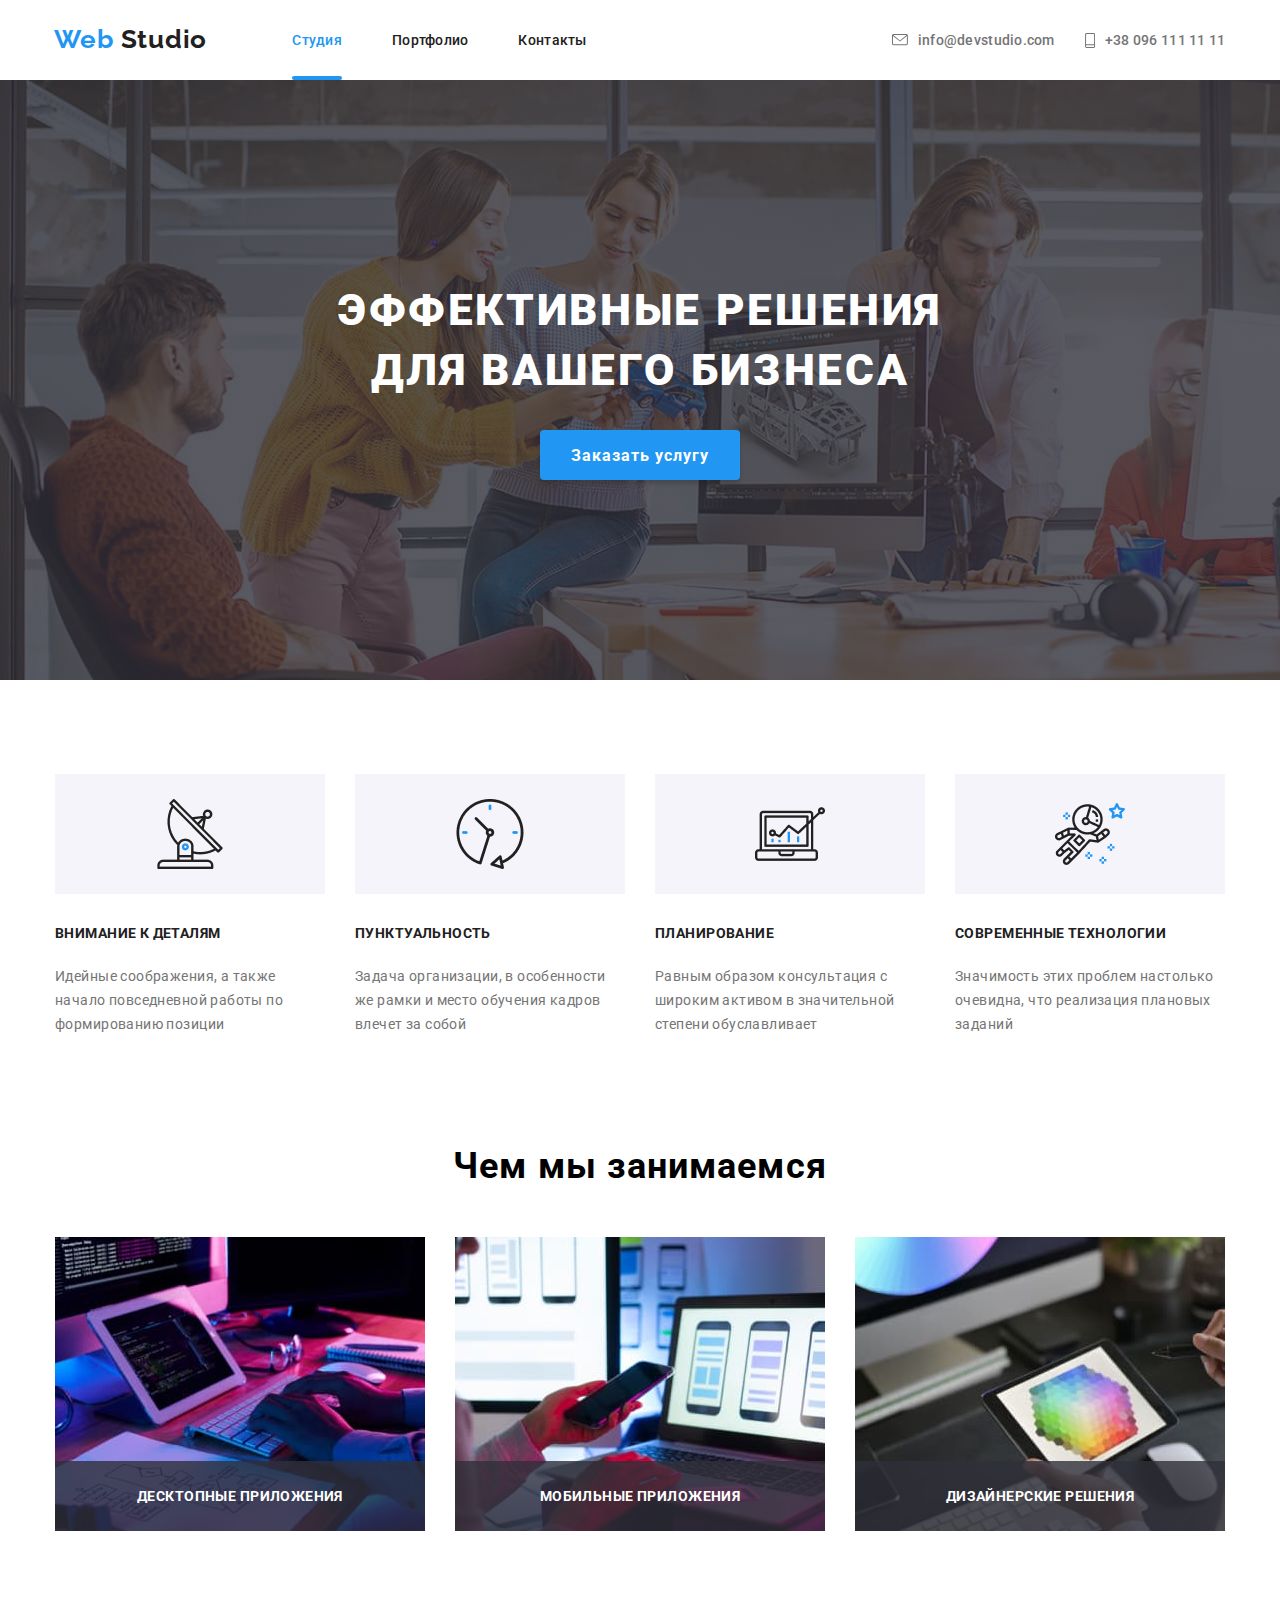
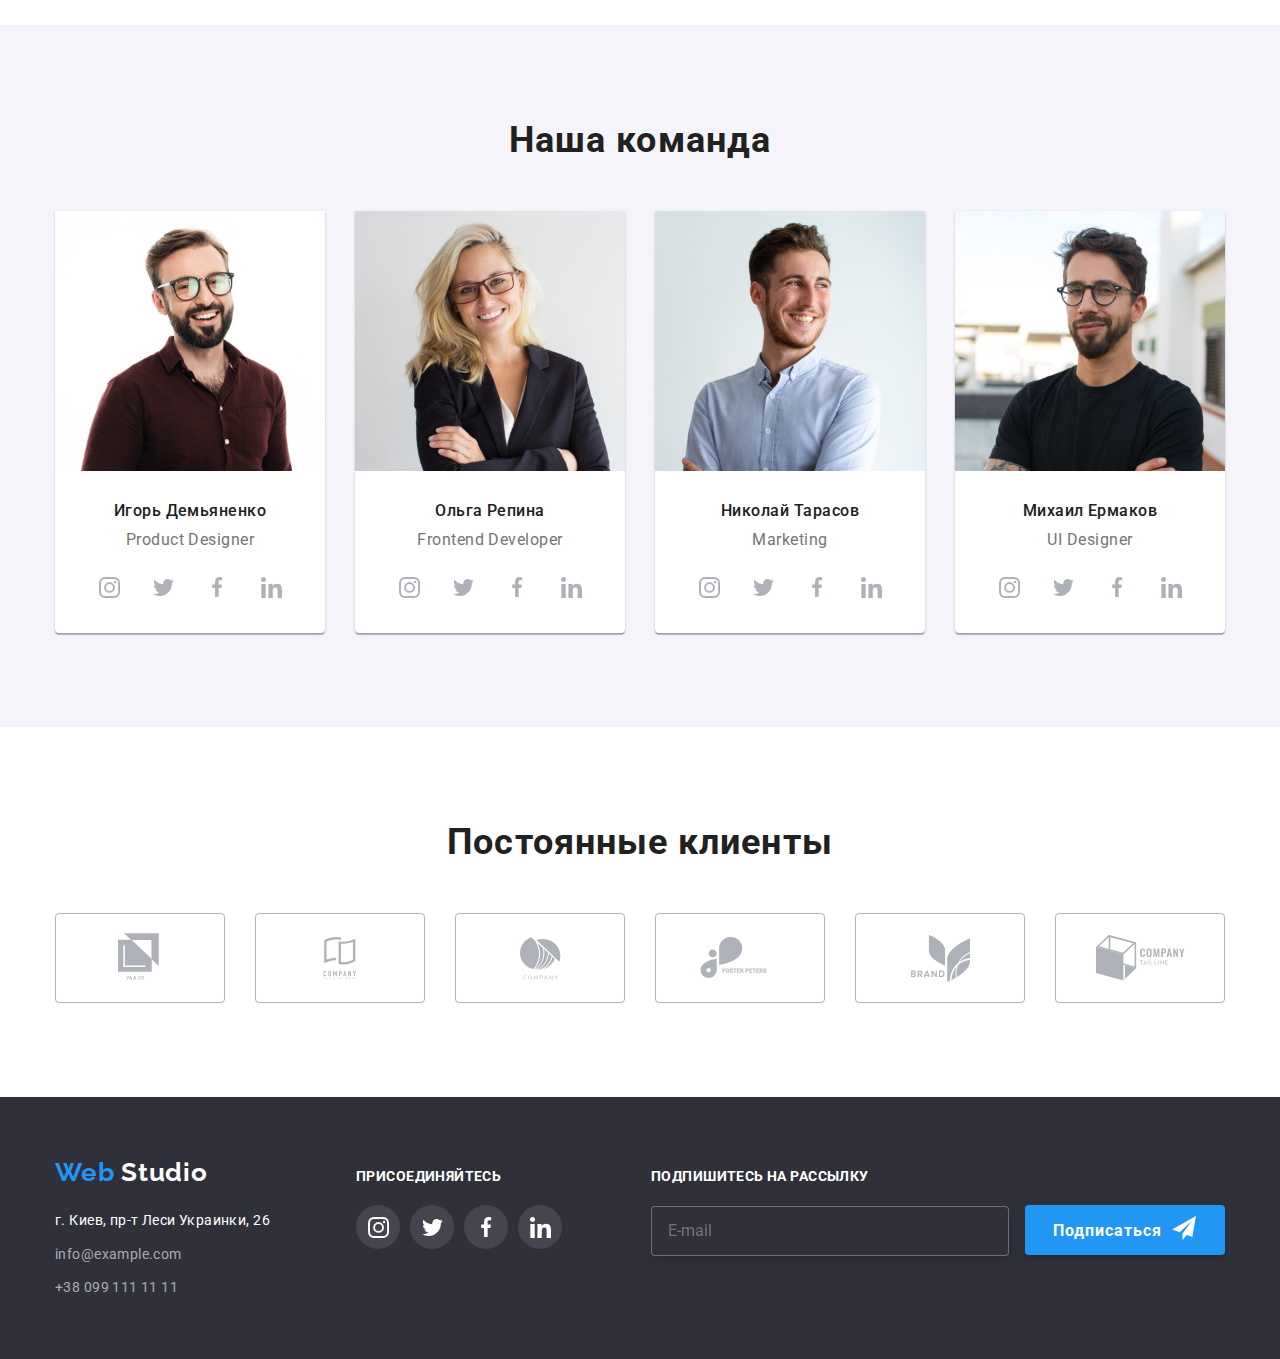
==== index.html @ 546db65d "cloned repository hw-07" ====
<!DOCTYPE html>
<html lang="en">
<head>
    <meta charset="UTF-8">
    <meta name="viewport" content="width=device-width, initial-scale=1.0">
    <title>Web Studio</title>
    <link href="https://fonts.googleapis.com/css2?family=Raleway&family=Roboto:wght@400;500;700;900&display=swap" rel="stylesheet">
    <link rel="stylesheet" href="./css/main.min.css">
</head>
<body class="page">
    <div class="container">
        <header class="header-container container">    
            <!--Navbar-->
            <div class="container">
                <nav class="nav-container">
                    <a class="logo header link" href="./">
                    <span class="site-logo main">
                        <span class="logo-part1">Web </span><span class="logo-part2">Studio</span>
                    </span> 
                    </a>
                    <!--main navigation-->
                    <ul class="site-nav list">
                        <li class="item">
                            <a class="link current" href="./index.html">Студия</a>
                        </li>
                        <li class="item">
                            <a class="link" href="./portfolio.html">Портфолио</a>
                        </li>
                        <li class="item">
                            <a class="link" href="#">Контакты</a>
                        </li>
                    </ul>
                    <!--contacts links-->
                    <ul class="site-contacts list">
                        <li class="item">
                            <svg class="button-icon mail" width="16" height="12">
                                <use href="./images/sprite.svg#icon-mail"></use>
                            </svg>
                            <a class="link" href="mailto:info@devstudio.com">info@devstudio.com</a>
                        </li>
                        <li class="item">
                            <svg class="button-icon tel" width="10" height="15">
                                <use href="./images/sprite.svg#icon-tel"></use>
                            </svg>
                            <a class="link" href="tel:+380961111111">+38 096 111 11 11</a>
                        </li>
                    </ul>
                </nav>
            </div>
        </header>
    </div>
    <main>
         <!--Hero!-->
         <div class="hero">
            <section class="hero-container">
                <div class="hero-section">
                    <H1 class="hero-title">Эффективные решения для вашего бизнеса</H1>
                    <button class="button hero" data-modal-open>Заказать услугу</button>
                </div>             
            </section>
         </div>
        <!--Advantages-->
        <div class="container">
            <section class="advantages-container container">
                <div class="advantages-section">
                    <h2 class="advantages-title" hidden>Наши преимущества</h2>
                    <ul class="advantages-list list">
                        <li class="advantages-item icon-antenna">
                            <h3 class="advantages-subtitle">Внимание к деталям</h3>
                            <p class="advantages-text">Идейные соображения, а также начало повседневной работы по формированию позиции</p>                
                        </li>
                        <li class="advantages-item icon-clock">
                            <h3 class="advantages-subtitle">Пунктуальность</h3>
                            <p class="advantages-text">Задача организации, в особенности же рамки и место обучения кадров влечет за собой</p>
                        </li>
                        <li class="advantages-item icon-diagram">
                            <h3 class="advantages-subtitle">Планирование</h3>
                            <p class="advantages-text">Равным образом консультация с широким активом в значительной степени обуславливает</p>
                        </li>
                        <li class="advantages-item icon-astro">
                            <h3 class="advantages-subtitle">Современные технологии</h3>
                            <p class="advantages-text">Значимость этих проблем настолько очевидна, что реализация плановых заданий</p>
                        </li>
                    </ul>
                </div>
            </section>
        </div>
        <!--What we are doing-->
        <div class="container">
            <section class="projects-container container">
                <div class="projects-section">
                    <h2 class="section-title">Чем мы занимаемся</h2>
                    <ul class="projects-list list">
                        <li class="project-item">
                            <div class="project-thumb">
                                <img class="project-image" src="./images/apps-on-desktop.jpg" alt="Desktop application running on laptop"
                                width="370"
                                height="294">
                                <div class="overlink">
                                    <a class="project-link link" href="#">Десктопные приложения</a>
                                </div>
                            </div>
                        </li>
                        <li class="project-item">
                            <div class="project-thumb">
                                <img class="project-image" src="./images/apps-on-mobile.jpg" alt="Desktop application running on laptop"
                                width="370"
                                height="294">
                                <div class="overlink">
                                    <a class="project-link link" href="#">Мобильные приложения</a>
                                </div>
                            </div>
                        </li>
                        <li class="project-item">
                            <div class="project-thumb">
                                <img class="project-image" src="./images/apps-design.jpg" alt="Desktop application running on laptop"
                                width="370"
                                height="294">
                                <div class="overlink">
                                    <a class="project-link link" href="#">Дизайнерские решения</a>
                                </div>
                            </div>
                        </li>
                    </ul>
                </div>
            </section>
        </div>
        <!--Our Team-->
        <div class="team">
            <section class="team-container">
                <div class="team-section">
                    <h2 class="section-title">Наша команда</h2>
                    <ul class="team-list list">
                        <li class="team-item">
                            <img class="team-member-photo" src="./images/team-idemyanenko.jpg" alt="Игорь Демьяненко"
                            width="270"
                            height="260">
                            <h3 class="team-member-title">Игорь Демьяненко</h3>
                            <p class="team-department">Product Designer</p>
                            <ul class="social-list join list">
                                <li class="social-list-item">
                                    <a class="social-link-person link" href="#" aria-label="Link to Instagram">
                                        <svg class="social-icon-person" width="21" height="21">
                                            <use href="./images/sprite.svg#icon-instagram"></use>
                                        </svg>
                                    </a>
                                </li>
                                <li class="social-list-item">
                                    <a class="social-link-person link" href="#" aria-label="Link to Twiiter">
                                        <svg class="social-icon-person" width="25" height="21">
                                            <use href="./images/sprite.svg#icon-twitter"></use>
                                        </svg>
                                    </a>
                                </li>
                                <li class="social-list-item">
                                    <a class="social-link-person link" href="#" aria-label="Link to Facebook">
                                        <svg class="social-icon-person" width="22" height="20">
                                            <use href="./images/sprite.svg#icon-facebook"></use>
                                        </svg>
                                    </a>
                                </li>
                                <li class="social-list-item">
                                    <a class="social-link-person link" href="#" aria-label="Link to Linkedin">
                                        <svg class="social-icon-person" width="21" height="21">
                                            <use href="./images/sprite.svg#icon-linkedin"></use>
                                        </svg>
                                    </a>                  
                                </li>
                            </ul>
                        <li class="team-item">
                            <img class="team-member-photo" src="./images/team-orepina.jpg" alt="Ольга Репина"
                            width="270"
                            height="260">
                            <h3 class="team-member-title">Ольга Репина</h3>
                            <p class="team-department">Frontend Developer</p>
                            <ul class="social-list list">
                                <li class="social-list-item">
                                    <a class="social-link-person link " href="#" aria-label="Link to Instagram">
                                        <svg class="social-icon-person" width="21" height="21">
                                            <use href="./images/sprite.svg#icon-instagram"></use>
                                        </svg>
                                    </a>
                                </li>
                                <li class="social-list-item">
                                    <a class="social-link-person link" href="#" aria-label="Link to Twiiter">
                                        <svg class="social-icon-person" width="25" height="21">
                                            <use href="./images/sprite.svg#icon-twitter"></use>
                                        </svg>
                                    </a>
                                </li>
                                <li class="social-list-item">
                                    <a class="social-link-person link" href="#" aria-label="Link to Facebook">
                                        <svg class="social-icon-person" width="22" height="20">
                                            <use href="./images/sprite.svg#icon-facebook"></use>
                                        </svg>
                                    </a>
                                </li>
                                <li class="social-list-item">
                                    <a class="social-link-person link" href="#" aria-label="Link to Linkedin">
                                        <svg class="social-icon-person" width="21" height="21">
                                            <use href="./images/sprite.svg#icon-linkedin"></use>
                                        </svg>
                                    </a>                  
                                </li>
                            </ul>
                        </li>
                        <li class="team-item">
                            <img class="team-member-photo" src="./images/team-ntarasov.jpg" alt="Николай Тарасов"
                            width="270"
                            height="260">
                            <h3 class="team-member-title">Николай Тарасов</h3>
                            <p class="team-department">Marketing</p>
                            <ul class="social-list join list">
                                <li class="social-list-item">
                                    <a class="social-link-person link" href="#" aria-label="Link to Instagram">
                                        <svg class="social-icon-person" width="21" height="21">
                                            <use href="./images/sprite.svg#icon-instagram"></use>
                                        </svg>
                                    </a>
                                </li>
                                <li class="social-list-item">
                                    <a class="social-link-person link" href="#" aria-label="Link to Twiiter">
                                        <svg class="social-icon-person" width="25" height="21">
                                            <use href="./images/sprite.svg#icon-twitter"></use>
                                        </svg>
                                    </a>
                                </li>
                                <li class="social-list-item">
                                    <a class="social-link-person link" href="#" aria-label="Link to Facebook">
                                        <svg class="social-icon-person" width="22" height="20">
                                            <use href="./images/sprite.svg#icon-facebook"></use>
                                        </svg>
                                    </a>
                                </li>
                                <li class="social-list-item">
                                    <a class="social-link-person link" href="#" aria-label="Link to Linkedin">
                                        <svg class="social-icon-person" width="21" height="21">
                                            <use href="./images/sprite.svg#icon-linkedin"></use>
                                        </svg>
                                    </a>                  
                                </li>
                            </ul>
                        </li>
                        <li class="team-item">
                            <img class="team-member-photo" src="./images/team-mermakov.jpg" alt="Михаил Ермаков"
                            width="270"
                            height="260">
                            <h3 class="team-member-title">Михаил Ермаков</h3>
                            <p class="team-department">UI Designer</p>
                            <ul class="social-list join list">
                                <li class="social-list-item">
                                    <a class="social-link-person link" href="#" aria-label="Link to Instagram">
                                        <svg class="social-icon-person" width="21" height="21">
                                            <use href="./images/sprite.svg#icon-instagram"></use>
                                        </svg>
                                    </a>
                                </li>
                                <li class="social-list-item">
                                    <a class="social-link-person link" href="#" aria-label="Link to Twiiter">
                                        <svg class="social-icon-person" width="25" height="21">
                                            <use href="./images/sprite.svg#icon-twitter"></use>
                                        </svg>
                                    </a>
                                </li>
                                <li class="social-list-item">
                                    <a class="social-link-person link" href="#" aria-label="Link to Facebook">
                                        <svg class="social-icon-person" width="22" height="20">
                                            <use href="./images/sprite.svg#icon-facebook"></use>
                                        </svg>
                                    </a>
                                </li>
                                <li class="social-list-item">
                                    <a class="social-link-person link" href="#" aria-label="Link to Linkedin">
                                        <svg class="social-icon-person" width="21" height="21">
                                            <use href="./images/sprite.svg#icon-linkedin"></use>
                                        </svg>
                                    </a>                  
                                </li>
                            </ul>
                        </li>
                    </ul>
                </div>
            </section>
        </div>
        <!--Сonstant clients-->
        <div class="container">
            <section class="clients-container container">
                <div class="clients">
                    <h2 class="section-title">Постоянные клиенты</h2>
                <ul class="company-list list">
                    <li class="company-item">
                        <a class="link link-logo" href="#" aria-label="Link to Company1">
                            <svg class="company-logo logo1" width="45" height="50">
                                <use href="./images/sprite.svg#icon-logo-1"></use>
                            </svg>
                        </a>
                    </li>
                    <li class="company-item">
                        <a class="link link-logo" href="#" aria-label="Link to Company1">
                            <svg class="company-logo logo2" width="40" height="42">
                                <use href="./images/sprite.svg#icon-logo-2"></use>
                            </svg>
                        </a>
                    </li>
                    <li class="company-item">
                        <a class="link link-logo" href="#" aria-label="Link to Company1">
                            <svg class="company-logo logo3" width="41" height="43">
                                <use href="./images/sprite.svg#icon-logo-3"></use>
                            </svg>
                        </a>
                    </li>
                    <li class="company-item">
                        <a class="link link-logo" href="#" aria-label="Link to Company1">
                            <svg class="company-logo logo4" width="80" height="42">
                                <use href="./images/sprite.svg#icon-logo-4"></use>
                            </svg>
                        </a>
                    </li>
                    <li class="company-item">
                        <a class="link link-logo" href="#" aria-label="Link to Company1">
                            <svg class="company-logo logo5" width="59" height="47">
                                <use href="./images/sprite.svg#icon-logo-5"></use>
                            </svg>
                        </a>
                    </li>
                    <li class="company-item">
                        <a class="link link-logo" href="#" aria-label="Link to Company1">
                            <svg class="company-logo logo6" width="89" height="46">
                                <use href="./images/sprite.svg#icon-logo-6"></use>
                            </svg>
                        </a>
                    </li>
                </ul>
                </div>
            </section>
        </div>
    </main>
    <!--Footer-->
    <div class="footer">
        <footer class="footer-container">
            <!--Address-->
            <div class="section-footer">
                <section class="section-address">
                    <a class="logo footer link" href="./">
                        <span class="site-logo secondary">
                            <span class="logo-part1">Web </span><span class="logo-part2">Studio</span>
                        </span> 
                    </a>
                    <address class="contacts">
                        <p class="address-text">г. Киев, пр-т Леси Украинки, 26</p>
                        <a class="link mail" href="mailto:info@example.com">info@example.com</a><br>
                        <a class="link call" href="tel:+380991111111">+38 099 111 11 11</a>
                    </address>
                </section>
                <!--Join!-->
                <section class="section-join">
                    <p class="join-text">Присоединяйтесь</p>
                    <ul class="social-list list">
                        <li class="social-list-item">
                            <a class="social-link-footer link" href="#" aria-label="Link to Instagram">
                                <svg class="social-icon" width="21" height="21">
                                    <use href="./images/sprite.svg#icon-instagram"></use>
                                </svg>
                            </a>
                        </li>
                        <li class="social-list-item">
                            <a class="social-link-footer link" href="#" aria-label="Link to Twiiter">
                                <svg class="social-icon" width="25" height="21">
                                    <use href="./images/sprite.svg#icon-twitter"></use>
                                </svg>
                            </a>
                        </li>
                        <li class="social-list-item">
                            <a class="social-link-footer link" href="#" aria-label="Link to Facebook">
                                <svg class="social-icon" width="22" height="20">
                                    <use href="./images/sprite.svg#icon-facebook"></use>
                                </svg>
                            </a>
                        </li>
                        <li class="social-list-item">
                            <a class="social-link-footer link" href="#" aria-label="Link to Linkedin">
                                <svg class="social-icon" width="21" height="21">
                                    <use href="./images/sprite.svg#icon-linkedin"></use>
                                </svg>
                            </a>                  
                        </li>
                    </ul>
                </section>
                 <!--Subscribe!-->
                <section class="section-subscribe">
                    <form action="#" method="POST">
                        <p class="join-text">Подпишитесь на рассылку</p>
                        <input class="input-mail" type="email" name="email" id="email" placeholder="E-mail" autocomplete="off">
                        <button class="button subscribe" type="submit">Подписаться</button>
                    </form>
                </section>
            </div>
        </footer>
    </div>
    <!--Modal block-->
   <div class="backdrop is-hidden" data-modal>
       <div class="modal">
           <div>
            <button class="btn-close" data-modal-close>
                <svg  width="30" height="30" viewBox="0 0 30 30" fill="none" xmlns="http://www.w3.org/2000/svg">
                    <circle cx="15" cy="15" r="15"/>
                    <circle cx="15" cy="15" r="14.5" stroke="black" stroke-opacity="0.1"/>
                    <path class="icon-close" d="M21 10.1079L19.8921 9L15.5 13.3921L11.1079 9L10 10.1079L14.3921 14.5L10 18.8921L11.1079 20L15.5 15.6079L19.8921 20L21 18.8921L16.6079 14.5L21 10.1079Z" fill="black"/>
                </svg>
           </div>
           <h2 class="form-title">Оставьте свои данные, мы вам перезвоним</h2>
            <form action="#" method="POST">
                <div class="input-field name">
                    <label class="label" for="name">Имя</label>
                    <input class="input" type="text" name="name" id="name" autocomplete="off" autofocus>
                    <span class="input-icon">
                        <svg width="12" height="12" viewBox="0 0 12 12" fill="none" xmlns="http://www.w3.org/2000/svg">
                            <path class="field-icon" d="M6 6C7.6575 6 9 4.6575 9 3C9 1.3425 7.6575 0 6 0C4.3425 0 3 1.3425 3 3C3 4.6575 4.3425 6 6 6ZM6 7.5C3.9975 7.5 0 8.505 0 10.5V11.25C0 11.6625 0.3375 12 0.75 12H11.25C11.6625 12 12 11.6625 12 11.25V10.5C12 8.505 8.0025 7.5 6 7.5Z" fill="#212121"/>
                        </svg>
                    </span> 
                </div>
                <div class="input-field">
                    <label class="label" for="tel">Телефон</label>
                    <input class="input" type="tel" name="tel" id="tel" autocomplete="off">
                    <span class="input-icon">
                        <svg  width="14" height="14" viewBox="0 0 14 14" fill="none" xmlns="http://www.w3.org/2000/svg">
                            <path class="field-icon" d="M11.996 9.12256L10.1579 8.91269C9.71641 8.86203 9.2822 9.01401 8.97102 9.32519L7.63945 10.6568C5.59144 9.61466 3.91251 7.94296 2.87041 5.8877L4.20922 4.54888C4.5204 4.2377 4.67237 3.80349 4.62171 3.36205L4.41185 1.53836C4.325 0.807445 3.70988 0.257446 2.97173 0.257446H1.71976C0.902004 0.257446 0.221746 0.937708 0.272403 1.75547C0.655953 7.93572 5.59868 12.8712 11.7717 13.2548C12.5894 13.3054 13.2697 12.6252 13.2697 11.8074V10.5555C13.2769 9.82453 12.7269 9.2094 11.996 9.12256Z" fill="#212121"/>
                        </svg> 
                    </span>
                </div>
                <div class="input-field">
                    <label class="label" for="email">Почта</label>
                    <input class="input" type="email" name="email" id="email" autocomplete="off">
                    <span class="input-icon">
                        <svg width="16" height="12" viewBox="0 0 16 12" fill="none" xmlns="http://www.w3.org/2000/svg">
                            <path class="field-icon" d="M14 0H2C1.175 0 0.5075 0.675 0.5075 1.5L0.5 10.5C0.5 11.325 1.175 12 2 12H14C14.825 12 15.5 11.325 15.5 10.5V1.5C15.5 0.675 14.825 0 14 0ZM13.7 3.1875L8.3975 6.5025C8.1575 6.6525 7.8425 6.6525 7.6025 6.5025L2.3 3.1875C2.1125 3.0675 2 2.865 2 2.6475C2 2.145 2.5475 1.845 2.975 2.1075L8 5.25L13.025 2.1075C13.4525 1.845 14 2.145 14 2.6475C14 2.865 13.8875 3.0675 13.7 3.1875Z" fill="#212121"/>
                        </svg>
                    </span>
                </div>
                <div class="input-field">
                    <label class="label" for="comments">Комментарий</label>
                    <textarea class="input textarea" 
                        name="comments"
                        id="comments" 
                        cols="30" 
                        rows="5"
                        placeholder="Введите текст"></textarea>
                <div class="input-checkbox"> 
                    <label class="label">Соглашаюсь с рассылкой и принимаю 
                        <input class="checkbox" class="input" type="checkbox" name="checkbox" id="checkbox">
                        <span class="check-icon">
                            <svg class="cheked-icon" width="13" height="10" viewBox="0 0 13 10" fill="none" xmlns="http://www.w3.org/2000/svg">
                                <path d="M1.95703 4.75166L1.88825 4.68604L1.81923 4.75141L0.93123 5.59258L0.854858 5.66492L0.930974 5.73753L4.42671 9.07236L4.49574 9.1382L4.56476 9.07236L12.069 1.91352L12.1449 1.84116L12.069 1.76881L11.1873 0.927644L11.1183 0.861826L11.0493 0.927611L4.49577 7.17353L1.95703 4.75166Z" fill="white" stroke="white" stroke-width="0.2"/>
                            </svg> 
                        </span>
                        <span>
                        <a class="agreement-link" href="#">Условия договора</a>
                        </span>
                    </label>               
                </div>
                <button class="button form" type="submit">Отправить</button>
            </form>
       </div>
   </div>
   <!--Scrip from Repeta, to send submitted form via button type="submit" to nowhere:)-->
   <script>
       (() => {
        document
        .querySelector('.js-speaker-form')
        .addEventListener('submit', e => {
            e.preventDefault();

            new FormData(e.currentTarget).forEach((value, name) =>
            console.log(`${name}: ${value}`),
            );
        });
        })();
   </script>
   <!--Script for opening modal window via button placed at "Hero"-->
   <script src="./js/modal.js"></script>
</body>
</html>
---- css/main.min.css ----
/*! modern-normalize v1.0.0 | MIT License | https://github.com/sindresorhus/modern-normalize */*,::after,::before{-webkit-box-sizing:border-box;box-sizing:border-box}:root{-moz-tab-size:4;-o-tab-size:4;tab-size:4}html{line-height:1.15;-webkit-text-size-adjust:100%}body{margin:0}body{font-family:system-ui,-apple-system,'Segoe UI',Roboto,Helvetica,Arial,sans-serif,'Apple Color Emoji','Segoe UI Emoji'}hr{height:0;color:inherit}abbr[title]{-webkit-text-decoration:underline dotted;text-decoration:underline dotted}b,strong{font-weight:bolder}code,kbd,pre,samp{font-family:ui-monospace,SFMono-Regular,Consolas,'Liberation Mono',Menlo,monospace;font-size:1em}small{font-size:80%}sub,sup{font-size:75%;line-height:0;position:relative;vertical-align:baseline}sub{bottom:-.25em}sup{top:-.5em}table{text-indent:0;border-color:inherit}button,input,optgroup,select,textarea{font-family:inherit;font-size:100%;line-height:1.15;margin:0}button,select{text-transform:none}[type=button],[type=reset],[type=submit],button{-webkit-appearance:button}::-moz-focus-inner{border-style:none;padding:0}:-moz-focusring{outline:1px dotted ButtonText}:-moz-ui-invalid{box-shadow:none}legend{padding:0}progress{vertical-align:baseline}::-webkit-inner-spin-button,::-webkit-outer-spin-button{height:auto}[type=search]{-webkit-appearance:textfield;outline-offset:-2px}::-webkit-search-decoration{-webkit-appearance:none}::-webkit-file-upload-button{-webkit-appearance:button;font:inherit}summary{display:list-item}.page{background-color:#fff;font-family:'Roboto', sans-serif}h1,h2,h3,h4,h5,h6{margin-top:0;margin-bottom:0}.list{list-style:none;padding:0;margin:0}.link{text-decoration:none;-webkit-transition:color 250ms cubic-bezier(0.4, 0, 0.2, 1);transition:color 250ms cubic-bezier(0.4, 0, 0.2, 1)}.container{background-color:#fff}.container .header-container{max-width:1600px;padding-left:15px;padding-right:15px;margin-left:auto;margin-right:auto}.container.underline{border-bottom:1px solid #ECECEC}.nav-container{display:-webkit-box;display:-ms-flexbox;display:flex;-webkit-box-align:center;-ms-flex-align:center;align-items:center;-webkit-box-pack:center;-ms-flex-pack:center;justify-content:center}.nav-container .site-nav{display:-webkit-box;display:-ms-flexbox;display:flex;margin-left:85px}.site-nav .item+.item{margin-left:50px}.site-nav .link{position:relative;display:block;padding-top:32px;padding-bottom:32px;height:80px;color:#212121;font-weight:500;font-size:14px;line-height:1.15;letter-spacing:0.02em}.site-nav .link.current{color:#2196F3}.site-nav .link.current::after{position:absolute;bottom:0;left:0;width:100%;height:4px;content:"";background-color:#2196F3;border-radius:2px}.site-contacts{display:-webkit-inline-box;display:-ms-inline-flexbox;display:inline-flex;-webkit-box-align:center;-ms-flex-align:center;align-items:center;margin-left:305px}.site-contacts .item{display:-webkit-inline-box;display:-ms-inline-flexbox;display:inline-flex;-webkit-box-pack:center;-ms-flex-pack:center;justify-content:center;-webkit-box-align:center;-ms-flex-align:center;align-items:center}.site-contacts .item+.item{padding-left:30px}.site-contacts .link{color:#757575;font-weight:500;font-size:14px;line-height:1.5;letter-spacing:0.02em}.site-contacts .link+.link{padding-left:10px}.site-contacts .button-icon{fill:#757575;margin-right:10px;-webkit-transition:color 250ms cubic-bezier(0.4, 0, 0.2, 1);transition:color 250ms cubic-bezier(0.4, 0, 0.2, 1)}.site-contacts .item:hover .button-icon{fill:#2196F3}.site-contacts .item:hover .link,.site-contacts .item:focus .link{color:#2196F3}.site-nav .link:hover,.site-nav .link:focus,.site-contacts .link:hover,.site-contacts .link:focus{color:#2196F3}.site-logo{font-family:'Raleway', sans-serif;font-size:26px;font-weight:bold;line-height:1.2;letter-spacing:0.03em}.site-logo.main .logo-part1{color:#2196F3}.site-logo.main .logo-part2{color:#212121}.site-logo.secondary .logo-part1{color:#2196F3}.site-logo.secondary .logo-part2{color:#fff}.logo.footer.link{display:block;margin-bottom:20px}.button{display:inline-block;width:200px;height:50px;padding:10px 30px;border:1px solid transparent;-webkit-box-shadow:0px 4px 4px rgba(0,0,0,0.15);box-shadow:0px 4px 4px rgba(0,0,0,0.15);color:#fff;background-color:#2196F3;font-weight:700;font-size:16px;line-height:1.875;letter-spacing:0.06em;border-radius:4px}.footer{background-color:#2F303A}.footer .footer-container{max-width:1600px;padding-right:15px;padding-left:15px;margin-left:auto;margin-right:auto}.footer-container .section-footer{display:-webkit-box;display:-ms-flexbox;display:flex;max-width:1170px;margin-left:auto;margin-right:auto}.section-address{display:inline-block;width:231px;padding-top:60px;padding-bottom:60px}.section-address .link{display:block;font-size:14px;line-height:1.72;letter-spacing:0.03em;color:rgba(255,255,255,0.6)}.contacts .link{display:inline-block;font-style:normal}.contacts .mail{margin-bottom:9px}.address-text{margin-top:0;margin-bottom:9px;color:#fff;font-style:normal;font-size:14px;line-height:1.72;letter-spacing:0.03em}.section-join{display:inline-block;width:206px;padding-top:72px;padding-bottom:100px;margin-left:70px}.join-text{margin-top:0;margin-bottom:20px;padding:0;color:#fff;font-weight:bold;font-size:14px;line-height:1.14;letter-spacing:0.03em;text-transform:uppercase}.social-list{display:-webkit-box;display:-ms-flexbox;display:flex;-webkit-box-pack:center;-ms-flex-pack:center;justify-content:center}.social-link-footer{display:-webkit-box;display:-ms-flexbox;display:flex;-webkit-box-pack:center;-ms-flex-pack:center;justify-content:center;-webkit-box-align:center;-ms-flex-align:center;align-items:center;width:44px;height:44px;border:1px transparent;border-radius:22px;font-weight:500}.social-icon{fill:#fff}.social-link-footer{background-color:rgba(255,255,255,0.1)}.social-link-footer:hover{background-color:#2196F3}.section-subscribe{display:inline-block;max-width:575px;height:86px;padding-top:72px;padding-bottom:94px;margin-left:auto}.input-mail{width:358px;height:50px;padding:15px 16px;border:1px solid rgba(255,255,255,0.3);border-radius:4px;-webkit-filter:drop-shadow(0px 4px 4px rgba(0,0,0,0.15));filter:drop-shadow(0px 4px 4px rgba(0,0,0,0.15));color:#fff;background-color:#2F303A}.button.subscribe{display:-webkit-inline-box;display:-ms-inline-flexbox;display:inline-flex;margin-left:12px;padding:10px 27px}.button.subscribe::after{display:inline-block;content:"";width:24px;height:24px;margin-left:10px;background:url(../images/icon-send.svg);background-position:center;background-size:cover;background-repeat:no-repeat}.hero{background:rgba(47,48,58,0.8)}.hero-container{max-width:1600px;height:600px;margin-left:auto;margin-right:auto;background-image:-webkit-gradient(linear, left top, right top, from(rgba(47,48,58,0.8)), to(rgba(47,48,58,0.8))),url(../images/hero-opt.jpg);background-image:linear-gradient(to right, rgba(47,48,58,0.8), rgba(47,48,58,0.8)),url(../images/hero-opt.jpg)}.hero-container .hero-section{padding-top:200px;padding-bottom:200px;padding-right:15px;padding-left:15px;text-align:center}.hero-container .hero-title{width:696px;margin-left:auto;margin-right:auto;margin-bottom:30px;color:#fff;font-weight:900;font-size:44px;line-height:1.364;letter-spacing:0.06em;text-transform:uppercase}.hero-container .button{display:inline-block;width:200px;height:50px;padding:10px 30px;border:1px solid transparent;-webkit-box-shadow:0px 4px 4px rgba(0,0,0,0.15);box-shadow:0px 4px 4px rgba(0,0,0,0.15);color:#fff;background-color:#2196F3;font-weight:700;font-size:16px;line-height:1.875;letter-spacing:0.06em;border-radius:4px}.advantages-container{max-width:1600px;margin-left:auto;margin-right:auto}.advantages-container .advantages-section{padding-top:94px;padding-left:15px;padding-right:15px;margin-left:auto;margin-right:auto}.advantages-section .advantages-list{display:-webkit-box;display:-ms-flexbox;display:flex;-webkit-box-pack:center;-ms-flex-pack:center;justify-content:center}.advantages-list .advantages-item{width:270px;-webkit-box-align:center;-ms-flex-align:center;align-items:center}.advantages-list .advantages-item+.advantages-item{margin-left:30px}.advantages-item::before{display:block;height:120px;margin-bottom:30px;content:'';background-color:#F5F4FA;background-repeat:no-repeat;background-position:center}.advantages-item .advantages-subtitle{display:inline-block;width:270px;margin-bottom:10px;color:#212121;font-weight:bold;font-size:14px;line-height:1.142;letter-spacing:0.03em;text-transform:uppercase}.advantages-item .advantages-text{width:270px;color:#757575;font-size:14px;line-height:1.714;letter-spacing:0.03em}.advantages-item.icon-antenna::before{background-image:url(../images/advan-antenna1.png)}.advantages-item.icon-clock::before{background-image:url(../images/advan-clock1.png)}.advantages-item.icon-diagram::before{background-image:url(../images/advan-diagram1.png)}.advantages-item.icon-astro::before{background-image:url(../images/advan-astronaut1.png)}.projects-container{max-width:1600px;margin-left:auto;margin-right:auto}.projects-container .projects-section{padding-top:94px;padding-bottom:94px;padding-left:15px;padding-right:15px;margin-left:auto;margin-right:auto}.projects-section .section-title{margin-top:0;margin-bottom:50px;color:var(--text-color-main);font-weight:bold;font-size:36px;line-height:1.17;text-align:center;letter-spacing:0.03em}.projects-list{display:-webkit-box;display:-ms-flexbox;display:flex;-webkit-box-pack:center;-ms-flex-pack:center;justify-content:center}.projects-list .project-item{display:inline-block;width:370px;height:294px}.projects-list .project-item+.project-item{margin-left:30px}.project-item .project-thumb{position:relative}.project-thumb .project-image{display:block}.project-thumb .overlink{position:absolute;bottom:0}.overlink .project-link{display:inline-block;min-width:370px;height:70px;padding:27px 82px;color:#fff;background-color:rgba(47,48,58,0.8);font-weight:bold;font-size:14px;line-height:1.143;letter-spacing:0.03em;text-transform:uppercase;text-align:center}.team{background-color:#F5F4FA}.team .team-container{max-width:1600px;margin-left:auto;margin-right:auto}.team-container .team-section{padding-top:94px;padding-bottom:94px;padding-left:15px;padding-right:15px}.team-section .section-title{margin-top:0;margin-bottom:50px;color:#212121;font-weight:bold;font-size:36px;line-height:1.17;text-align:center;letter-spacing:0.03em}.team-section .team-list{display:-webkit-box;display:-ms-flexbox;display:flex;-webkit-box-pack:center;-ms-flex-pack:center;justify-content:center}.team-list .team-item{padding-bottom:24px;text-align:center;background-color:#fff;border-radius:0px 0px 4px 4px;-webkit-box-shadow:0px 1px 3px rgba(0,0,0,0.12),0px 1px 1px rgba(0,0,0,0.14),0px 2px 1px rgba(0,0,0,0.2);box-shadow:0px 1px 3px rgba(0,0,0,0.12),0px 1px 1px rgba(0,0,0,0.14),0px 2px 1px rgba(0,0,0,0.2)}.team-list .team-item+.team-item{margin-left:30px}.team-item .team-member-photo{display:block;margin-bottom:30px}.team-item .team-member-title{margin-bottom:10px;color:#212121;font-weight:500;font-size:16px;line-height:1.188;letter-spacing:0.03em}.team-item .team-department{margin-top:0;margin-bottom:16px;color:#757575;font-weight:normal;font-size:16px;line-height:1.188;letter-spacing:0.03em}.team-item .social-list{display:-webkit-box;display:-ms-flexbox;display:flex;-webkit-box-pack:center;-ms-flex-pack:center;justify-content:center}.social-list .social-link-person{display:-webkit-box;display:-ms-flexbox;display:flex;-webkit-box-pack:center;-ms-flex-pack:center;justify-content:center;-webkit-box-align:center;-ms-flex-align:center;align-items:center;width:44px;height:44px;border:1px transparent;border-radius:22px;font-weight:500;color:var(--link-color-inactive)}.social-list-item+.social-list-item{margin-left:10px}.social-link-person .social-icon-person{-webkit-box-sizing:content-box;box-sizing:content-box;padding:4px 4px;fill:#AFB1B8}.social-link-person:hover,.social-link-person:focus{background-color:#2196F3}.social-link-person:hover .social-icon-person,.social-link-person:focus .social-icon-person{fill:#fff}.clients-container{max-width:1600px;margin-left:auto;margin-right:auto}.clients-container .clients{padding-top:94px;padding-bottom:94px;padding-left:15px;padding-right:15px;margin-left:auto;margin-right:auto}.clients .section-title{margin-top:0;margin-bottom:50px;color:#212121;font-weight:bold;font-size:36px;line-height:1.17;text-align:center;letter-spacing:0.03em}.clients .company-list{display:-webkit-box;display:-ms-flexbox;display:flex;-webkit-box-pack:center;-ms-flex-pack:center;justify-content:center}.company-list .company-item{display:-webkit-box;display:-ms-flexbox;display:flex;-webkit-box-pack:center;-ms-flex-pack:center;justify-content:center;width:170px;height:90px;border:1px solid #AFB1B8;border-radius:4px}.company-list .company-item+.company-item{margin-left:30px}.company-item .link-logo{display:-webkit-box;display:-ms-flexbox;display:flex;-webkit-box-align:center;-ms-flex-align:center;align-items:center}.company-item:hover,.company-item:focus{border-color:#2196F3}.company-item:hover .company-logo,.company-item:focus .company-logo{fill:#2196F3}.link-logo .company-logo{-webkit-box-sizing:content-box;box-sizing:content-box;fill:#AFB1B8}.backdrop.is-hidden{opacity:0;pointer-events:none}.backdrop{position:fixed;top:0;left:0;width:100%;height:100%;background-color:rgba(0,0,0,0.2)}.backdrop .modal{position:absolute;top:50%;left:50%;-webkit-transform:translate(-50%, -50%);transform:translate(-50%, -50%);width:528px;height:581px;padding:40px;background-color:#fff;-webkit-box-shadow:0px 1px 3px rgba(0,0,0,0.12),0px 1px 1px rgba(0,0,0,0.14),0px 2px 1px rgba(0,0,0,0.2);box-shadow:0px 1px 3px rgba(0,0,0,0.12),0px 1px 1px rgba(0,0,0,0.14),0px 2px 1px rgba(0,0,0,0.2);border-radius:4px}.modal .btn-close{position:absolute;top:8px;right:8px;border:0;padding:0;background-color:#fff;-webkit-transition:fill 250ms cubic-bezier(0.4, 0, 0.2, 1);transition:fill 250ms cubic-bezier(0.4, 0, 0.2, 1)}.modal .form-title{width:448px;margin-bottom:12px;font-weight:bold;font-size:20px;line-height:1.15;text-align:center;letter-spacing:0.03em;color:#212121}.btn-close:hover .icon-close,.btn-close:focus .icon-close{fill:#2196F3}.input-field{position:relative;display:-webkit-box;display:-ms-flexbox;display:flex;-webkit-box-orient:vertical;-webkit-box-direction:normal;-ms-flex-direction:column;flex-direction:column;width:448px}.input-field .label{display:inline-block;margin-bottom:4px;color:#757575;font-weight:normal;font-size:12px;line-height:14px;letter-spacing:0.01em}.input-field .input{height:40px;padding-left:42px;scroll-padding-right:15px;margin-bottom:10px;border:1px solid rgba(33,33,33,0.2);-webkit-box-sizing:border-box;box-sizing:border-box;border-radius:4px;-webkit-transition-property:border;transition-property:border;-webkit-transition-duration:250ms;transition-duration:250ms;-webkit-transition-timing-function:cubic-bezier(0.4, 0, 0.2, 1);transition-timing-function:cubic-bezier(0.4, 0, 0.2, 1)}.input-field .input-icon{position:absolute;top:57%;left:15px;display:inline-block;-webkit-transform:translateY(-50%);transform:translateY(-50%);-webkit-transition:fill 250ms cubic-bezier(0.4, 0, 0.2, 1);transition:fill 250ms cubic-bezier(0.4, 0, 0.2, 1)}.input-field:hover .input,.input-field:focus .input{border:1px solid #2196F3}.input-field:hover .field-icon,.input-field:focus .field-icon{fill:#2196F3}.input-field .textarea{resize:none;width:448px;height:120px;padding:12px 16px;margin-bottom:25px}.textarea::-webkit-input-placeholder{font-weight:normal;font-size:12px;line-height:14px;letter-spacing:0.01em;color:rgba(117,117,117,0.5)}.textarea:-ms-input-placeholder{font-weight:normal;font-size:12px;line-height:14px;letter-spacing:0.01em;color:rgba(117,117,117,0.5)}.textarea::-ms-input-placeholder{font-weight:normal;font-size:12px;line-height:14px;letter-spacing:0.01em;color:rgba(117,117,117,0.5)}.textarea::placeholder{font-weight:normal;font-size:12px;line-height:14px;letter-spacing:0.01em;color:rgba(117,117,117,0.5)}.input-checkbox{display:-webkit-inline-box;display:-ms-inline-flexbox;display:inline-flex;-webkit-box-pack:center;-ms-flex-pack:center;justify-content:center;-webkit-box-align:center;-ms-flex-align:center;align-items:center;height:24px;margin-bottom:30px}.input-checkbox .label{position:relative;display:block;padding-left:24.4px;font-weight:normal;font-size:14px;line-height:2;letter-spacing:0.03em}.label .checkbox{-webkit-appearance:none;-moz-appearance:none;appearance:none}.label .check-icon{position:absolute;left:0;top:50%;-webkit-transform:translateY(-50%);transform:translateY(-50%);display:-webkit-box;display:-ms-flexbox;display:flex;-webkit-box-pack:center;-ms-flex-pack:center;justify-content:center;-webkit-box-align:center;-ms-flex-align:center;align-items:center;content:'';width:16px;height:15px;border:1.5px solid #212121;border-radius:2px}.label .agreement-link{color:#2196F3}.checkbox:checked+.check-icon{background-color:#2196F3;border-color:#2196F3}.check-icon .cheked-icon{display:block}.button.form{margin-left:auto;margin-right:auto}.portfolio-nav{max-width:1600px;padding-right:15px;padding-left:15px;margin-right:auto;margin-left:auto}.portfolio-nav .portfolio-nav-item+.portfolio-nav-item{margin-left:8px}.portfolio-sort{padding-top:94px;margin-right:auto;margin-left:auto}.portfolio-nav-list{display:-webkit-box;display:-ms-flexbox;display:flex;-webkit-box-pack:center;-ms-flex-pack:center;justify-content:center;padding-bottom:50px;text-align:center}.nav-button{display:inline-block;padding:5px 22px;border:1px solid transparent;border-radius:4px;color:#212121;background-color:#F5F4FA;font-weight:500;font-size:16px;line-height:1.625;text-align:center;letter-spacing:0.03em}.nav-button:hover,.nav-button:focus{background-color:#2196F3;color:#fff;-webkit-box-shadow:0px 3px 1px rgba(0,0,0,0.1),0px 1px 2px rgba(0,0,0,0.08),0px 2px 2px rgba(0,0,0,0.12);box-shadow:0px 3px 1px rgba(0,0,0,0.1),0px 1px 2px rgba(0,0,0,0.08),0px 2px 2px rgba(0,0,0,0.12)}.nav-button.current{color:#fff;background-color:#2196F3}.portfolio{display:-webkit-box;display:-ms-flexbox;display:flex;max-width:1600px;padding-right:15px;padding-left:15px;margin-right:auto;margin-left:auto}.portfolio .portfolio-container{padding-bottom:94px}.portfolio-list{display:-webkit-box;display:-ms-flexbox;display:flex;-ms-flex-wrap:wrap;flex-wrap:wrap;-webkit-box-pack:center;-ms-flex-pack:center;justify-content:center}.portfolio-item{display:-webkit-box;display:-ms-flexbox;display:flex;margin-bottom:30px;margin-bottom:30px;margin-right:30px;border:1px solid #eee}.portfolio-item .portfolio-item:nth-child(3n){margin-right:0}.portfolio-item .portfolio-item:nth-last-child(-n+3){margin-bottom:0}.portfolio-link .portfolio-title{min-width:322px;padding-right:24px;padding-left:24px;margin-top:20px;margin-bottom:4px;color:#212121;font-weight:bold;font-size:18px;line-height:2;letter-spacing:0.06em}.portfolio-link .portfolio-type{min-width:322px;padding-right:24px;padding-left:24px;margin-top:0;margin-bottom:20px;color:#757575;font-size:16px;line-height:1.875;letter-spacing:0.03em}.portfolio-link .portfolio-text{margin:0;color:#fff;font-size:18px;line-height:28px;letter-spacing:0.03em}.portfolio-link:hover,.portfolio-link:focus{-webkit-box-shadow:0px 1px 1px rgba(0,0,0,0.12),0px 4px 4px rgba(0,0,0,0.06),1px 4px 6px rgba(0,0,0,0.16);box-shadow:0px 1px 1px rgba(0,0,0,0.12),0px 4px 4px rgba(0,0,0,0.06),1px 4px 6px rgba(0,0,0,0.16)}.portfolio-link:hover .overlay{-webkit-transform:translateY(0);transform:translateY(0)}.image-thumb{position:relative;overflow:hidden}.image-thumb .portfolio-image{display:block}.image-thumb .overlay{position:absolute;top:0;left:0;width:100%;height:100%;padding:63px 24px;background-color:rgba(33,150,243,0.9);-webkit-transform:translateY(100%);transform:translateY(100%);-webkit-transition-duration:250ms;transition-duration:250ms;-webkit-transition-timing-function:cubic-bezier(0.4, 0, 0.2, 1);transition-timing-function:cubic-bezier(0.4, 0, 0.2, 1)}
/*# sourceMappingURL=main.min.css.map */
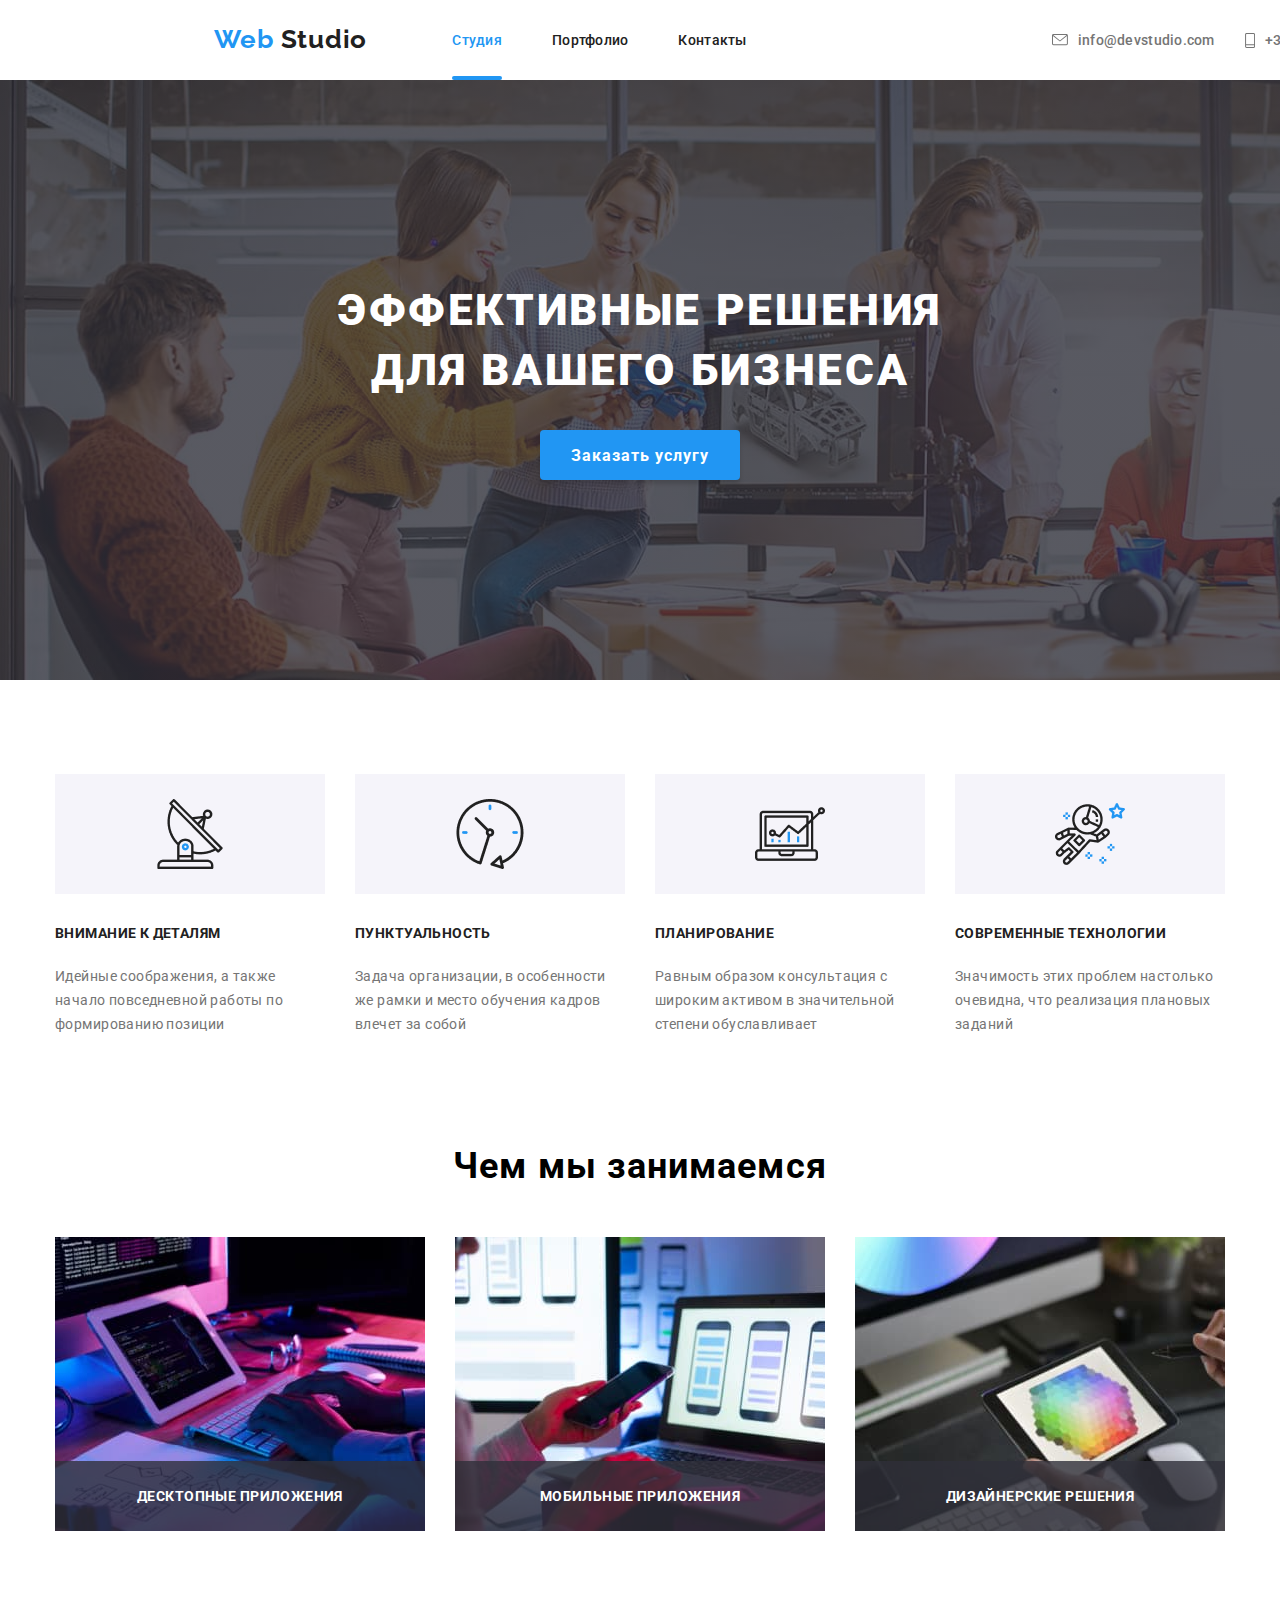
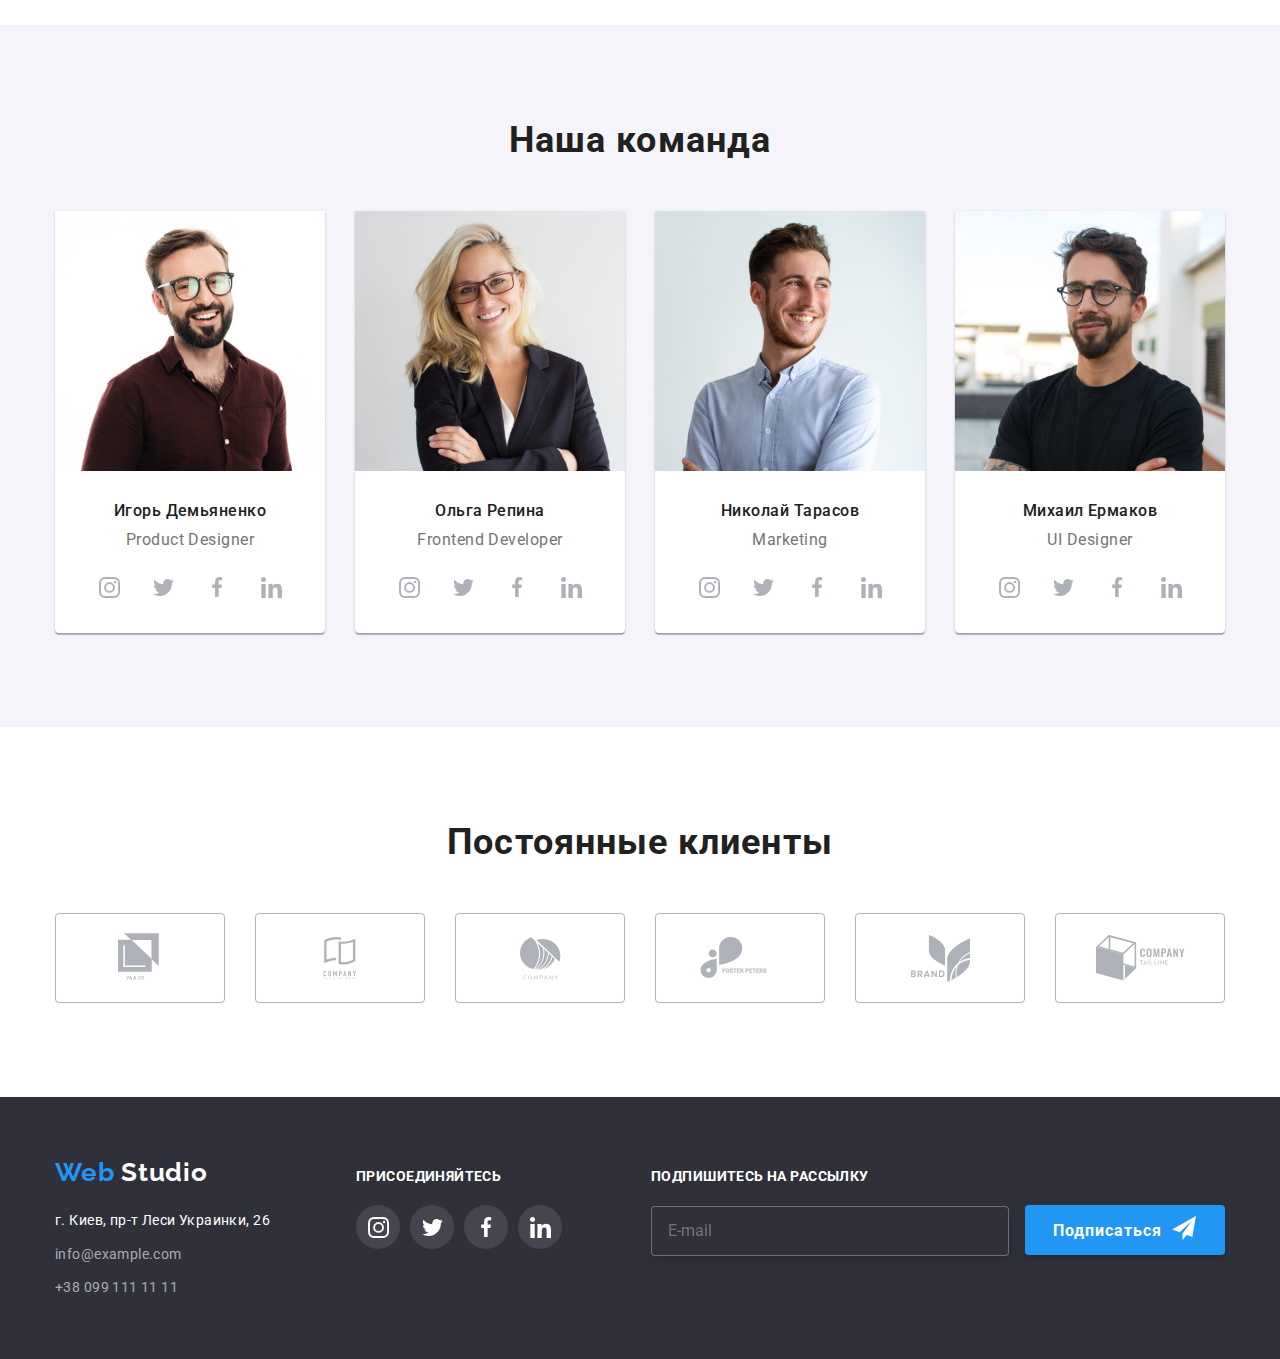
==== commit 388fa360: "added mobile navbar" ====
--- a/index.html
+++ b/index.html
@@ -11,23 +11,24 @@
     <div class="container">
         <header class="header-container container">    
             <!--Navbar-->
-            <div class="container">
-                <nav class="nav-container">
+            <nav class="container">
+                <!--Navbar main-->
+                <div class="nav-container">
                     <a class="logo header link" href="./">
-                    <span class="site-logo main">
-                        <span class="logo-part1">Web </span><span class="logo-part2">Studio</span>
-                    </span> 
+                        <span class="site-logo main">
+                            <span class="logo-part1">Web </span><span class="logo-part2">Studio</span>
+                        </span> 
                     </a>
                     <!--main navigation-->
                     <ul class="site-nav list">
                         <li class="item">
-                            <a class="link current" href="./index.html">Студия</a>
+                                <a class="link current" href="./index.html">Студия</a>
                         </li>
                         <li class="item">
-                            <a class="link" href="./portfolio.html">Портфолио</a>
+                                <a class="link" href="./portfolio.html">Портфолио</a>
                         </li>
                         <li class="item">
-                            <a class="link" href="#">Контакты</a>
+                                <a class="link" href="#">Контакты</a>
                         </li>
                     </ul>
                     <!--contacts links-->
@@ -45,8 +46,16 @@
                             <a class="link" href="tel:+380961111111">+38 096 111 11 11</a>
                         </li>
                     </ul>
-                </nav>
-            </div>
+                </div>
+                <!--Navbar mobile-->
+                <div class="mobnav-container">
+                    <a class="logo header link" href="./">
+                        <span class="site-logo main">
+                            <span class="logo-part1">Web </span><span class="logo-part2">Studio</span>
+                        </span> 
+                    </a>
+                </div>
+            </nav>
         </header>
     </div>
     <main>
--- a/css/main.min.css
+++ b/css/main.min.css
@@ -1,2 +1,2 @@
-/*! modern-normalize v1.0.0 | MIT License | https://github.com/sindresorhus/modern-normalize */*,::after,::before{-webkit-box-sizing:border-box;box-sizing:border-box}:root{-moz-tab-size:4;-o-tab-size:4;tab-size:4}html{line-height:1.15;-webkit-text-size-adjust:100%}body{margin:0}body{font-family:system-ui,-apple-system,'Segoe UI',Roboto,Helvetica,Arial,sans-serif,'Apple Color Emoji','Segoe UI Emoji'}hr{height:0;color:inherit}abbr[title]{-webkit-text-decoration:underline dotted;text-decoration:underline dotted}b,strong{font-weight:bolder}code,kbd,pre,samp{font-family:ui-monospace,SFMono-Regular,Consolas,'Liberation Mono',Menlo,monospace;font-size:1em}small{font-size:80%}sub,sup{font-size:75%;line-height:0;position:relative;vertical-align:baseline}sub{bottom:-.25em}sup{top:-.5em}table{text-indent:0;border-color:inherit}button,input,optgroup,select,textarea{font-family:inherit;font-size:100%;line-height:1.15;margin:0}button,select{text-transform:none}[type=button],[type=reset],[type=submit],button{-webkit-appearance:button}::-moz-focus-inner{border-style:none;padding:0}:-moz-focusring{outline:1px dotted ButtonText}:-moz-ui-invalid{box-shadow:none}legend{padding:0}progress{vertical-align:baseline}::-webkit-inner-spin-button,::-webkit-outer-spin-button{height:auto}[type=search]{-webkit-appearance:textfield;outline-offset:-2px}::-webkit-search-decoration{-webkit-appearance:none}::-webkit-file-upload-button{-webkit-appearance:button;font:inherit}summary{display:list-item}.page{background-color:#fff;font-family:'Roboto', sans-serif}h1,h2,h3,h4,h5,h6{margin-top:0;margin-bottom:0}.list{list-style:none;padding:0;margin:0}.link{text-decoration:none;-webkit-transition:color 250ms cubic-bezier(0.4, 0, 0.2, 1);transition:color 250ms cubic-bezier(0.4, 0, 0.2, 1)}.container{background-color:#fff}.container .header-container{max-width:1600px;padding-left:15px;padding-right:15px;margin-left:auto;margin-right:auto}.container.underline{border-bottom:1px solid #ECECEC}.nav-container{display:-webkit-box;display:-ms-flexbox;display:flex;-webkit-box-align:center;-ms-flex-align:center;align-items:center;-webkit-box-pack:center;-ms-flex-pack:center;justify-content:center}.nav-container .site-nav{display:-webkit-box;display:-ms-flexbox;display:flex;margin-left:85px}.site-nav .item+.item{margin-left:50px}.site-nav .link{position:relative;display:block;padding-top:32px;padding-bottom:32px;height:80px;color:#212121;font-weight:500;font-size:14px;line-height:1.15;letter-spacing:0.02em}.site-nav .link.current{color:#2196F3}.site-nav .link.current::after{position:absolute;bottom:0;left:0;width:100%;height:4px;content:"";background-color:#2196F3;border-radius:2px}.site-contacts{display:-webkit-inline-box;display:-ms-inline-flexbox;display:inline-flex;-webkit-box-align:center;-ms-flex-align:center;align-items:center;margin-left:305px}.site-contacts .item{display:-webkit-inline-box;display:-ms-inline-flexbox;display:inline-flex;-webkit-box-pack:center;-ms-flex-pack:center;justify-content:center;-webkit-box-align:center;-ms-flex-align:center;align-items:center}.site-contacts .item+.item{padding-left:30px}.site-contacts .link{color:#757575;font-weight:500;font-size:14px;line-height:1.5;letter-spacing:0.02em}.site-contacts .link+.link{padding-left:10px}.site-contacts .button-icon{fill:#757575;margin-right:10px;-webkit-transition:color 250ms cubic-bezier(0.4, 0, 0.2, 1);transition:color 250ms cubic-bezier(0.4, 0, 0.2, 1)}.site-contacts .item:hover .button-icon{fill:#2196F3}.site-contacts .item:hover .link,.site-contacts .item:focus .link{color:#2196F3}.site-nav .link:hover,.site-nav .link:focus,.site-contacts .link:hover,.site-contacts .link:focus{color:#2196F3}.site-logo{font-family:'Raleway', sans-serif;font-size:26px;font-weight:bold;line-height:1.2;letter-spacing:0.03em}.site-logo.main .logo-part1{color:#2196F3}.site-logo.main .logo-part2{color:#212121}.site-logo.secondary .logo-part1{color:#2196F3}.site-logo.secondary .logo-part2{color:#fff}.logo.footer.link{display:block;margin-bottom:20px}.button{display:inline-block;width:200px;height:50px;padding:10px 30px;border:1px solid transparent;-webkit-box-shadow:0px 4px 4px rgba(0,0,0,0.15);box-shadow:0px 4px 4px rgba(0,0,0,0.15);color:#fff;background-color:#2196F3;font-weight:700;font-size:16px;line-height:1.875;letter-spacing:0.06em;border-radius:4px}.footer{background-color:#2F303A}.footer .footer-container{max-width:1600px;padding-right:15px;padding-left:15px;margin-left:auto;margin-right:auto}.footer-container .section-footer{display:-webkit-box;display:-ms-flexbox;display:flex;max-width:1170px;margin-left:auto;margin-right:auto}.section-address{display:inline-block;width:231px;padding-top:60px;padding-bottom:60px}.section-address .link{display:block;font-size:14px;line-height:1.72;letter-spacing:0.03em;color:rgba(255,255,255,0.6)}.contacts .link{display:inline-block;font-style:normal}.contacts .mail{margin-bottom:9px}.address-text{margin-top:0;margin-bottom:9px;color:#fff;font-style:normal;font-size:14px;line-height:1.72;letter-spacing:0.03em}.section-join{display:inline-block;width:206px;padding-top:72px;padding-bottom:100px;margin-left:70px}.join-text{margin-top:0;margin-bottom:20px;padding:0;color:#fff;font-weight:bold;font-size:14px;line-height:1.14;letter-spacing:0.03em;text-transform:uppercase}.social-list{display:-webkit-box;display:-ms-flexbox;display:flex;-webkit-box-pack:center;-ms-flex-pack:center;justify-content:center}.social-link-footer{display:-webkit-box;display:-ms-flexbox;display:flex;-webkit-box-pack:center;-ms-flex-pack:center;justify-content:center;-webkit-box-align:center;-ms-flex-align:center;align-items:center;width:44px;height:44px;border:1px transparent;border-radius:22px;font-weight:500}.social-icon{fill:#fff}.social-link-footer{background-color:rgba(255,255,255,0.1)}.social-link-footer:hover{background-color:#2196F3}.section-subscribe{display:inline-block;max-width:575px;height:86px;padding-top:72px;padding-bottom:94px;margin-left:auto}.input-mail{width:358px;height:50px;padding:15px 16px;border:1px solid rgba(255,255,255,0.3);border-radius:4px;-webkit-filter:drop-shadow(0px 4px 4px rgba(0,0,0,0.15));filter:drop-shadow(0px 4px 4px rgba(0,0,0,0.15));color:#fff;background-color:#2F303A}.button.subscribe{display:-webkit-inline-box;display:-ms-inline-flexbox;display:inline-flex;margin-left:12px;padding:10px 27px}.button.subscribe::after{display:inline-block;content:"";width:24px;height:24px;margin-left:10px;background:url(../images/icon-send.svg);background-position:center;background-size:cover;background-repeat:no-repeat}.hero{background:rgba(47,48,58,0.8)}.hero-container{max-width:1600px;height:600px;margin-left:auto;margin-right:auto;background-image:-webkit-gradient(linear, left top, right top, from(rgba(47,48,58,0.8)), to(rgba(47,48,58,0.8))),url(../images/hero-opt.jpg);background-image:linear-gradient(to right, rgba(47,48,58,0.8), rgba(47,48,58,0.8)),url(../images/hero-opt.jpg)}.hero-container .hero-section{padding-top:200px;padding-bottom:200px;padding-right:15px;padding-left:15px;text-align:center}.hero-container .hero-title{width:696px;margin-left:auto;margin-right:auto;margin-bottom:30px;color:#fff;font-weight:900;font-size:44px;line-height:1.364;letter-spacing:0.06em;text-transform:uppercase}.hero-container .button{display:inline-block;width:200px;height:50px;padding:10px 30px;border:1px solid transparent;-webkit-box-shadow:0px 4px 4px rgba(0,0,0,0.15);box-shadow:0px 4px 4px rgba(0,0,0,0.15);color:#fff;background-color:#2196F3;font-weight:700;font-size:16px;line-height:1.875;letter-spacing:0.06em;border-radius:4px}.advantages-container{max-width:1600px;margin-left:auto;margin-right:auto}.advantages-container .advantages-section{padding-top:94px;padding-left:15px;padding-right:15px;margin-left:auto;margin-right:auto}.advantages-section .advantages-list{display:-webkit-box;display:-ms-flexbox;display:flex;-webkit-box-pack:center;-ms-flex-pack:center;justify-content:center}.advantages-list .advantages-item{width:270px;-webkit-box-align:center;-ms-flex-align:center;align-items:center}.advantages-list .advantages-item+.advantages-item{margin-left:30px}.advantages-item::before{display:block;height:120px;margin-bottom:30px;content:'';background-color:#F5F4FA;background-repeat:no-repeat;background-position:center}.advantages-item .advantages-subtitle{display:inline-block;width:270px;margin-bottom:10px;color:#212121;font-weight:bold;font-size:14px;line-height:1.142;letter-spacing:0.03em;text-transform:uppercase}.advantages-item .advantages-text{width:270px;color:#757575;font-size:14px;line-height:1.714;letter-spacing:0.03em}.advantages-item.icon-antenna::before{background-image:url(../images/advan-antenna1.png)}.advantages-item.icon-clock::before{background-image:url(../images/advan-clock1.png)}.advantages-item.icon-diagram::before{background-image:url(../images/advan-diagram1.png)}.advantages-item.icon-astro::before{background-image:url(../images/advan-astronaut1.png)}.projects-container{max-width:1600px;margin-left:auto;margin-right:auto}.projects-container .projects-section{padding-top:94px;padding-bottom:94px;padding-left:15px;padding-right:15px;margin-left:auto;margin-right:auto}.projects-section .section-title{margin-top:0;margin-bottom:50px;color:var(--text-color-main);font-weight:bold;font-size:36px;line-height:1.17;text-align:center;letter-spacing:0.03em}.projects-list{display:-webkit-box;display:-ms-flexbox;display:flex;-webkit-box-pack:center;-ms-flex-pack:center;justify-content:center}.projects-list .project-item{display:inline-block;width:370px;height:294px}.projects-list .project-item+.project-item{margin-left:30px}.project-item .project-thumb{position:relative}.project-thumb .project-image{display:block}.project-thumb .overlink{position:absolute;bottom:0}.overlink .project-link{display:inline-block;min-width:370px;height:70px;padding:27px 82px;color:#fff;background-color:rgba(47,48,58,0.8);font-weight:bold;font-size:14px;line-height:1.143;letter-spacing:0.03em;text-transform:uppercase;text-align:center}.team{background-color:#F5F4FA}.team .team-container{max-width:1600px;margin-left:auto;margin-right:auto}.team-container .team-section{padding-top:94px;padding-bottom:94px;padding-left:15px;padding-right:15px}.team-section .section-title{margin-top:0;margin-bottom:50px;color:#212121;font-weight:bold;font-size:36px;line-height:1.17;text-align:center;letter-spacing:0.03em}.team-section .team-list{display:-webkit-box;display:-ms-flexbox;display:flex;-webkit-box-pack:center;-ms-flex-pack:center;justify-content:center}.team-list .team-item{padding-bottom:24px;text-align:center;background-color:#fff;border-radius:0px 0px 4px 4px;-webkit-box-shadow:0px 1px 3px rgba(0,0,0,0.12),0px 1px 1px rgba(0,0,0,0.14),0px 2px 1px rgba(0,0,0,0.2);box-shadow:0px 1px 3px rgba(0,0,0,0.12),0px 1px 1px rgba(0,0,0,0.14),0px 2px 1px rgba(0,0,0,0.2)}.team-list .team-item+.team-item{margin-left:30px}.team-item .team-member-photo{display:block;margin-bottom:30px}.team-item .team-member-title{margin-bottom:10px;color:#212121;font-weight:500;font-size:16px;line-height:1.188;letter-spacing:0.03em}.team-item .team-department{margin-top:0;margin-bottom:16px;color:#757575;font-weight:normal;font-size:16px;line-height:1.188;letter-spacing:0.03em}.team-item .social-list{display:-webkit-box;display:-ms-flexbox;display:flex;-webkit-box-pack:center;-ms-flex-pack:center;justify-content:center}.social-list .social-link-person{display:-webkit-box;display:-ms-flexbox;display:flex;-webkit-box-pack:center;-ms-flex-pack:center;justify-content:center;-webkit-box-align:center;-ms-flex-align:center;align-items:center;width:44px;height:44px;border:1px transparent;border-radius:22px;font-weight:500;color:var(--link-color-inactive)}.social-list-item+.social-list-item{margin-left:10px}.social-link-person .social-icon-person{-webkit-box-sizing:content-box;box-sizing:content-box;padding:4px 4px;fill:#AFB1B8}.social-link-person:hover,.social-link-person:focus{background-color:#2196F3}.social-link-person:hover .social-icon-person,.social-link-person:focus .social-icon-person{fill:#fff}.clients-container{max-width:1600px;margin-left:auto;margin-right:auto}.clients-container .clients{padding-top:94px;padding-bottom:94px;padding-left:15px;padding-right:15px;margin-left:auto;margin-right:auto}.clients .section-title{margin-top:0;margin-bottom:50px;color:#212121;font-weight:bold;font-size:36px;line-height:1.17;text-align:center;letter-spacing:0.03em}.clients .company-list{display:-webkit-box;display:-ms-flexbox;display:flex;-webkit-box-pack:center;-ms-flex-pack:center;justify-content:center}.company-list .company-item{display:-webkit-box;display:-ms-flexbox;display:flex;-webkit-box-pack:center;-ms-flex-pack:center;justify-content:center;width:170px;height:90px;border:1px solid #AFB1B8;border-radius:4px}.company-list .company-item+.company-item{margin-left:30px}.company-item .link-logo{display:-webkit-box;display:-ms-flexbox;display:flex;-webkit-box-align:center;-ms-flex-align:center;align-items:center}.company-item:hover,.company-item:focus{border-color:#2196F3}.company-item:hover .company-logo,.company-item:focus .company-logo{fill:#2196F3}.link-logo .company-logo{-webkit-box-sizing:content-box;box-sizing:content-box;fill:#AFB1B8}.backdrop.is-hidden{opacity:0;pointer-events:none}.backdrop{position:fixed;top:0;left:0;width:100%;height:100%;background-color:rgba(0,0,0,0.2)}.backdrop .modal{position:absolute;top:50%;left:50%;-webkit-transform:translate(-50%, -50%);transform:translate(-50%, -50%);width:528px;height:581px;padding:40px;background-color:#fff;-webkit-box-shadow:0px 1px 3px rgba(0,0,0,0.12),0px 1px 1px rgba(0,0,0,0.14),0px 2px 1px rgba(0,0,0,0.2);box-shadow:0px 1px 3px rgba(0,0,0,0.12),0px 1px 1px rgba(0,0,0,0.14),0px 2px 1px rgba(0,0,0,0.2);border-radius:4px}.modal .btn-close{position:absolute;top:8px;right:8px;border:0;padding:0;background-color:#fff;-webkit-transition:fill 250ms cubic-bezier(0.4, 0, 0.2, 1);transition:fill 250ms cubic-bezier(0.4, 0, 0.2, 1)}.modal .form-title{width:448px;margin-bottom:12px;font-weight:bold;font-size:20px;line-height:1.15;text-align:center;letter-spacing:0.03em;color:#212121}.btn-close:hover .icon-close,.btn-close:focus .icon-close{fill:#2196F3}.input-field{position:relative;display:-webkit-box;display:-ms-flexbox;display:flex;-webkit-box-orient:vertical;-webkit-box-direction:normal;-ms-flex-direction:column;flex-direction:column;width:448px}.input-field .label{display:inline-block;margin-bottom:4px;color:#757575;font-weight:normal;font-size:12px;line-height:14px;letter-spacing:0.01em}.input-field .input{height:40px;padding-left:42px;scroll-padding-right:15px;margin-bottom:10px;border:1px solid rgba(33,33,33,0.2);-webkit-box-sizing:border-box;box-sizing:border-box;border-radius:4px;-webkit-transition-property:border;transition-property:border;-webkit-transition-duration:250ms;transition-duration:250ms;-webkit-transition-timing-function:cubic-bezier(0.4, 0, 0.2, 1);transition-timing-function:cubic-bezier(0.4, 0, 0.2, 1)}.input-field .input-icon{position:absolute;top:57%;left:15px;display:inline-block;-webkit-transform:translateY(-50%);transform:translateY(-50%);-webkit-transition:fill 250ms cubic-bezier(0.4, 0, 0.2, 1);transition:fill 250ms cubic-bezier(0.4, 0, 0.2, 1)}.input-field:hover .input,.input-field:focus .input{border:1px solid #2196F3}.input-field:hover .field-icon,.input-field:focus .field-icon{fill:#2196F3}.input-field .textarea{resize:none;width:448px;height:120px;padding:12px 16px;margin-bottom:25px}.textarea::-webkit-input-placeholder{font-weight:normal;font-size:12px;line-height:14px;letter-spacing:0.01em;color:rgba(117,117,117,0.5)}.textarea:-ms-input-placeholder{font-weight:normal;font-size:12px;line-height:14px;letter-spacing:0.01em;color:rgba(117,117,117,0.5)}.textarea::-ms-input-placeholder{font-weight:normal;font-size:12px;line-height:14px;letter-spacing:0.01em;color:rgba(117,117,117,0.5)}.textarea::placeholder{font-weight:normal;font-size:12px;line-height:14px;letter-spacing:0.01em;color:rgba(117,117,117,0.5)}.input-checkbox{display:-webkit-inline-box;display:-ms-inline-flexbox;display:inline-flex;-webkit-box-pack:center;-ms-flex-pack:center;justify-content:center;-webkit-box-align:center;-ms-flex-align:center;align-items:center;height:24px;margin-bottom:30px}.input-checkbox .label{position:relative;display:block;padding-left:24.4px;font-weight:normal;font-size:14px;line-height:2;letter-spacing:0.03em}.label .checkbox{-webkit-appearance:none;-moz-appearance:none;appearance:none}.label .check-icon{position:absolute;left:0;top:50%;-webkit-transform:translateY(-50%);transform:translateY(-50%);display:-webkit-box;display:-ms-flexbox;display:flex;-webkit-box-pack:center;-ms-flex-pack:center;justify-content:center;-webkit-box-align:center;-ms-flex-align:center;align-items:center;content:'';width:16px;height:15px;border:1.5px solid #212121;border-radius:2px}.label .agreement-link{color:#2196F3}.checkbox:checked+.check-icon{background-color:#2196F3;border-color:#2196F3}.check-icon .cheked-icon{display:block}.button.form{margin-left:auto;margin-right:auto}.portfolio-nav{max-width:1600px;padding-right:15px;padding-left:15px;margin-right:auto;margin-left:auto}.portfolio-nav .portfolio-nav-item+.portfolio-nav-item{margin-left:8px}.portfolio-sort{padding-top:94px;margin-right:auto;margin-left:auto}.portfolio-nav-list{display:-webkit-box;display:-ms-flexbox;display:flex;-webkit-box-pack:center;-ms-flex-pack:center;justify-content:center;padding-bottom:50px;text-align:center}.nav-button{display:inline-block;padding:5px 22px;border:1px solid transparent;border-radius:4px;color:#212121;background-color:#F5F4FA;font-weight:500;font-size:16px;line-height:1.625;text-align:center;letter-spacing:0.03em}.nav-button:hover,.nav-button:focus{background-color:#2196F3;color:#fff;-webkit-box-shadow:0px 3px 1px rgba(0,0,0,0.1),0px 1px 2px rgba(0,0,0,0.08),0px 2px 2px rgba(0,0,0,0.12);box-shadow:0px 3px 1px rgba(0,0,0,0.1),0px 1px 2px rgba(0,0,0,0.08),0px 2px 2px rgba(0,0,0,0.12)}.nav-button.current{color:#fff;background-color:#2196F3}.portfolio{display:-webkit-box;display:-ms-flexbox;display:flex;max-width:1600px;padding-right:15px;padding-left:15px;margin-right:auto;margin-left:auto}.portfolio .portfolio-container{padding-bottom:94px}.portfolio-list{display:-webkit-box;display:-ms-flexbox;display:flex;-ms-flex-wrap:wrap;flex-wrap:wrap;-webkit-box-pack:center;-ms-flex-pack:center;justify-content:center}.portfolio-item{display:-webkit-box;display:-ms-flexbox;display:flex;margin-bottom:30px;margin-bottom:30px;margin-right:30px;border:1px solid #eee}.portfolio-item .portfolio-item:nth-child(3n){margin-right:0}.portfolio-item .portfolio-item:nth-last-child(-n+3){margin-bottom:0}.portfolio-link .portfolio-title{min-width:322px;padding-right:24px;padding-left:24px;margin-top:20px;margin-bottom:4px;color:#212121;font-weight:bold;font-size:18px;line-height:2;letter-spacing:0.06em}.portfolio-link .portfolio-type{min-width:322px;padding-right:24px;padding-left:24px;margin-top:0;margin-bottom:20px;color:#757575;font-size:16px;line-height:1.875;letter-spacing:0.03em}.portfolio-link .portfolio-text{margin:0;color:#fff;font-size:18px;line-height:28px;letter-spacing:0.03em}.portfolio-link:hover,.portfolio-link:focus{-webkit-box-shadow:0px 1px 1px rgba(0,0,0,0.12),0px 4px 4px rgba(0,0,0,0.06),1px 4px 6px rgba(0,0,0,0.16);box-shadow:0px 1px 1px rgba(0,0,0,0.12),0px 4px 4px rgba(0,0,0,0.06),1px 4px 6px rgba(0,0,0,0.16)}.portfolio-link:hover .overlay{-webkit-transform:translateY(0);transform:translateY(0)}.image-thumb{position:relative;overflow:hidden}.image-thumb .portfolio-image{display:block}.image-thumb .overlay{position:absolute;top:0;left:0;width:100%;height:100%;padding:63px 24px;background-color:rgba(33,150,243,0.9);-webkit-transform:translateY(100%);transform:translateY(100%);-webkit-transition-duration:250ms;transition-duration:250ms;-webkit-transition-timing-function:cubic-bezier(0.4, 0, 0.2, 1);transition-timing-function:cubic-bezier(0.4, 0, 0.2, 1)}
+/*! modern-normalize v1.0.0 | MIT License | https://github.com/sindresorhus/modern-normalize */*,::after,::before{-webkit-box-sizing:border-box;box-sizing:border-box}:root{-moz-tab-size:4;-o-tab-size:4;tab-size:4}html{line-height:1.15;-webkit-text-size-adjust:100%}body{margin:0}body{font-family:system-ui,-apple-system,'Segoe UI',Roboto,Helvetica,Arial,sans-serif,'Apple Color Emoji','Segoe UI Emoji'}hr{height:0;color:inherit}abbr[title]{-webkit-text-decoration:underline dotted;text-decoration:underline dotted}b,strong{font-weight:bolder}code,kbd,pre,samp{font-family:ui-monospace,SFMono-Regular,Consolas,'Liberation Mono',Menlo,monospace;font-size:1em}small{font-size:80%}sub,sup{font-size:75%;line-height:0;position:relative;vertical-align:baseline}sub{bottom:-.25em}sup{top:-.5em}table{text-indent:0;border-color:inherit}button,input,optgroup,select,textarea{font-family:inherit;font-size:100%;line-height:1.15;margin:0}button,select{text-transform:none}[type=button],[type=reset],[type=submit],button{-webkit-appearance:button}::-moz-focus-inner{border-style:none;padding:0}:-moz-focusring{outline:1px dotted ButtonText}:-moz-ui-invalid{box-shadow:none}legend{padding:0}progress{vertical-align:baseline}::-webkit-inner-spin-button,::-webkit-outer-spin-button{height:auto}[type=search]{-webkit-appearance:textfield;outline-offset:-2px}::-webkit-search-decoration{-webkit-appearance:none}::-webkit-file-upload-button{-webkit-appearance:button;font:inherit}summary{display:list-item}.page{background-color:#fff;font-family:'Roboto', sans-serif}h1,h2,h3,h4,h5,h6{margin-top:0;margin-bottom:0}.list{list-style:none;padding:0;margin:0}.link{text-decoration:none;-webkit-transition:color 250ms cubic-bezier(0.4, 0, 0.2, 1);transition:color 250ms cubic-bezier(0.4, 0, 0.2, 1)}.container{background-color:#fff}.container .header-container{padding-left:15px;padding-right:15px;margin-left:auto;margin-right:auto}@media screen and (min-width: 480px){.container .header-container{width:480px}}@media screen and (min-width: 768px){.container .header-container{width:768px}}@media screen and (min-width: 1170px){.container .header-container{width:1600px}}.container.underline{border-bottom:1px solid #ECECEC}.nav-container{display:-webkit-box;display:-ms-flexbox;display:flex;-webkit-box-align:center;-ms-flex-align:center;align-items:center;-webkit-box-pack:center;-ms-flex-pack:center;justify-content:center}@media screen and (max-width: 480px){.nav-container{display:none}}.nav-container .site-nav{display:-webkit-box;display:-ms-flexbox;display:flex;margin-left:85px}.mobnav-container{height:60px;padding:15px}@media screen and (max-width: 480px){.mobnav-container{width:480px}}@media screen and (min-width: 481px){.mobnav-container{display:none}}.site-nav .item+.item{margin-left:50px}.site-nav .link{position:relative;display:block;padding-top:32px;padding-bottom:32px;height:80px;color:#212121;font-weight:500;font-size:14px;line-height:1.15;letter-spacing:0.02em}.site-nav .link.current{color:#2196F3}.site-nav .link.current::after{position:absolute;bottom:0;left:0;width:100%;height:4px;content:"";background-color:#2196F3;border-radius:2px}.site-contacts{display:-webkit-inline-box;display:-ms-inline-flexbox;display:inline-flex;-webkit-box-align:center;-ms-flex-align:center;align-items:center;margin-left:305px}.site-contacts .item{display:-webkit-inline-box;display:-ms-inline-flexbox;display:inline-flex;-webkit-box-pack:center;-ms-flex-pack:center;justify-content:center;-webkit-box-align:center;-ms-flex-align:center;align-items:center}.site-contacts .item+.item{padding-left:30px}.site-contacts .link{color:#757575;font-weight:500;font-size:14px;line-height:1.5;letter-spacing:0.02em}.site-contacts .link+.link{padding-left:10px}.site-contacts .button-icon{fill:#757575;margin-right:10px;-webkit-transition:color 250ms cubic-bezier(0.4, 0, 0.2, 1);transition:color 250ms cubic-bezier(0.4, 0, 0.2, 1)}.site-contacts .item:hover .button-icon{fill:#2196F3}.site-contacts .item:hover .link,.site-contacts .item:focus .link{color:#2196F3}.site-nav .link:hover,.site-nav .link:focus,.site-contacts .link:hover,.site-contacts .link:focus{color:#2196F3}.site-logo{font-family:'Raleway', sans-serif;font-size:26px;font-weight:bold;line-height:1.2;letter-spacing:0.03em}.site-logo.main .logo-part1{color:#2196F3}.site-logo.main .logo-part2{color:#212121}.site-logo.secondary .logo-part1{color:#2196F3}.site-logo.secondary .logo-part2{color:#fff}.logo.footer.link{display:block;margin-bottom:20px}.button{display:inline-block;width:200px;height:50px;padding:10px 30px;border:1px solid transparent;-webkit-box-shadow:0px 4px 4px rgba(0,0,0,0.15);box-shadow:0px 4px 4px rgba(0,0,0,0.15);color:#fff;background-color:#2196F3;font-weight:700;font-size:16px;line-height:1.875;letter-spacing:0.06em;border-radius:4px}.footer{background-color:#2F303A}.footer .footer-container{max-width:1600px;padding-right:15px;padding-left:15px;margin-left:auto;margin-right:auto}.footer-container .section-footer{display:-webkit-box;display:-ms-flexbox;display:flex;max-width:1170px;margin-left:auto;margin-right:auto}.section-address{display:inline-block;width:231px;padding-top:60px;padding-bottom:60px}.section-address .link{display:block;font-size:14px;line-height:1.72;letter-spacing:0.03em;color:rgba(255,255,255,0.6)}.contacts .link{display:inline-block;font-style:normal}.contacts .mail{margin-bottom:9px}.address-text{margin-top:0;margin-bottom:9px;color:#fff;font-style:normal;font-size:14px;line-height:1.72;letter-spacing:0.03em}.section-join{display:inline-block;width:206px;padding-top:72px;padding-bottom:100px;margin-left:70px}.join-text{margin-top:0;margin-bottom:20px;padding:0;color:#fff;font-weight:bold;font-size:14px;line-height:1.14;letter-spacing:0.03em;text-transform:uppercase}.social-list{display:-webkit-box;display:-ms-flexbox;display:flex;-webkit-box-pack:center;-ms-flex-pack:center;justify-content:center}.social-link-footer{display:-webkit-box;display:-ms-flexbox;display:flex;-webkit-box-pack:center;-ms-flex-pack:center;justify-content:center;-webkit-box-align:center;-ms-flex-align:center;align-items:center;width:44px;height:44px;border:1px transparent;border-radius:22px;font-weight:500}.social-icon{fill:#fff}.social-link-footer{background-color:rgba(255,255,255,0.1)}.social-link-footer:hover{background-color:#2196F3}.section-subscribe{display:inline-block;max-width:575px;height:86px;padding-top:72px;padding-bottom:94px;margin-left:auto}.input-mail{width:358px;height:50px;padding:15px 16px;border:1px solid rgba(255,255,255,0.3);border-radius:4px;-webkit-filter:drop-shadow(0px 4px 4px rgba(0,0,0,0.15));filter:drop-shadow(0px 4px 4px rgba(0,0,0,0.15));color:#fff;background-color:#2F303A}.button.subscribe{display:-webkit-inline-box;display:-ms-inline-flexbox;display:inline-flex;margin-left:12px;padding:10px 27px}.button.subscribe::after{display:inline-block;content:"";width:24px;height:24px;margin-left:10px;background:url(../images/icon-send.svg);background-position:center;background-size:cover;background-repeat:no-repeat}.hero{background:rgba(47,48,58,0.8)}.hero-container{max-width:1600px;height:600px;margin-left:auto;margin-right:auto;background-image:-webkit-gradient(linear, left top, right top, from(rgba(47,48,58,0.8)), to(rgba(47,48,58,0.8))),url(../images/hero-opt.jpg);background-image:linear-gradient(to right, rgba(47,48,58,0.8), rgba(47,48,58,0.8)),url(../images/hero-opt.jpg)}.hero-container .hero-section{padding-top:200px;padding-bottom:200px;padding-right:15px;padding-left:15px;text-align:center}.hero-container .hero-title{width:696px;margin-left:auto;margin-right:auto;margin-bottom:30px;color:#fff;font-weight:900;font-size:44px;line-height:1.364;letter-spacing:0.06em;text-transform:uppercase}.hero-container .button{display:inline-block;width:200px;height:50px;padding:10px 30px;border:1px solid transparent;-webkit-box-shadow:0px 4px 4px rgba(0,0,0,0.15);box-shadow:0px 4px 4px rgba(0,0,0,0.15);color:#fff;background-color:#2196F3;font-weight:700;font-size:16px;line-height:1.875;letter-spacing:0.06em;border-radius:4px}.advantages-container{max-width:1600px;margin-left:auto;margin-right:auto}.advantages-container .advantages-section{padding-top:94px;padding-left:15px;padding-right:15px;margin-left:auto;margin-right:auto}.advantages-section .advantages-list{display:-webkit-box;display:-ms-flexbox;display:flex;-webkit-box-pack:center;-ms-flex-pack:center;justify-content:center}.advantages-list .advantages-item{width:270px;-webkit-box-align:center;-ms-flex-align:center;align-items:center}.advantages-list .advantages-item+.advantages-item{margin-left:30px}.advantages-item::before{display:block;height:120px;margin-bottom:30px;content:'';background-color:#F5F4FA;background-repeat:no-repeat;background-position:center}.advantages-item .advantages-subtitle{display:inline-block;width:270px;margin-bottom:10px;color:#212121;font-weight:bold;font-size:14px;line-height:1.142;letter-spacing:0.03em;text-transform:uppercase}.advantages-item .advantages-text{width:270px;color:#757575;font-size:14px;line-height:1.714;letter-spacing:0.03em}.advantages-item.icon-antenna::before{background-image:url(../images/advan-antenna1.png)}.advantages-item.icon-clock::before{background-image:url(../images/advan-clock1.png)}.advantages-item.icon-diagram::before{background-image:url(../images/advan-diagram1.png)}.advantages-item.icon-astro::before{background-image:url(../images/advan-astronaut1.png)}.projects-container{max-width:1600px;margin-left:auto;margin-right:auto}.projects-container .projects-section{padding-top:94px;padding-bottom:94px;padding-left:15px;padding-right:15px;margin-left:auto;margin-right:auto}.projects-section .section-title{margin-top:0;margin-bottom:50px;color:var(--text-color-main);font-weight:bold;font-size:36px;line-height:1.17;text-align:center;letter-spacing:0.03em}.projects-list{display:-webkit-box;display:-ms-flexbox;display:flex;-webkit-box-pack:center;-ms-flex-pack:center;justify-content:center}.projects-list .project-item{display:inline-block;width:370px;height:294px}.projects-list .project-item+.project-item{margin-left:30px}.project-item .project-thumb{position:relative}.project-thumb .project-image{display:block}.project-thumb .overlink{position:absolute;bottom:0}.overlink .project-link{display:inline-block;min-width:370px;height:70px;padding:27px 82px;color:#fff;background-color:rgba(47,48,58,0.8);font-weight:bold;font-size:14px;line-height:1.143;letter-spacing:0.03em;text-transform:uppercase;text-align:center}.team{background-color:#F5F4FA}.team .team-container{max-width:1600px;margin-left:auto;margin-right:auto}.team-container .team-section{padding-top:94px;padding-bottom:94px;padding-left:15px;padding-right:15px}.team-section .section-title{margin-top:0;margin-bottom:50px;color:#212121;font-weight:bold;font-size:36px;line-height:1.17;text-align:center;letter-spacing:0.03em}.team-section .team-list{display:-webkit-box;display:-ms-flexbox;display:flex;-webkit-box-pack:center;-ms-flex-pack:center;justify-content:center}.team-list .team-item{padding-bottom:24px;text-align:center;background-color:#fff;border-radius:0px 0px 4px 4px;-webkit-box-shadow:0px 1px 3px rgba(0,0,0,0.12),0px 1px 1px rgba(0,0,0,0.14),0px 2px 1px rgba(0,0,0,0.2);box-shadow:0px 1px 3px rgba(0,0,0,0.12),0px 1px 1px rgba(0,0,0,0.14),0px 2px 1px rgba(0,0,0,0.2)}.team-list .team-item+.team-item{margin-left:30px}.team-item .team-member-photo{display:block;margin-bottom:30px}.team-item .team-member-title{margin-bottom:10px;color:#212121;font-weight:500;font-size:16px;line-height:1.188;letter-spacing:0.03em}.team-item .team-department{margin-top:0;margin-bottom:16px;color:#757575;font-weight:normal;font-size:16px;line-height:1.188;letter-spacing:0.03em}.team-item .social-list{display:-webkit-box;display:-ms-flexbox;display:flex;-webkit-box-pack:center;-ms-flex-pack:center;justify-content:center}.social-list .social-link-person{display:-webkit-box;display:-ms-flexbox;display:flex;-webkit-box-pack:center;-ms-flex-pack:center;justify-content:center;-webkit-box-align:center;-ms-flex-align:center;align-items:center;width:44px;height:44px;border:1px transparent;border-radius:22px;font-weight:500;color:var(--link-color-inactive)}.social-list-item+.social-list-item{margin-left:10px}.social-link-person .social-icon-person{-webkit-box-sizing:content-box;box-sizing:content-box;padding:4px 4px;fill:#AFB1B8}.social-link-person:hover,.social-link-person:focus{background-color:#2196F3}.social-link-person:hover .social-icon-person,.social-link-person:focus .social-icon-person{fill:#fff}.clients-container{max-width:1600px;margin-left:auto;margin-right:auto}.clients-container .clients{padding-top:94px;padding-bottom:94px;padding-left:15px;padding-right:15px;margin-left:auto;margin-right:auto}.clients .section-title{margin-top:0;margin-bottom:50px;color:#212121;font-weight:bold;font-size:36px;line-height:1.17;text-align:center;letter-spacing:0.03em}.clients .company-list{display:-webkit-box;display:-ms-flexbox;display:flex;-webkit-box-pack:center;-ms-flex-pack:center;justify-content:center}.company-list .company-item{display:-webkit-box;display:-ms-flexbox;display:flex;-webkit-box-pack:center;-ms-flex-pack:center;justify-content:center;width:170px;height:90px;border:1px solid #AFB1B8;border-radius:4px}.company-list .company-item+.company-item{margin-left:30px}.company-item .link-logo{display:-webkit-box;display:-ms-flexbox;display:flex;-webkit-box-align:center;-ms-flex-align:center;align-items:center}.company-item:hover,.company-item:focus{border-color:#2196F3}.company-item:hover .company-logo,.company-item:focus .company-logo{fill:#2196F3}.link-logo .company-logo{-webkit-box-sizing:content-box;box-sizing:content-box;fill:#AFB1B8}.backdrop.is-hidden{opacity:0;pointer-events:none}.backdrop{position:fixed;top:0;left:0;width:100%;height:100%;background-color:rgba(0,0,0,0.2)}.backdrop .modal{position:absolute;top:50%;left:50%;-webkit-transform:translate(-50%, -50%);transform:translate(-50%, -50%);width:528px;height:581px;padding:40px;background-color:#fff;-webkit-box-shadow:0px 1px 3px rgba(0,0,0,0.12),0px 1px 1px rgba(0,0,0,0.14),0px 2px 1px rgba(0,0,0,0.2);box-shadow:0px 1px 3px rgba(0,0,0,0.12),0px 1px 1px rgba(0,0,0,0.14),0px 2px 1px rgba(0,0,0,0.2);border-radius:4px}.modal .btn-close{position:absolute;top:8px;right:8px;border:0;padding:0;background-color:#fff;-webkit-transition:fill 250ms cubic-bezier(0.4, 0, 0.2, 1);transition:fill 250ms cubic-bezier(0.4, 0, 0.2, 1)}.modal .form-title{width:448px;margin-bottom:12px;font-weight:bold;font-size:20px;line-height:1.15;text-align:center;letter-spacing:0.03em;color:#212121}.btn-close:hover .icon-close,.btn-close:focus .icon-close{fill:#2196F3}.input-field{position:relative;display:-webkit-box;display:-ms-flexbox;display:flex;-webkit-box-orient:vertical;-webkit-box-direction:normal;-ms-flex-direction:column;flex-direction:column;width:448px}.input-field .label{display:inline-block;margin-bottom:4px;color:#757575;font-weight:normal;font-size:12px;line-height:14px;letter-spacing:0.01em}.input-field .input{height:40px;padding-left:42px;scroll-padding-right:15px;margin-bottom:10px;border:1px solid rgba(33,33,33,0.2);-webkit-box-sizing:border-box;box-sizing:border-box;border-radius:4px;-webkit-transition-property:border;transition-property:border;-webkit-transition-duration:250ms;transition-duration:250ms;-webkit-transition-timing-function:cubic-bezier(0.4, 0, 0.2, 1);transition-timing-function:cubic-bezier(0.4, 0, 0.2, 1)}.input-field .input-icon{position:absolute;top:57%;left:15px;display:inline-block;-webkit-transform:translateY(-50%);transform:translateY(-50%);-webkit-transition:fill 250ms cubic-bezier(0.4, 0, 0.2, 1);transition:fill 250ms cubic-bezier(0.4, 0, 0.2, 1)}.input-field:hover .input,.input-field:focus .input{border:1px solid #2196F3}.input-field:hover .field-icon,.input-field:focus .field-icon{fill:#2196F3}.input-field .textarea{resize:none;width:448px;height:120px;padding:12px 16px;margin-bottom:25px}.textarea::-webkit-input-placeholder{font-weight:normal;font-size:12px;line-height:14px;letter-spacing:0.01em;color:rgba(117,117,117,0.5)}.textarea:-ms-input-placeholder{font-weight:normal;font-size:12px;line-height:14px;letter-spacing:0.01em;color:rgba(117,117,117,0.5)}.textarea::-ms-input-placeholder{font-weight:normal;font-size:12px;line-height:14px;letter-spacing:0.01em;color:rgba(117,117,117,0.5)}.textarea::placeholder{font-weight:normal;font-size:12px;line-height:14px;letter-spacing:0.01em;color:rgba(117,117,117,0.5)}.input-checkbox{display:-webkit-inline-box;display:-ms-inline-flexbox;display:inline-flex;-webkit-box-pack:center;-ms-flex-pack:center;justify-content:center;-webkit-box-align:center;-ms-flex-align:center;align-items:center;height:24px;margin-bottom:30px}.input-checkbox .label{position:relative;display:block;padding-left:24.4px;font-weight:normal;font-size:14px;line-height:2;letter-spacing:0.03em}.label .checkbox{-webkit-appearance:none;-moz-appearance:none;appearance:none}.label .check-icon{position:absolute;left:0;top:50%;-webkit-transform:translateY(-50%);transform:translateY(-50%);display:-webkit-box;display:-ms-flexbox;display:flex;-webkit-box-pack:center;-ms-flex-pack:center;justify-content:center;-webkit-box-align:center;-ms-flex-align:center;align-items:center;content:'';width:16px;height:15px;border:1.5px solid #212121;border-radius:2px}.label .agreement-link{color:#2196F3}.checkbox:checked+.check-icon{background-color:#2196F3;border-color:#2196F3}.check-icon .cheked-icon{display:block}.button.form{margin-left:auto;margin-right:auto}.portfolio-nav{max-width:1600px;padding-right:15px;padding-left:15px;margin-right:auto;margin-left:auto}.portfolio-nav .portfolio-nav-item+.portfolio-nav-item{margin-left:8px}.portfolio-sort{padding-top:94px;margin-right:auto;margin-left:auto}.portfolio-nav-list{display:-webkit-box;display:-ms-flexbox;display:flex;-webkit-box-pack:center;-ms-flex-pack:center;justify-content:center;padding-bottom:50px;text-align:center}.nav-button{display:inline-block;padding:5px 22px;border:1px solid transparent;border-radius:4px;color:#212121;background-color:#F5F4FA;font-weight:500;font-size:16px;line-height:1.625;text-align:center;letter-spacing:0.03em}.nav-button:hover,.nav-button:focus{background-color:#2196F3;color:#fff;-webkit-box-shadow:0px 3px 1px rgba(0,0,0,0.1),0px 1px 2px rgba(0,0,0,0.08),0px 2px 2px rgba(0,0,0,0.12);box-shadow:0px 3px 1px rgba(0,0,0,0.1),0px 1px 2px rgba(0,0,0,0.08),0px 2px 2px rgba(0,0,0,0.12)}.nav-button.current{color:#fff;background-color:#2196F3}.portfolio{display:-webkit-box;display:-ms-flexbox;display:flex;max-width:1600px;padding-right:15px;padding-left:15px;margin-right:auto;margin-left:auto}.portfolio .portfolio-container{padding-bottom:94px}.portfolio-list{display:-webkit-box;display:-ms-flexbox;display:flex;-ms-flex-wrap:wrap;flex-wrap:wrap;-webkit-box-pack:center;-ms-flex-pack:center;justify-content:center}.portfolio-item{display:-webkit-box;display:-ms-flexbox;display:flex;margin-bottom:30px;margin-bottom:30px;margin-right:30px;border:1px solid #eee}.portfolio-item .portfolio-item:nth-child(3n){margin-right:0}.portfolio-item .portfolio-item:nth-last-child(-n+3){margin-bottom:0}.portfolio-link .portfolio-title{min-width:322px;padding-right:24px;padding-left:24px;margin-top:20px;margin-bottom:4px;color:#212121;font-weight:bold;font-size:18px;line-height:2;letter-spacing:0.06em}.portfolio-link .portfolio-type{min-width:322px;padding-right:24px;padding-left:24px;margin-top:0;margin-bottom:20px;color:#757575;font-size:16px;line-height:1.875;letter-spacing:0.03em}.portfolio-link .portfolio-text{margin:0;color:#fff;font-size:18px;line-height:28px;letter-spacing:0.03em}.portfolio-link:hover,.portfolio-link:focus{-webkit-box-shadow:0px 1px 1px rgba(0,0,0,0.12),0px 4px 4px rgba(0,0,0,0.06),1px 4px 6px rgba(0,0,0,0.16);box-shadow:0px 1px 1px rgba(0,0,0,0.12),0px 4px 4px rgba(0,0,0,0.06),1px 4px 6px rgba(0,0,0,0.16)}.portfolio-link:hover .overlay{-webkit-transform:translateY(0);transform:translateY(0)}.image-thumb{position:relative;overflow:hidden}.image-thumb .portfolio-image{display:block}.image-thumb .overlay{position:absolute;top:0;left:0;width:100%;height:100%;padding:63px 24px;background-color:rgba(33,150,243,0.9);-webkit-transform:translateY(100%);transform:translateY(100%);-webkit-transition-duration:250ms;transition-duration:250ms;-webkit-transition-timing-function:cubic-bezier(0.4, 0, 0.2, 1);transition-timing-function:cubic-bezier(0.4, 0, 0.2, 1)}
 /*# sourceMappingURL=main.min.css.map */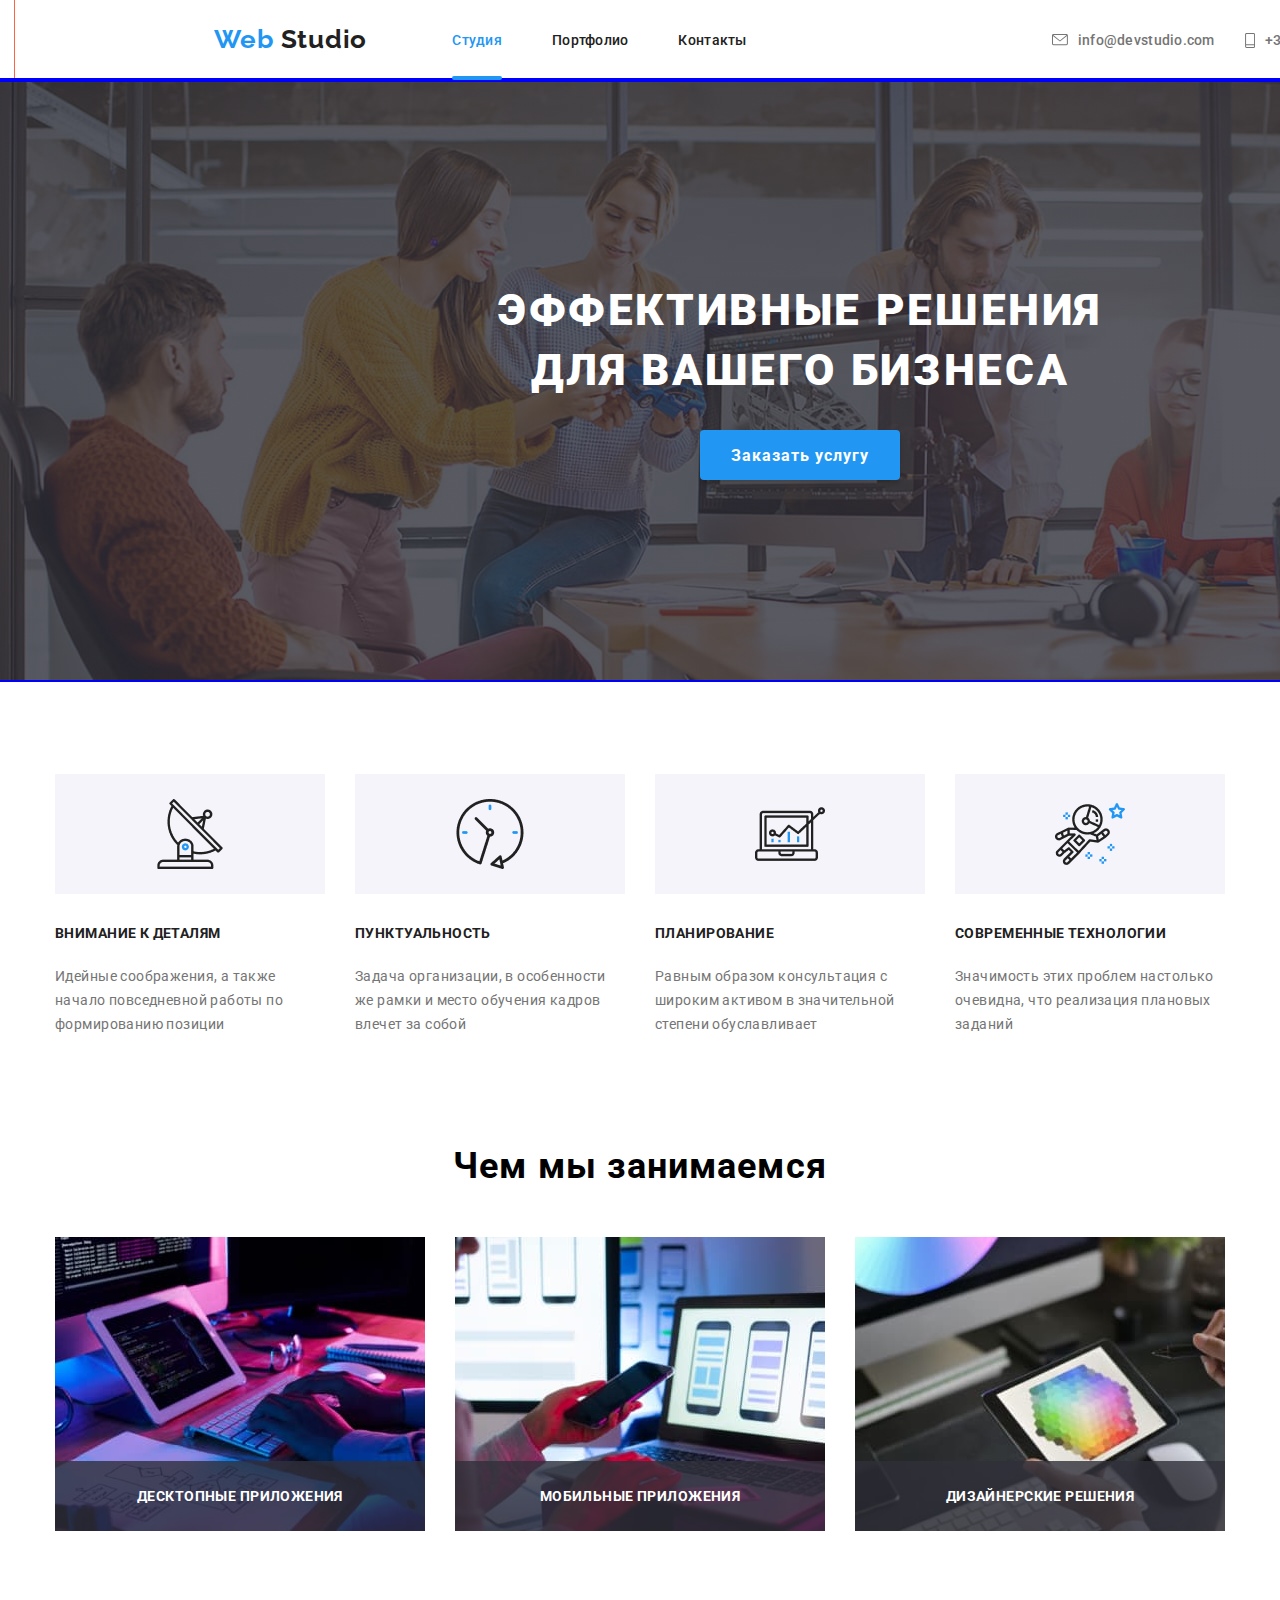
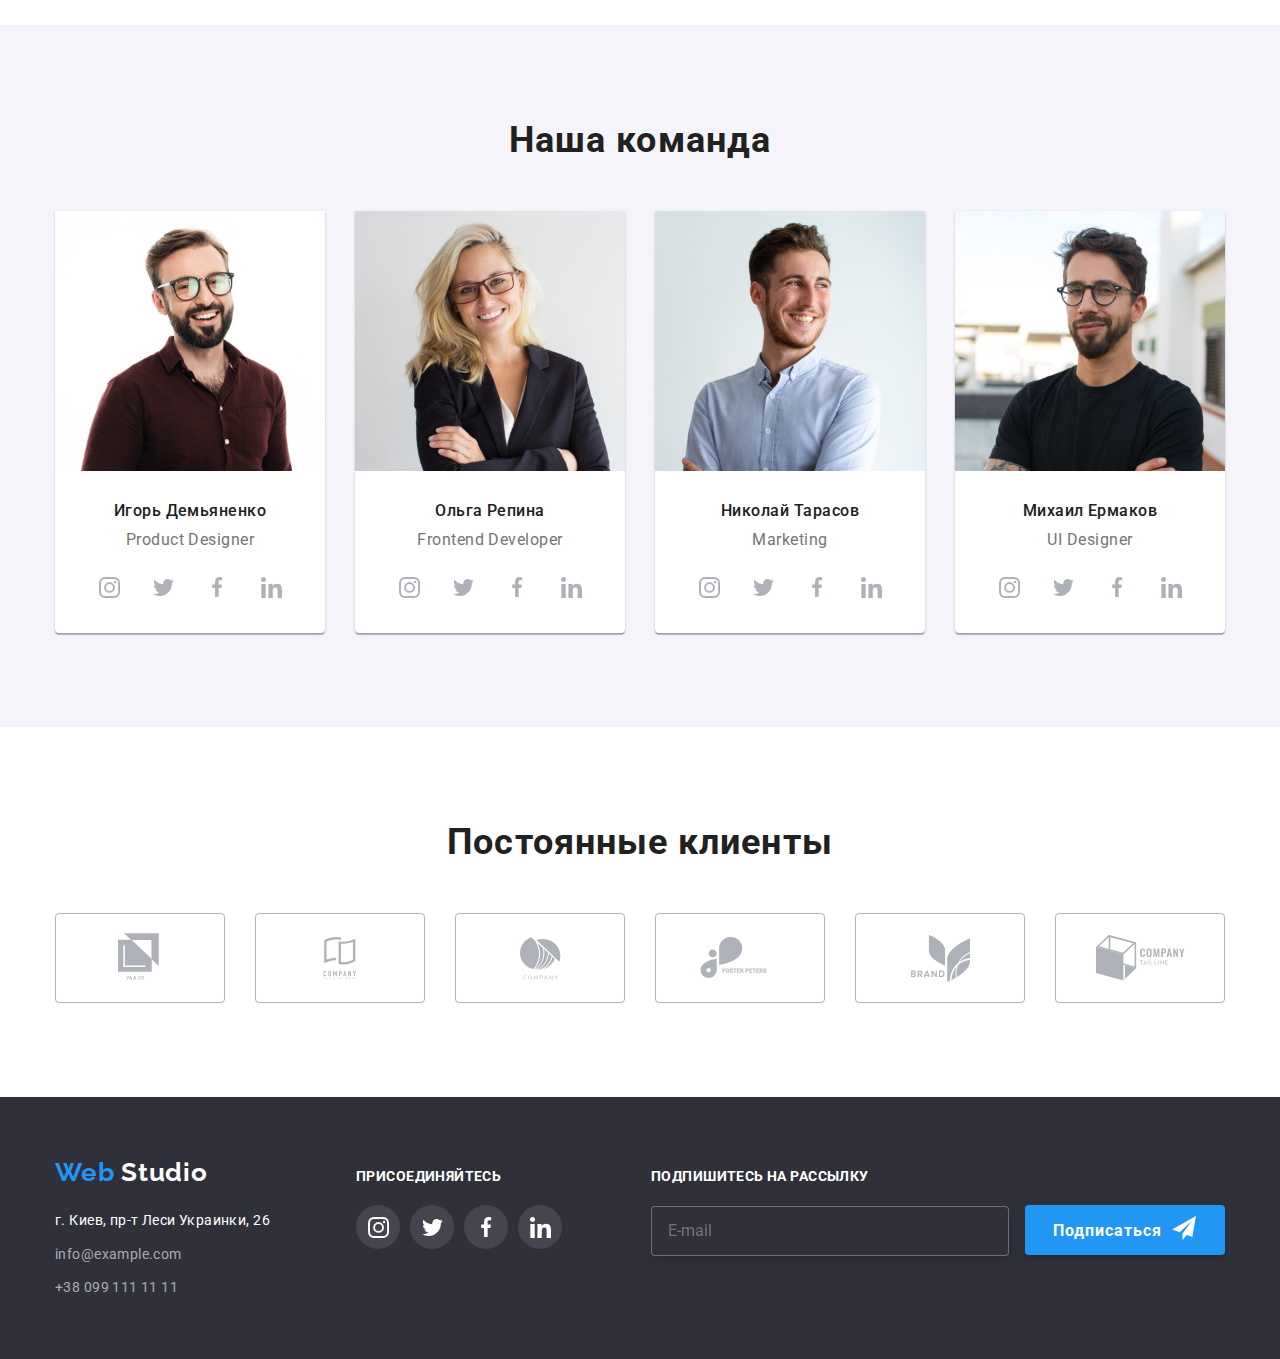
==== commit 1c1412fe: "added mobile view for header and hero" ====
--- a/index.html
+++ b/index.html
@@ -54,6 +54,11 @@
                             <span class="logo-part1">Web </span><span class="logo-part2">Studio</span>
                         </span> 
                     </a>
+                    <button class="mob-menu">
+                        <svg width="40" height="40" viewBox="0 0 40 40" fill="none" xmlns="http://www.w3.org/2000/svg">
+                            <path class="menu-active" fill-rule="evenodd" clip-rule="evenodd" d="M8 14.6667V12H32V14.6667H8ZM8 21.3333H32V18.6667H8V21.3333ZM8 28H32V25.3333H8V28Z" fill="black"/>
+                        </svg>
+                    </button>
                 </div>
             </nav>
         </header>
--- a/css/main.min.css
+++ b/css/main.min.css
@@ -1,2 +1,2 @@
-/*! modern-normalize v1.0.0 | MIT License | https://github.com/sindresorhus/modern-normalize */*,::after,::before{-webkit-box-sizing:border-box;box-sizing:border-box}:root{-moz-tab-size:4;-o-tab-size:4;tab-size:4}html{line-height:1.15;-webkit-text-size-adjust:100%}body{margin:0}body{font-family:system-ui,-apple-system,'Segoe UI',Roboto,Helvetica,Arial,sans-serif,'Apple Color Emoji','Segoe UI Emoji'}hr{height:0;color:inherit}abbr[title]{-webkit-text-decoration:underline dotted;text-decoration:underline dotted}b,strong{font-weight:bolder}code,kbd,pre,samp{font-family:ui-monospace,SFMono-Regular,Consolas,'Liberation Mono',Menlo,monospace;font-size:1em}small{font-size:80%}sub,sup{font-size:75%;line-height:0;position:relative;vertical-align:baseline}sub{bottom:-.25em}sup{top:-.5em}table{text-indent:0;border-color:inherit}button,input,optgroup,select,textarea{font-family:inherit;font-size:100%;line-height:1.15;margin:0}button,select{text-transform:none}[type=button],[type=reset],[type=submit],button{-webkit-appearance:button}::-moz-focus-inner{border-style:none;padding:0}:-moz-focusring{outline:1px dotted ButtonText}:-moz-ui-invalid{box-shadow:none}legend{padding:0}progress{vertical-align:baseline}::-webkit-inner-spin-button,::-webkit-outer-spin-button{height:auto}[type=search]{-webkit-appearance:textfield;outline-offset:-2px}::-webkit-search-decoration{-webkit-appearance:none}::-webkit-file-upload-button{-webkit-appearance:button;font:inherit}summary{display:list-item}.page{background-color:#fff;font-family:'Roboto', sans-serif}h1,h2,h3,h4,h5,h6{margin-top:0;margin-bottom:0}.list{list-style:none;padding:0;margin:0}.link{text-decoration:none;-webkit-transition:color 250ms cubic-bezier(0.4, 0, 0.2, 1);transition:color 250ms cubic-bezier(0.4, 0, 0.2, 1)}.container{background-color:#fff}.container .header-container{padding-left:15px;padding-right:15px;margin-left:auto;margin-right:auto}@media screen and (min-width: 480px){.container .header-container{width:480px}}@media screen and (min-width: 768px){.container .header-container{width:768px}}@media screen and (min-width: 1170px){.container .header-container{width:1600px}}.container.underline{border-bottom:1px solid #ECECEC}.nav-container{display:-webkit-box;display:-ms-flexbox;display:flex;-webkit-box-align:center;-ms-flex-align:center;align-items:center;-webkit-box-pack:center;-ms-flex-pack:center;justify-content:center}@media screen and (max-width: 480px){.nav-container{display:none}}.nav-container .site-nav{display:-webkit-box;display:-ms-flexbox;display:flex;margin-left:85px}.mobnav-container{height:60px;padding:15px}@media screen and (max-width: 480px){.mobnav-container{width:480px}}@media screen and (min-width: 481px){.mobnav-container{display:none}}.site-nav .item+.item{margin-left:50px}.site-nav .link{position:relative;display:block;padding-top:32px;padding-bottom:32px;height:80px;color:#212121;font-weight:500;font-size:14px;line-height:1.15;letter-spacing:0.02em}.site-nav .link.current{color:#2196F3}.site-nav .link.current::after{position:absolute;bottom:0;left:0;width:100%;height:4px;content:"";background-color:#2196F3;border-radius:2px}.site-contacts{display:-webkit-inline-box;display:-ms-inline-flexbox;display:inline-flex;-webkit-box-align:center;-ms-flex-align:center;align-items:center;margin-left:305px}.site-contacts .item{display:-webkit-inline-box;display:-ms-inline-flexbox;display:inline-flex;-webkit-box-pack:center;-ms-flex-pack:center;justify-content:center;-webkit-box-align:center;-ms-flex-align:center;align-items:center}.site-contacts .item+.item{padding-left:30px}.site-contacts .link{color:#757575;font-weight:500;font-size:14px;line-height:1.5;letter-spacing:0.02em}.site-contacts .link+.link{padding-left:10px}.site-contacts .button-icon{fill:#757575;margin-right:10px;-webkit-transition:color 250ms cubic-bezier(0.4, 0, 0.2, 1);transition:color 250ms cubic-bezier(0.4, 0, 0.2, 1)}.site-contacts .item:hover .button-icon{fill:#2196F3}.site-contacts .item:hover .link,.site-contacts .item:focus .link{color:#2196F3}.site-nav .link:hover,.site-nav .link:focus,.site-contacts .link:hover,.site-contacts .link:focus{color:#2196F3}.site-logo{font-family:'Raleway', sans-serif;font-size:26px;font-weight:bold;line-height:1.2;letter-spacing:0.03em}.site-logo.main .logo-part1{color:#2196F3}.site-logo.main .logo-part2{color:#212121}.site-logo.secondary .logo-part1{color:#2196F3}.site-logo.secondary .logo-part2{color:#fff}.logo.footer.link{display:block;margin-bottom:20px}.button{display:inline-block;width:200px;height:50px;padding:10px 30px;border:1px solid transparent;-webkit-box-shadow:0px 4px 4px rgba(0,0,0,0.15);box-shadow:0px 4px 4px rgba(0,0,0,0.15);color:#fff;background-color:#2196F3;font-weight:700;font-size:16px;line-height:1.875;letter-spacing:0.06em;border-radius:4px}.footer{background-color:#2F303A}.footer .footer-container{max-width:1600px;padding-right:15px;padding-left:15px;margin-left:auto;margin-right:auto}.footer-container .section-footer{display:-webkit-box;display:-ms-flexbox;display:flex;max-width:1170px;margin-left:auto;margin-right:auto}.section-address{display:inline-block;width:231px;padding-top:60px;padding-bottom:60px}.section-address .link{display:block;font-size:14px;line-height:1.72;letter-spacing:0.03em;color:rgba(255,255,255,0.6)}.contacts .link{display:inline-block;font-style:normal}.contacts .mail{margin-bottom:9px}.address-text{margin-top:0;margin-bottom:9px;color:#fff;font-style:normal;font-size:14px;line-height:1.72;letter-spacing:0.03em}.section-join{display:inline-block;width:206px;padding-top:72px;padding-bottom:100px;margin-left:70px}.join-text{margin-top:0;margin-bottom:20px;padding:0;color:#fff;font-weight:bold;font-size:14px;line-height:1.14;letter-spacing:0.03em;text-transform:uppercase}.social-list{display:-webkit-box;display:-ms-flexbox;display:flex;-webkit-box-pack:center;-ms-flex-pack:center;justify-content:center}.social-link-footer{display:-webkit-box;display:-ms-flexbox;display:flex;-webkit-box-pack:center;-ms-flex-pack:center;justify-content:center;-webkit-box-align:center;-ms-flex-align:center;align-items:center;width:44px;height:44px;border:1px transparent;border-radius:22px;font-weight:500}.social-icon{fill:#fff}.social-link-footer{background-color:rgba(255,255,255,0.1)}.social-link-footer:hover{background-color:#2196F3}.section-subscribe{display:inline-block;max-width:575px;height:86px;padding-top:72px;padding-bottom:94px;margin-left:auto}.input-mail{width:358px;height:50px;padding:15px 16px;border:1px solid rgba(255,255,255,0.3);border-radius:4px;-webkit-filter:drop-shadow(0px 4px 4px rgba(0,0,0,0.15));filter:drop-shadow(0px 4px 4px rgba(0,0,0,0.15));color:#fff;background-color:#2F303A}.button.subscribe{display:-webkit-inline-box;display:-ms-inline-flexbox;display:inline-flex;margin-left:12px;padding:10px 27px}.button.subscribe::after{display:inline-block;content:"";width:24px;height:24px;margin-left:10px;background:url(../images/icon-send.svg);background-position:center;background-size:cover;background-repeat:no-repeat}.hero{background:rgba(47,48,58,0.8)}.hero-container{max-width:1600px;height:600px;margin-left:auto;margin-right:auto;background-image:-webkit-gradient(linear, left top, right top, from(rgba(47,48,58,0.8)), to(rgba(47,48,58,0.8))),url(../images/hero-opt.jpg);background-image:linear-gradient(to right, rgba(47,48,58,0.8), rgba(47,48,58,0.8)),url(../images/hero-opt.jpg)}.hero-container .hero-section{padding-top:200px;padding-bottom:200px;padding-right:15px;padding-left:15px;text-align:center}.hero-container .hero-title{width:696px;margin-left:auto;margin-right:auto;margin-bottom:30px;color:#fff;font-weight:900;font-size:44px;line-height:1.364;letter-spacing:0.06em;text-transform:uppercase}.hero-container .button{display:inline-block;width:200px;height:50px;padding:10px 30px;border:1px solid transparent;-webkit-box-shadow:0px 4px 4px rgba(0,0,0,0.15);box-shadow:0px 4px 4px rgba(0,0,0,0.15);color:#fff;background-color:#2196F3;font-weight:700;font-size:16px;line-height:1.875;letter-spacing:0.06em;border-radius:4px}.advantages-container{max-width:1600px;margin-left:auto;margin-right:auto}.advantages-container .advantages-section{padding-top:94px;padding-left:15px;padding-right:15px;margin-left:auto;margin-right:auto}.advantages-section .advantages-list{display:-webkit-box;display:-ms-flexbox;display:flex;-webkit-box-pack:center;-ms-flex-pack:center;justify-content:center}.advantages-list .advantages-item{width:270px;-webkit-box-align:center;-ms-flex-align:center;align-items:center}.advantages-list .advantages-item+.advantages-item{margin-left:30px}.advantages-item::before{display:block;height:120px;margin-bottom:30px;content:'';background-color:#F5F4FA;background-repeat:no-repeat;background-position:center}.advantages-item .advantages-subtitle{display:inline-block;width:270px;margin-bottom:10px;color:#212121;font-weight:bold;font-size:14px;line-height:1.142;letter-spacing:0.03em;text-transform:uppercase}.advantages-item .advantages-text{width:270px;color:#757575;font-size:14px;line-height:1.714;letter-spacing:0.03em}.advantages-item.icon-antenna::before{background-image:url(../images/advan-antenna1.png)}.advantages-item.icon-clock::before{background-image:url(../images/advan-clock1.png)}.advantages-item.icon-diagram::before{background-image:url(../images/advan-diagram1.png)}.advantages-item.icon-astro::before{background-image:url(../images/advan-astronaut1.png)}.projects-container{max-width:1600px;margin-left:auto;margin-right:auto}.projects-container .projects-section{padding-top:94px;padding-bottom:94px;padding-left:15px;padding-right:15px;margin-left:auto;margin-right:auto}.projects-section .section-title{margin-top:0;margin-bottom:50px;color:var(--text-color-main);font-weight:bold;font-size:36px;line-height:1.17;text-align:center;letter-spacing:0.03em}.projects-list{display:-webkit-box;display:-ms-flexbox;display:flex;-webkit-box-pack:center;-ms-flex-pack:center;justify-content:center}.projects-list .project-item{display:inline-block;width:370px;height:294px}.projects-list .project-item+.project-item{margin-left:30px}.project-item .project-thumb{position:relative}.project-thumb .project-image{display:block}.project-thumb .overlink{position:absolute;bottom:0}.overlink .project-link{display:inline-block;min-width:370px;height:70px;padding:27px 82px;color:#fff;background-color:rgba(47,48,58,0.8);font-weight:bold;font-size:14px;line-height:1.143;letter-spacing:0.03em;text-transform:uppercase;text-align:center}.team{background-color:#F5F4FA}.team .team-container{max-width:1600px;margin-left:auto;margin-right:auto}.team-container .team-section{padding-top:94px;padding-bottom:94px;padding-left:15px;padding-right:15px}.team-section .section-title{margin-top:0;margin-bottom:50px;color:#212121;font-weight:bold;font-size:36px;line-height:1.17;text-align:center;letter-spacing:0.03em}.team-section .team-list{display:-webkit-box;display:-ms-flexbox;display:flex;-webkit-box-pack:center;-ms-flex-pack:center;justify-content:center}.team-list .team-item{padding-bottom:24px;text-align:center;background-color:#fff;border-radius:0px 0px 4px 4px;-webkit-box-shadow:0px 1px 3px rgba(0,0,0,0.12),0px 1px 1px rgba(0,0,0,0.14),0px 2px 1px rgba(0,0,0,0.2);box-shadow:0px 1px 3px rgba(0,0,0,0.12),0px 1px 1px rgba(0,0,0,0.14),0px 2px 1px rgba(0,0,0,0.2)}.team-list .team-item+.team-item{margin-left:30px}.team-item .team-member-photo{display:block;margin-bottom:30px}.team-item .team-member-title{margin-bottom:10px;color:#212121;font-weight:500;font-size:16px;line-height:1.188;letter-spacing:0.03em}.team-item .team-department{margin-top:0;margin-bottom:16px;color:#757575;font-weight:normal;font-size:16px;line-height:1.188;letter-spacing:0.03em}.team-item .social-list{display:-webkit-box;display:-ms-flexbox;display:flex;-webkit-box-pack:center;-ms-flex-pack:center;justify-content:center}.social-list .social-link-person{display:-webkit-box;display:-ms-flexbox;display:flex;-webkit-box-pack:center;-ms-flex-pack:center;justify-content:center;-webkit-box-align:center;-ms-flex-align:center;align-items:center;width:44px;height:44px;border:1px transparent;border-radius:22px;font-weight:500;color:var(--link-color-inactive)}.social-list-item+.social-list-item{margin-left:10px}.social-link-person .social-icon-person{-webkit-box-sizing:content-box;box-sizing:content-box;padding:4px 4px;fill:#AFB1B8}.social-link-person:hover,.social-link-person:focus{background-color:#2196F3}.social-link-person:hover .social-icon-person,.social-link-person:focus .social-icon-person{fill:#fff}.clients-container{max-width:1600px;margin-left:auto;margin-right:auto}.clients-container .clients{padding-top:94px;padding-bottom:94px;padding-left:15px;padding-right:15px;margin-left:auto;margin-right:auto}.clients .section-title{margin-top:0;margin-bottom:50px;color:#212121;font-weight:bold;font-size:36px;line-height:1.17;text-align:center;letter-spacing:0.03em}.clients .company-list{display:-webkit-box;display:-ms-flexbox;display:flex;-webkit-box-pack:center;-ms-flex-pack:center;justify-content:center}.company-list .company-item{display:-webkit-box;display:-ms-flexbox;display:flex;-webkit-box-pack:center;-ms-flex-pack:center;justify-content:center;width:170px;height:90px;border:1px solid #AFB1B8;border-radius:4px}.company-list .company-item+.company-item{margin-left:30px}.company-item .link-logo{display:-webkit-box;display:-ms-flexbox;display:flex;-webkit-box-align:center;-ms-flex-align:center;align-items:center}.company-item:hover,.company-item:focus{border-color:#2196F3}.company-item:hover .company-logo,.company-item:focus .company-logo{fill:#2196F3}.link-logo .company-logo{-webkit-box-sizing:content-box;box-sizing:content-box;fill:#AFB1B8}.backdrop.is-hidden{opacity:0;pointer-events:none}.backdrop{position:fixed;top:0;left:0;width:100%;height:100%;background-color:rgba(0,0,0,0.2)}.backdrop .modal{position:absolute;top:50%;left:50%;-webkit-transform:translate(-50%, -50%);transform:translate(-50%, -50%);width:528px;height:581px;padding:40px;background-color:#fff;-webkit-box-shadow:0px 1px 3px rgba(0,0,0,0.12),0px 1px 1px rgba(0,0,0,0.14),0px 2px 1px rgba(0,0,0,0.2);box-shadow:0px 1px 3px rgba(0,0,0,0.12),0px 1px 1px rgba(0,0,0,0.14),0px 2px 1px rgba(0,0,0,0.2);border-radius:4px}.modal .btn-close{position:absolute;top:8px;right:8px;border:0;padding:0;background-color:#fff;-webkit-transition:fill 250ms cubic-bezier(0.4, 0, 0.2, 1);transition:fill 250ms cubic-bezier(0.4, 0, 0.2, 1)}.modal .form-title{width:448px;margin-bottom:12px;font-weight:bold;font-size:20px;line-height:1.15;text-align:center;letter-spacing:0.03em;color:#212121}.btn-close:hover .icon-close,.btn-close:focus .icon-close{fill:#2196F3}.input-field{position:relative;display:-webkit-box;display:-ms-flexbox;display:flex;-webkit-box-orient:vertical;-webkit-box-direction:normal;-ms-flex-direction:column;flex-direction:column;width:448px}.input-field .label{display:inline-block;margin-bottom:4px;color:#757575;font-weight:normal;font-size:12px;line-height:14px;letter-spacing:0.01em}.input-field .input{height:40px;padding-left:42px;scroll-padding-right:15px;margin-bottom:10px;border:1px solid rgba(33,33,33,0.2);-webkit-box-sizing:border-box;box-sizing:border-box;border-radius:4px;-webkit-transition-property:border;transition-property:border;-webkit-transition-duration:250ms;transition-duration:250ms;-webkit-transition-timing-function:cubic-bezier(0.4, 0, 0.2, 1);transition-timing-function:cubic-bezier(0.4, 0, 0.2, 1)}.input-field .input-icon{position:absolute;top:57%;left:15px;display:inline-block;-webkit-transform:translateY(-50%);transform:translateY(-50%);-webkit-transition:fill 250ms cubic-bezier(0.4, 0, 0.2, 1);transition:fill 250ms cubic-bezier(0.4, 0, 0.2, 1)}.input-field:hover .input,.input-field:focus .input{border:1px solid #2196F3}.input-field:hover .field-icon,.input-field:focus .field-icon{fill:#2196F3}.input-field .textarea{resize:none;width:448px;height:120px;padding:12px 16px;margin-bottom:25px}.textarea::-webkit-input-placeholder{font-weight:normal;font-size:12px;line-height:14px;letter-spacing:0.01em;color:rgba(117,117,117,0.5)}.textarea:-ms-input-placeholder{font-weight:normal;font-size:12px;line-height:14px;letter-spacing:0.01em;color:rgba(117,117,117,0.5)}.textarea::-ms-input-placeholder{font-weight:normal;font-size:12px;line-height:14px;letter-spacing:0.01em;color:rgba(117,117,117,0.5)}.textarea::placeholder{font-weight:normal;font-size:12px;line-height:14px;letter-spacing:0.01em;color:rgba(117,117,117,0.5)}.input-checkbox{display:-webkit-inline-box;display:-ms-inline-flexbox;display:inline-flex;-webkit-box-pack:center;-ms-flex-pack:center;justify-content:center;-webkit-box-align:center;-ms-flex-align:center;align-items:center;height:24px;margin-bottom:30px}.input-checkbox .label{position:relative;display:block;padding-left:24.4px;font-weight:normal;font-size:14px;line-height:2;letter-spacing:0.03em}.label .checkbox{-webkit-appearance:none;-moz-appearance:none;appearance:none}.label .check-icon{position:absolute;left:0;top:50%;-webkit-transform:translateY(-50%);transform:translateY(-50%);display:-webkit-box;display:-ms-flexbox;display:flex;-webkit-box-pack:center;-ms-flex-pack:center;justify-content:center;-webkit-box-align:center;-ms-flex-align:center;align-items:center;content:'';width:16px;height:15px;border:1.5px solid #212121;border-radius:2px}.label .agreement-link{color:#2196F3}.checkbox:checked+.check-icon{background-color:#2196F3;border-color:#2196F3}.check-icon .cheked-icon{display:block}.button.form{margin-left:auto;margin-right:auto}.portfolio-nav{max-width:1600px;padding-right:15px;padding-left:15px;margin-right:auto;margin-left:auto}.portfolio-nav .portfolio-nav-item+.portfolio-nav-item{margin-left:8px}.portfolio-sort{padding-top:94px;margin-right:auto;margin-left:auto}.portfolio-nav-list{display:-webkit-box;display:-ms-flexbox;display:flex;-webkit-box-pack:center;-ms-flex-pack:center;justify-content:center;padding-bottom:50px;text-align:center}.nav-button{display:inline-block;padding:5px 22px;border:1px solid transparent;border-radius:4px;color:#212121;background-color:#F5F4FA;font-weight:500;font-size:16px;line-height:1.625;text-align:center;letter-spacing:0.03em}.nav-button:hover,.nav-button:focus{background-color:#2196F3;color:#fff;-webkit-box-shadow:0px 3px 1px rgba(0,0,0,0.1),0px 1px 2px rgba(0,0,0,0.08),0px 2px 2px rgba(0,0,0,0.12);box-shadow:0px 3px 1px rgba(0,0,0,0.1),0px 1px 2px rgba(0,0,0,0.08),0px 2px 2px rgba(0,0,0,0.12)}.nav-button.current{color:#fff;background-color:#2196F3}.portfolio{display:-webkit-box;display:-ms-flexbox;display:flex;max-width:1600px;padding-right:15px;padding-left:15px;margin-right:auto;margin-left:auto}.portfolio .portfolio-container{padding-bottom:94px}.portfolio-list{display:-webkit-box;display:-ms-flexbox;display:flex;-ms-flex-wrap:wrap;flex-wrap:wrap;-webkit-box-pack:center;-ms-flex-pack:center;justify-content:center}.portfolio-item{display:-webkit-box;display:-ms-flexbox;display:flex;margin-bottom:30px;margin-bottom:30px;margin-right:30px;border:1px solid #eee}.portfolio-item .portfolio-item:nth-child(3n){margin-right:0}.portfolio-item .portfolio-item:nth-last-child(-n+3){margin-bottom:0}.portfolio-link .portfolio-title{min-width:322px;padding-right:24px;padding-left:24px;margin-top:20px;margin-bottom:4px;color:#212121;font-weight:bold;font-size:18px;line-height:2;letter-spacing:0.06em}.portfolio-link .portfolio-type{min-width:322px;padding-right:24px;padding-left:24px;margin-top:0;margin-bottom:20px;color:#757575;font-size:16px;line-height:1.875;letter-spacing:0.03em}.portfolio-link .portfolio-text{margin:0;color:#fff;font-size:18px;line-height:28px;letter-spacing:0.03em}.portfolio-link:hover,.portfolio-link:focus{-webkit-box-shadow:0px 1px 1px rgba(0,0,0,0.12),0px 4px 4px rgba(0,0,0,0.06),1px 4px 6px rgba(0,0,0,0.16);box-shadow:0px 1px 1px rgba(0,0,0,0.12),0px 4px 4px rgba(0,0,0,0.06),1px 4px 6px rgba(0,0,0,0.16)}.portfolio-link:hover .overlay{-webkit-transform:translateY(0);transform:translateY(0)}.image-thumb{position:relative;overflow:hidden}.image-thumb .portfolio-image{display:block}.image-thumb .overlay{position:absolute;top:0;left:0;width:100%;height:100%;padding:63px 24px;background-color:rgba(33,150,243,0.9);-webkit-transform:translateY(100%);transform:translateY(100%);-webkit-transition-duration:250ms;transition-duration:250ms;-webkit-transition-timing-function:cubic-bezier(0.4, 0, 0.2, 1);transition-timing-function:cubic-bezier(0.4, 0, 0.2, 1)}
+/*! modern-normalize v1.0.0 | MIT License | https://github.com/sindresorhus/modern-normalize */*,::after,::before{-webkit-box-sizing:border-box;box-sizing:border-box}:root{-moz-tab-size:4;-o-tab-size:4;tab-size:4}html{line-height:1.15;-webkit-text-size-adjust:100%}body{margin:0}body{font-family:system-ui,-apple-system,'Segoe UI',Roboto,Helvetica,Arial,sans-serif,'Apple Color Emoji','Segoe UI Emoji'}hr{height:0;color:inherit}abbr[title]{-webkit-text-decoration:underline dotted;text-decoration:underline dotted}b,strong{font-weight:bolder}code,kbd,pre,samp{font-family:ui-monospace,SFMono-Regular,Consolas,'Liberation Mono',Menlo,monospace;font-size:1em}small{font-size:80%}sub,sup{font-size:75%;line-height:0;position:relative;vertical-align:baseline}sub{bottom:-.25em}sup{top:-.5em}table{text-indent:0;border-color:inherit}button,input,optgroup,select,textarea{font-family:inherit;font-size:100%;line-height:1.15;margin:0}button,select{text-transform:none}[type=button],[type=reset],[type=submit],button{-webkit-appearance:button}::-moz-focus-inner{border-style:none;padding:0}:-moz-focusring{outline:1px dotted ButtonText}:-moz-ui-invalid{box-shadow:none}legend{padding:0}progress{vertical-align:baseline}::-webkit-inner-spin-button,::-webkit-outer-spin-button{height:auto}[type=search]{-webkit-appearance:textfield;outline-offset:-2px}::-webkit-search-decoration{-webkit-appearance:none}::-webkit-file-upload-button{-webkit-appearance:button;font:inherit}summary{display:list-item}.page{background-color:#fff;font-family:'Roboto', sans-serif}h1,h2,h3,h4,h5,h6{margin-top:0;margin-bottom:0}.list{list-style:none;padding:0;margin:0}.link{text-decoration:none;-webkit-transition:color 250ms cubic-bezier(0.4, 0, 0.2, 1);transition:color 250ms cubic-bezier(0.4, 0, 0.2, 1)}.container{background-color:#fff}.container .header-container{outline:2px solid blue;padding-left:15px;padding-right:15px;margin-left:auto;margin-right:auto}@media screen and (min-width: 480px){.container .header-container{width:480px}}@media screen and (min-width: 768px){.container .header-container{width:768px}}@media screen and (min-width: 1170px){.container .header-container{width:1600px}}.container.underline{border-bottom:1px solid #ECECEC}.header-container .nav-container{outline:1px solid tomato;display:-webkit-box;display:-ms-flexbox;display:flex;-webkit-box-align:center;-ms-flex-align:center;align-items:center;-webkit-box-pack:center;-ms-flex-pack:center;justify-content:center}@media screen and (max-width: 480px){.header-container .nav-container{display:none}}.header-container .nav-container .site-nav{display:-webkit-box;display:-ms-flexbox;display:flex;margin-left:85px}.header-container .mobnav-container{outline:1px solid tomato;display:-webkit-box;display:-ms-flexbox;display:flex;-webkit-box-align:center;-ms-flex-align:center;align-items:center;-webkit-box-pack:justify;-ms-flex-pack:justify;justify-content:space-between;height:60px}@media screen and (max-width: 480px){.header-container .mobnav-container{width:450px}}@media screen and (min-width: 481px){.header-container .mobnav-container{display:none}}@media screen and (min-width: 1170px){.header-container .mobnav-container{display:none}}.header-container .mobnav-container .mob-menu{outline:1px solid tomato;display:inline-block;border:0;background-color:#fff}.mob-menu:hover .menu-active,.mob-menu:focus .menu-active,.mob-menu:active .menu-active{fill:#2196F3}.site-nav .item+.item{margin-left:50px}.site-nav .link{position:relative;display:block;padding-top:32px;padding-bottom:32px;height:80px;color:#212121;font-weight:500;font-size:14px;line-height:1.15;letter-spacing:0.02em}.site-nav .link.current{color:#2196F3}.site-nav .link.current::after{position:absolute;bottom:0;left:0;width:100%;height:4px;content:"";background-color:#2196F3;border-radius:2px}.site-contacts{display:-webkit-inline-box;display:-ms-inline-flexbox;display:inline-flex;-webkit-box-align:center;-ms-flex-align:center;align-items:center;margin-left:305px}.site-contacts .item{display:-webkit-inline-box;display:-ms-inline-flexbox;display:inline-flex;-webkit-box-pack:center;-ms-flex-pack:center;justify-content:center;-webkit-box-align:center;-ms-flex-align:center;align-items:center}.site-contacts .item+.item{padding-left:30px}.site-contacts .link{color:#757575;font-weight:500;font-size:14px;line-height:1.5;letter-spacing:0.02em}.site-contacts .link+.link{padding-left:10px}.site-contacts .button-icon{fill:#757575;margin-right:10px;-webkit-transition:color 250ms cubic-bezier(0.4, 0, 0.2, 1);transition:color 250ms cubic-bezier(0.4, 0, 0.2, 1)}.site-contacts .item:hover .button-icon{fill:#2196F3}.site-contacts .item:hover .link,.site-contacts .item:focus .link{color:#2196F3}.site-nav .link:hover,.site-nav .link:focus,.site-contacts .link:hover,.site-contacts .link:focus{color:#2196F3}.mobnav-container{display:-webkit-box;display:-ms-flexbox;display:flex;-webkit-box-align:center;-ms-flex-align:center;align-items:center;-webkit-box-pack:start;-ms-flex-pack:start;justify-content:flex-start}.site-logo{font-family:'Raleway', sans-serif;font-weight:bold}@media screen and (max-width: 480px){.site-logo{font-size:24px;line-height:1.667;letter-spacing:0.03em}}@media screen and (min-width: 768px){.site-logo{font-size:26px;line-height:1.2;letter-spacing:0.03em}}.site-logo.main .logo-part1{color:#2196F3}.site-logo.main .logo-part2{color:#212121}.site-logo.secondary .logo-part1{color:#2196F3}.site-logo.secondary .logo-part2{color:#fff}.logo.footer.link{display:block;margin-bottom:20px}.button{display:inline-block;width:200px;height:50px;padding:10px 30px;border:1px solid transparent;-webkit-box-shadow:0px 4px 4px rgba(0,0,0,0.15);box-shadow:0px 4px 4px rgba(0,0,0,0.15);color:#fff;background-color:#2196F3;font-weight:700;font-size:16px;line-height:1.875;letter-spacing:0.06em;border-radius:4px}.footer{background-color:#2F303A}.footer .footer-container{max-width:1600px;padding-right:15px;padding-left:15px;margin-left:auto;margin-right:auto}.footer-container .section-footer{display:-webkit-box;display:-ms-flexbox;display:flex;max-width:1170px;margin-left:auto;margin-right:auto}.section-address{display:inline-block;width:231px;padding-top:60px;padding-bottom:60px}.section-address .link{display:block;font-size:14px;line-height:1.72;letter-spacing:0.03em;color:rgba(255,255,255,0.6)}.contacts .link{display:inline-block;font-style:normal}.contacts .mail{margin-bottom:9px}.address-text{margin-top:0;margin-bottom:9px;color:#fff;font-style:normal;font-size:14px;line-height:1.72;letter-spacing:0.03em}.section-join{display:inline-block;width:206px;padding-top:72px;padding-bottom:100px;margin-left:70px}.join-text{margin-top:0;margin-bottom:20px;padding:0;color:#fff;font-weight:bold;font-size:14px;line-height:1.14;letter-spacing:0.03em;text-transform:uppercase}.social-list{display:-webkit-box;display:-ms-flexbox;display:flex;-webkit-box-pack:center;-ms-flex-pack:center;justify-content:center}.social-link-footer{display:-webkit-box;display:-ms-flexbox;display:flex;-webkit-box-pack:center;-ms-flex-pack:center;justify-content:center;-webkit-box-align:center;-ms-flex-align:center;align-items:center;width:44px;height:44px;border:1px transparent;border-radius:22px;font-weight:500}.social-icon{fill:#fff}.social-link-footer{background-color:rgba(255,255,255,0.1)}.social-link-footer:hover{background-color:#2196F3}.section-subscribe{display:inline-block;max-width:575px;height:86px;padding-top:72px;padding-bottom:94px;margin-left:auto}.input-mail{width:358px;height:50px;padding:15px 16px;border:1px solid rgba(255,255,255,0.3);border-radius:4px;-webkit-filter:drop-shadow(0px 4px 4px rgba(0,0,0,0.15));filter:drop-shadow(0px 4px 4px rgba(0,0,0,0.15));color:#fff;background-color:#2F303A}.button.subscribe{display:-webkit-inline-box;display:-ms-inline-flexbox;display:inline-flex;margin-left:12px;padding:10px 27px}.button.subscribe::after{display:inline-block;content:"";width:24px;height:24px;margin-left:10px;background:url(../images/icon-send.svg);background-position:center;background-size:cover;background-repeat:no-repeat}.hero{background:rgba(47,48,58,0.8)}.hero-container{outline:2px solid blue;margin-left:auto;margin-right:auto}@media screen and (max-width: 480px){.hero-container{width:480px;height:400px}}@media screen and (min-width: 1170px){.hero-container{width:1600px;height:600px;background-image:-webkit-gradient(linear, left top, right top, from(rgba(47,48,58,0.8)), to(rgba(47,48,58,0.8))),url(../images/hero-opt.jpg);background-image:linear-gradient(to right, rgba(47,48,58,0.8), rgba(47,48,58,0.8)),url(../images/hero-opt.jpg)}}.hero-container .hero-section{outline:1px solid tomato;padding-right:15px;padding-left:15px;text-align:center}@media screen and (max-width: 480px){.hero-container .hero-section{padding-top:118px;padding-bottom:118px}}@media screen and (min-width: 1170px){.hero-container .hero-section{padding-top:200px;padding-bottom:200px}}.hero-container .hero-title{margin-left:auto;margin-right:auto;margin-bottom:30px;color:#fff;font-weight:900;letter-spacing:0.06em;text-transform:uppercase}@media screen and (max-width: 480px){.hero-container .hero-title{width:360px;font-size:26px;line-height:1.615}}@media screen and (min-width: 1170px){.hero-container .hero-title{width:696px;font-size:44px;line-height:1.364}}.hero-container .button{display:inline-block;width:200px;height:50px;padding:10px 30px;border:1px solid transparent;-webkit-box-shadow:0px 4px 4px rgba(0,0,0,0.15);box-shadow:0px 4px 4px rgba(0,0,0,0.15);color:#fff;background-color:#2196F3;font-weight:700;font-size:16px;line-height:1.875;letter-spacing:0.06em;border-radius:4px}.advantages-container{max-width:1600px;margin-left:auto;margin-right:auto}.advantages-container .advantages-section{padding-top:94px;padding-left:15px;padding-right:15px;margin-left:auto;margin-right:auto}.advantages-section .advantages-list{display:-webkit-box;display:-ms-flexbox;display:flex;-webkit-box-pack:center;-ms-flex-pack:center;justify-content:center}.advantages-list .advantages-item{width:270px;-webkit-box-align:center;-ms-flex-align:center;align-items:center}.advantages-list .advantages-item+.advantages-item{margin-left:30px}.advantages-item::before{display:block;height:120px;margin-bottom:30px;content:'';background-color:#F5F4FA;background-repeat:no-repeat;background-position:center}.advantages-item .advantages-subtitle{display:inline-block;width:270px;margin-bottom:10px;color:#212121;font-weight:bold;font-size:14px;line-height:1.142;letter-spacing:0.03em;text-transform:uppercase}.advantages-item .advantages-text{width:270px;color:#757575;font-size:14px;line-height:1.714;letter-spacing:0.03em}.advantages-item.icon-antenna::before{background-image:url(../images/advan-antenna1.png)}.advantages-item.icon-clock::before{background-image:url(../images/advan-clock1.png)}.advantages-item.icon-diagram::before{background-image:url(../images/advan-diagram1.png)}.advantages-item.icon-astro::before{background-image:url(../images/advan-astronaut1.png)}.projects-container{max-width:1600px;margin-left:auto;margin-right:auto}.projects-container .projects-section{padding-top:94px;padding-bottom:94px;padding-left:15px;padding-right:15px;margin-left:auto;margin-right:auto}.projects-section .section-title{margin-top:0;margin-bottom:50px;color:var(--text-color-main);font-weight:bold;font-size:36px;line-height:1.17;text-align:center;letter-spacing:0.03em}.projects-list{display:-webkit-box;display:-ms-flexbox;display:flex;-webkit-box-pack:center;-ms-flex-pack:center;justify-content:center}.projects-list .project-item{display:inline-block;width:370px;height:294px}.projects-list .project-item+.project-item{margin-left:30px}.project-item .project-thumb{position:relative}.project-thumb .project-image{display:block}.project-thumb .overlink{position:absolute;bottom:0}.overlink .project-link{display:inline-block;min-width:370px;height:70px;padding:27px 82px;color:#fff;background-color:rgba(47,48,58,0.8);font-weight:bold;font-size:14px;line-height:1.143;letter-spacing:0.03em;text-transform:uppercase;text-align:center}.team{background-color:#F5F4FA}.team .team-container{max-width:1600px;margin-left:auto;margin-right:auto}.team-container .team-section{padding-top:94px;padding-bottom:94px;padding-left:15px;padding-right:15px}.team-section .section-title{margin-top:0;margin-bottom:50px;color:#212121;font-weight:bold;font-size:36px;line-height:1.17;text-align:center;letter-spacing:0.03em}.team-section .team-list{display:-webkit-box;display:-ms-flexbox;display:flex;-webkit-box-pack:center;-ms-flex-pack:center;justify-content:center}.team-list .team-item{padding-bottom:24px;text-align:center;background-color:#fff;border-radius:0px 0px 4px 4px;-webkit-box-shadow:0px 1px 3px rgba(0,0,0,0.12),0px 1px 1px rgba(0,0,0,0.14),0px 2px 1px rgba(0,0,0,0.2);box-shadow:0px 1px 3px rgba(0,0,0,0.12),0px 1px 1px rgba(0,0,0,0.14),0px 2px 1px rgba(0,0,0,0.2)}.team-list .team-item+.team-item{margin-left:30px}.team-item .team-member-photo{display:block;margin-bottom:30px}.team-item .team-member-title{margin-bottom:10px;color:#212121;font-weight:500;font-size:16px;line-height:1.188;letter-spacing:0.03em}.team-item .team-department{margin-top:0;margin-bottom:16px;color:#757575;font-weight:normal;font-size:16px;line-height:1.188;letter-spacing:0.03em}.team-item .social-list{display:-webkit-box;display:-ms-flexbox;display:flex;-webkit-box-pack:center;-ms-flex-pack:center;justify-content:center}.social-list .social-link-person{display:-webkit-box;display:-ms-flexbox;display:flex;-webkit-box-pack:center;-ms-flex-pack:center;justify-content:center;-webkit-box-align:center;-ms-flex-align:center;align-items:center;width:44px;height:44px;border:1px transparent;border-radius:22px;font-weight:500;color:var(--link-color-inactive)}.social-list-item+.social-list-item{margin-left:10px}.social-link-person .social-icon-person{-webkit-box-sizing:content-box;box-sizing:content-box;padding:4px 4px;fill:#AFB1B8}.social-link-person:hover,.social-link-person:focus{background-color:#2196F3}.social-link-person:hover .social-icon-person,.social-link-person:focus .social-icon-person{fill:#fff}.clients-container{max-width:1600px;margin-left:auto;margin-right:auto}.clients-container .clients{padding-top:94px;padding-bottom:94px;padding-left:15px;padding-right:15px;margin-left:auto;margin-right:auto}.clients .section-title{margin-top:0;margin-bottom:50px;color:#212121;font-weight:bold;font-size:36px;line-height:1.17;text-align:center;letter-spacing:0.03em}.clients .company-list{display:-webkit-box;display:-ms-flexbox;display:flex;-webkit-box-pack:center;-ms-flex-pack:center;justify-content:center}.company-list .company-item{display:-webkit-box;display:-ms-flexbox;display:flex;-webkit-box-pack:center;-ms-flex-pack:center;justify-content:center;width:170px;height:90px;border:1px solid #AFB1B8;border-radius:4px}.company-list .company-item+.company-item{margin-left:30px}.company-item .link-logo{display:-webkit-box;display:-ms-flexbox;display:flex;-webkit-box-align:center;-ms-flex-align:center;align-items:center}.company-item:hover,.company-item:focus{border-color:#2196F3}.company-item:hover .company-logo,.company-item:focus .company-logo{fill:#2196F3}.link-logo .company-logo{-webkit-box-sizing:content-box;box-sizing:content-box;fill:#AFB1B8}.backdrop.is-hidden{opacity:0;pointer-events:none}.backdrop{position:fixed;top:0;left:0;width:100%;height:100%;background-color:rgba(0,0,0,0.2)}.backdrop .modal{position:absolute;top:50%;left:50%;-webkit-transform:translate(-50%, -50%);transform:translate(-50%, -50%);width:528px;height:581px;padding:40px;background-color:#fff;-webkit-box-shadow:0px 1px 3px rgba(0,0,0,0.12),0px 1px 1px rgba(0,0,0,0.14),0px 2px 1px rgba(0,0,0,0.2);box-shadow:0px 1px 3px rgba(0,0,0,0.12),0px 1px 1px rgba(0,0,0,0.14),0px 2px 1px rgba(0,0,0,0.2);border-radius:4px}.modal .btn-close{position:absolute;top:8px;right:8px;border:0;padding:0;background-color:#fff;-webkit-transition:fill 250ms cubic-bezier(0.4, 0, 0.2, 1);transition:fill 250ms cubic-bezier(0.4, 0, 0.2, 1)}.modal .form-title{width:448px;margin-bottom:12px;font-weight:bold;font-size:20px;line-height:1.15;text-align:center;letter-spacing:0.03em;color:#212121}.btn-close:hover .icon-close,.btn-close:focus .icon-close{fill:#2196F3}.input-field{position:relative;display:-webkit-box;display:-ms-flexbox;display:flex;-webkit-box-orient:vertical;-webkit-box-direction:normal;-ms-flex-direction:column;flex-direction:column;width:448px}.input-field .label{display:inline-block;margin-bottom:4px;color:#757575;font-weight:normal;font-size:12px;line-height:14px;letter-spacing:0.01em}.input-field .input{height:40px;padding-left:42px;scroll-padding-right:15px;margin-bottom:10px;border:1px solid rgba(33,33,33,0.2);-webkit-box-sizing:border-box;box-sizing:border-box;border-radius:4px;-webkit-transition-property:border;transition-property:border;-webkit-transition-duration:250ms;transition-duration:250ms;-webkit-transition-timing-function:cubic-bezier(0.4, 0, 0.2, 1);transition-timing-function:cubic-bezier(0.4, 0, 0.2, 1)}.input-field .input-icon{position:absolute;top:57%;left:15px;display:inline-block;-webkit-transform:translateY(-50%);transform:translateY(-50%);-webkit-transition:fill 250ms cubic-bezier(0.4, 0, 0.2, 1);transition:fill 250ms cubic-bezier(0.4, 0, 0.2, 1)}.input-field:hover .input,.input-field:focus .input{border:1px solid #2196F3}.input-field:hover .field-icon,.input-field:focus .field-icon{fill:#2196F3}.input-field .textarea{resize:none;width:448px;height:120px;padding:12px 16px;margin-bottom:25px}.textarea::-webkit-input-placeholder{font-weight:normal;font-size:12px;line-height:14px;letter-spacing:0.01em;color:rgba(117,117,117,0.5)}.textarea:-ms-input-placeholder{font-weight:normal;font-size:12px;line-height:14px;letter-spacing:0.01em;color:rgba(117,117,117,0.5)}.textarea::-ms-input-placeholder{font-weight:normal;font-size:12px;line-height:14px;letter-spacing:0.01em;color:rgba(117,117,117,0.5)}.textarea::placeholder{font-weight:normal;font-size:12px;line-height:14px;letter-spacing:0.01em;color:rgba(117,117,117,0.5)}.input-checkbox{display:-webkit-inline-box;display:-ms-inline-flexbox;display:inline-flex;-webkit-box-pack:center;-ms-flex-pack:center;justify-content:center;-webkit-box-align:center;-ms-flex-align:center;align-items:center;height:24px;margin-bottom:30px}.input-checkbox .label{position:relative;display:block;padding-left:24.4px;font-weight:normal;font-size:14px;line-height:2;letter-spacing:0.03em}.label .checkbox{-webkit-appearance:none;-moz-appearance:none;appearance:none}.label .check-icon{position:absolute;left:0;top:50%;-webkit-transform:translateY(-50%);transform:translateY(-50%);display:-webkit-box;display:-ms-flexbox;display:flex;-webkit-box-pack:center;-ms-flex-pack:center;justify-content:center;-webkit-box-align:center;-ms-flex-align:center;align-items:center;content:'';width:16px;height:15px;border:1.5px solid #212121;border-radius:2px}.label .agreement-link{color:#2196F3}.checkbox:checked+.check-icon{background-color:#2196F3;border-color:#2196F3}.check-icon .cheked-icon{display:block}.button.form{margin-left:auto;margin-right:auto}.portfolio-nav{max-width:1600px;padding-right:15px;padding-left:15px;margin-right:auto;margin-left:auto}.portfolio-nav .portfolio-nav-item+.portfolio-nav-item{margin-left:8px}.portfolio-sort{padding-top:94px;margin-right:auto;margin-left:auto}.portfolio-nav-list{display:-webkit-box;display:-ms-flexbox;display:flex;-webkit-box-pack:center;-ms-flex-pack:center;justify-content:center;padding-bottom:50px;text-align:center}.nav-button{display:inline-block;padding:5px 22px;border:1px solid transparent;border-radius:4px;color:#212121;background-color:#F5F4FA;font-weight:500;font-size:16px;line-height:1.625;text-align:center;letter-spacing:0.03em}.nav-button:hover,.nav-button:focus{background-color:#2196F3;color:#fff;-webkit-box-shadow:0px 3px 1px rgba(0,0,0,0.1),0px 1px 2px rgba(0,0,0,0.08),0px 2px 2px rgba(0,0,0,0.12);box-shadow:0px 3px 1px rgba(0,0,0,0.1),0px 1px 2px rgba(0,0,0,0.08),0px 2px 2px rgba(0,0,0,0.12)}.nav-button.current{color:#fff;background-color:#2196F3}.portfolio{display:-webkit-box;display:-ms-flexbox;display:flex;max-width:1600px;padding-right:15px;padding-left:15px;margin-right:auto;margin-left:auto}.portfolio .portfolio-container{padding-bottom:94px}.portfolio-list{display:-webkit-box;display:-ms-flexbox;display:flex;-ms-flex-wrap:wrap;flex-wrap:wrap;-webkit-box-pack:center;-ms-flex-pack:center;justify-content:center}.portfolio-item{display:-webkit-box;display:-ms-flexbox;display:flex;margin-bottom:30px;margin-bottom:30px;margin-right:30px;border:1px solid #eee}.portfolio-item .portfolio-item:nth-child(3n){margin-right:0}.portfolio-item .portfolio-item:nth-last-child(-n+3){margin-bottom:0}.portfolio-link .portfolio-title{min-width:322px;padding-right:24px;padding-left:24px;margin-top:20px;margin-bottom:4px;color:#212121;font-weight:bold;font-size:18px;line-height:2;letter-spacing:0.06em}.portfolio-link .portfolio-type{min-width:322px;padding-right:24px;padding-left:24px;margin-top:0;margin-bottom:20px;color:#757575;font-size:16px;line-height:1.875;letter-spacing:0.03em}.portfolio-link .portfolio-text{margin:0;color:#fff;font-size:18px;line-height:28px;letter-spacing:0.03em}.portfolio-link:hover,.portfolio-link:focus{-webkit-box-shadow:0px 1px 1px rgba(0,0,0,0.12),0px 4px 4px rgba(0,0,0,0.06),1px 4px 6px rgba(0,0,0,0.16);box-shadow:0px 1px 1px rgba(0,0,0,0.12),0px 4px 4px rgba(0,0,0,0.06),1px 4px 6px rgba(0,0,0,0.16)}.portfolio-link:hover .overlay{-webkit-transform:translateY(0);transform:translateY(0)}.image-thumb{position:relative;overflow:hidden}.image-thumb .portfolio-image{display:block}.image-thumb .overlay{position:absolute;top:0;left:0;width:100%;height:100%;padding:63px 24px;background-color:rgba(33,150,243,0.9);-webkit-transform:translateY(100%);transform:translateY(100%);-webkit-transition-duration:250ms;transition-duration:250ms;-webkit-transition-timing-function:cubic-bezier(0.4, 0, 0.2, 1);transition-timing-function:cubic-bezier(0.4, 0, 0.2, 1)}
 /*# sourceMappingURL=main.min.css.map */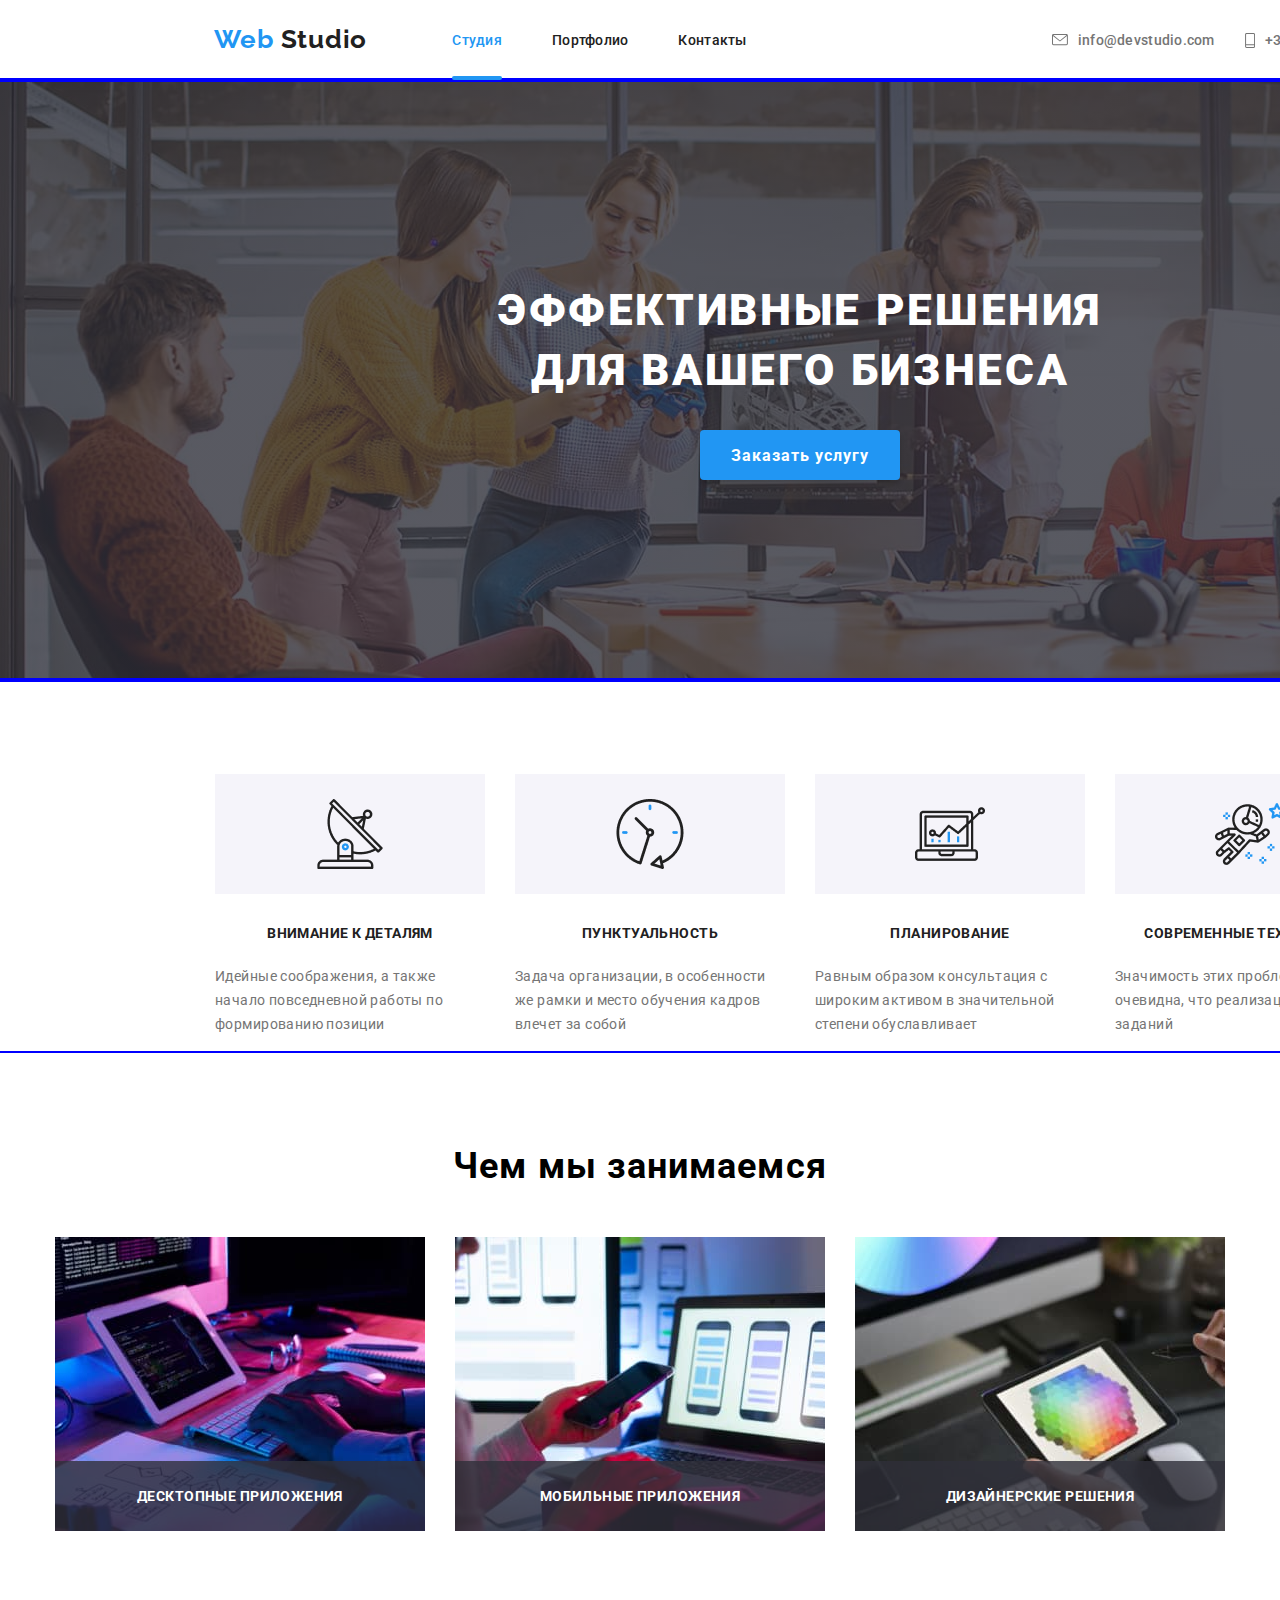
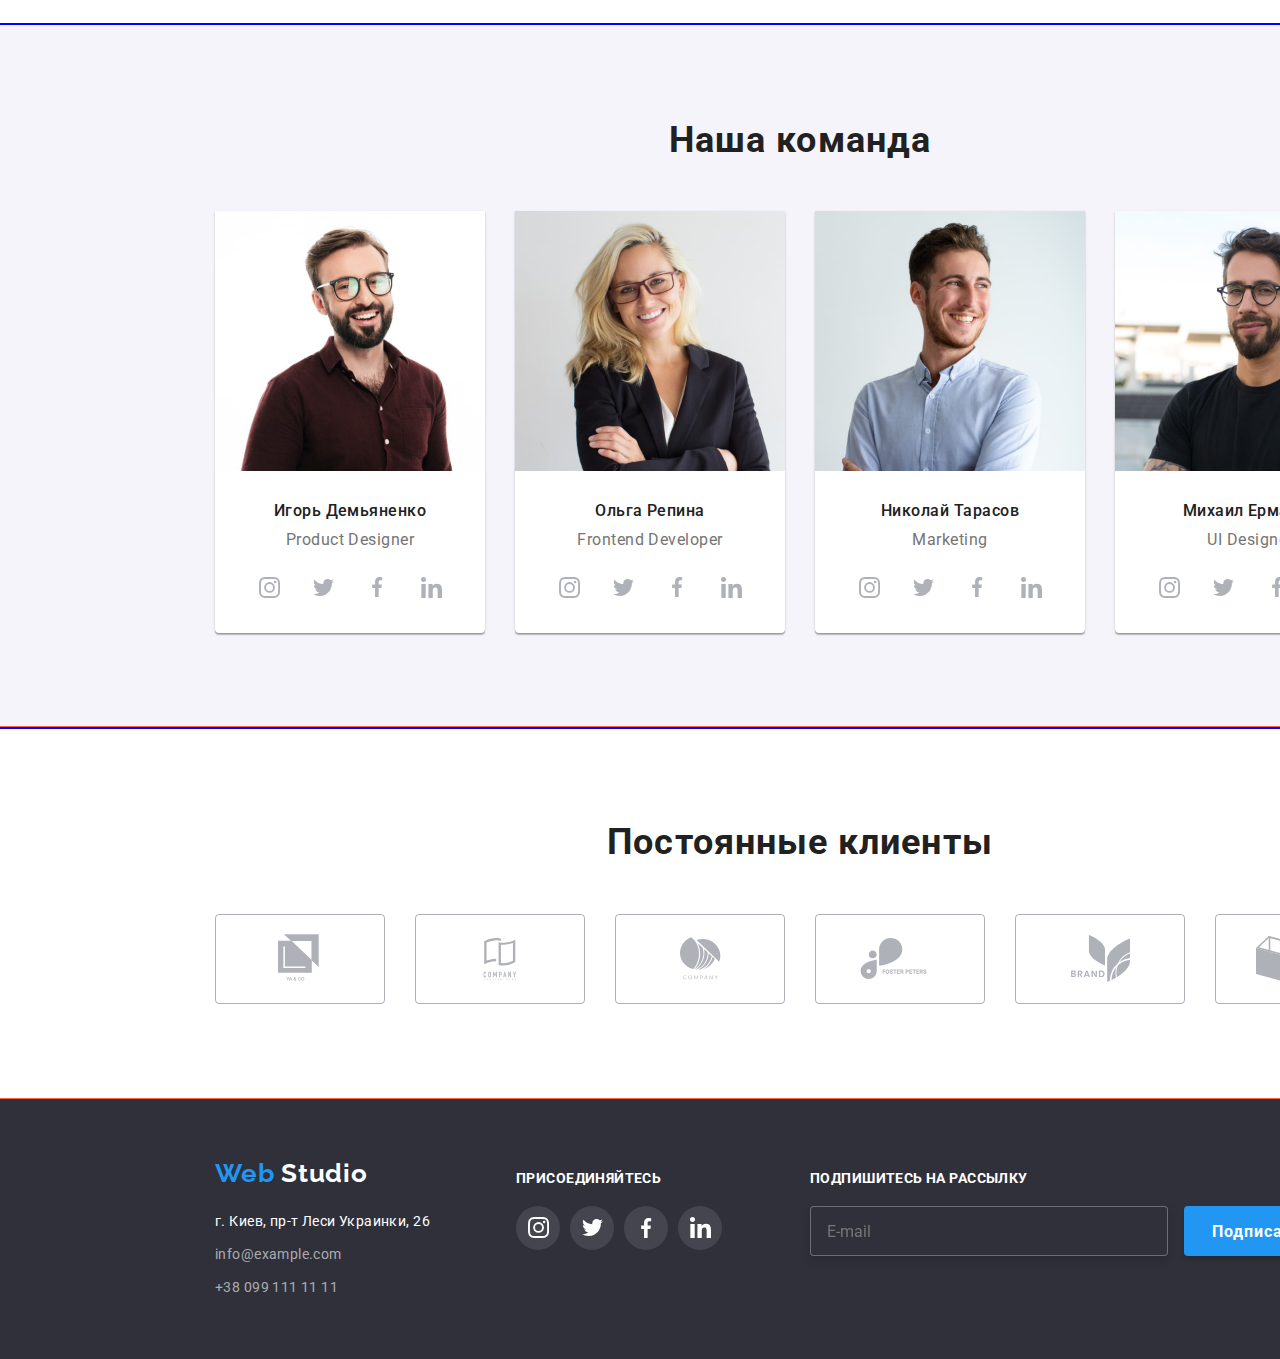
==== commit 1a2d57e7: "added mobile view for portfolio nav buttons block" ====
--- a/index.html
+++ b/index.html
@@ -48,7 +48,7 @@
                     </ul>
                 </div>
                 <!--Navbar mobile-->
-                <div class="mobnav-container">
+                <div class="mobnav-container link">
                     <a class="logo header link" href="./">
                         <span class="site-logo main">
                             <span class="logo-part1">Web </span><span class="logo-part2">Studio</span>
--- a/css/main.min.css
+++ b/css/main.min.css
@@ -1,2 +1,2 @@
-/*! modern-normalize v1.0.0 | MIT License | https://github.com/sindresorhus/modern-normalize */*,::after,::before{-webkit-box-sizing:border-box;box-sizing:border-box}:root{-moz-tab-size:4;-o-tab-size:4;tab-size:4}html{line-height:1.15;-webkit-text-size-adjust:100%}body{margin:0}body{font-family:system-ui,-apple-system,'Segoe UI',Roboto,Helvetica,Arial,sans-serif,'Apple Color Emoji','Segoe UI Emoji'}hr{height:0;color:inherit}abbr[title]{-webkit-text-decoration:underline dotted;text-decoration:underline dotted}b,strong{font-weight:bolder}code,kbd,pre,samp{font-family:ui-monospace,SFMono-Regular,Consolas,'Liberation Mono',Menlo,monospace;font-size:1em}small{font-size:80%}sub,sup{font-size:75%;line-height:0;position:relative;vertical-align:baseline}sub{bottom:-.25em}sup{top:-.5em}table{text-indent:0;border-color:inherit}button,input,optgroup,select,textarea{font-family:inherit;font-size:100%;line-height:1.15;margin:0}button,select{text-transform:none}[type=button],[type=reset],[type=submit],button{-webkit-appearance:button}::-moz-focus-inner{border-style:none;padding:0}:-moz-focusring{outline:1px dotted ButtonText}:-moz-ui-invalid{box-shadow:none}legend{padding:0}progress{vertical-align:baseline}::-webkit-inner-spin-button,::-webkit-outer-spin-button{height:auto}[type=search]{-webkit-appearance:textfield;outline-offset:-2px}::-webkit-search-decoration{-webkit-appearance:none}::-webkit-file-upload-button{-webkit-appearance:button;font:inherit}summary{display:list-item}.page{background-color:#fff;font-family:'Roboto', sans-serif}h1,h2,h3,h4,h5,h6{margin-top:0;margin-bottom:0}.list{list-style:none;padding:0;margin:0}.link{text-decoration:none;-webkit-transition:color 250ms cubic-bezier(0.4, 0, 0.2, 1);transition:color 250ms cubic-bezier(0.4, 0, 0.2, 1)}.container{background-color:#fff}.container .header-container{outline:2px solid blue;padding-left:15px;padding-right:15px;margin-left:auto;margin-right:auto}@media screen and (min-width: 480px){.container .header-container{width:480px}}@media screen and (min-width: 768px){.container .header-container{width:768px}}@media screen and (min-width: 1170px){.container .header-container{width:1600px}}.container.underline{border-bottom:1px solid #ECECEC}.header-container .nav-container{outline:1px solid tomato;display:-webkit-box;display:-ms-flexbox;display:flex;-webkit-box-align:center;-ms-flex-align:center;align-items:center;-webkit-box-pack:center;-ms-flex-pack:center;justify-content:center}@media screen and (max-width: 480px){.header-container .nav-container{display:none}}.header-container .nav-container .site-nav{display:-webkit-box;display:-ms-flexbox;display:flex;margin-left:85px}.header-container .mobnav-container{outline:1px solid tomato;display:-webkit-box;display:-ms-flexbox;display:flex;-webkit-box-align:center;-ms-flex-align:center;align-items:center;-webkit-box-pack:justify;-ms-flex-pack:justify;justify-content:space-between;height:60px}@media screen and (max-width: 480px){.header-container .mobnav-container{width:450px}}@media screen and (min-width: 481px){.header-container .mobnav-container{display:none}}@media screen and (min-width: 1170px){.header-container .mobnav-container{display:none}}.header-container .mobnav-container .mob-menu{outline:1px solid tomato;display:inline-block;border:0;background-color:#fff}.mob-menu:hover .menu-active,.mob-menu:focus .menu-active,.mob-menu:active .menu-active{fill:#2196F3}.site-nav .item+.item{margin-left:50px}.site-nav .link{position:relative;display:block;padding-top:32px;padding-bottom:32px;height:80px;color:#212121;font-weight:500;font-size:14px;line-height:1.15;letter-spacing:0.02em}.site-nav .link.current{color:#2196F3}.site-nav .link.current::after{position:absolute;bottom:0;left:0;width:100%;height:4px;content:"";background-color:#2196F3;border-radius:2px}.site-contacts{display:-webkit-inline-box;display:-ms-inline-flexbox;display:inline-flex;-webkit-box-align:center;-ms-flex-align:center;align-items:center;margin-left:305px}.site-contacts .item{display:-webkit-inline-box;display:-ms-inline-flexbox;display:inline-flex;-webkit-box-pack:center;-ms-flex-pack:center;justify-content:center;-webkit-box-align:center;-ms-flex-align:center;align-items:center}.site-contacts .item+.item{padding-left:30px}.site-contacts .link{color:#757575;font-weight:500;font-size:14px;line-height:1.5;letter-spacing:0.02em}.site-contacts .link+.link{padding-left:10px}.site-contacts .button-icon{fill:#757575;margin-right:10px;-webkit-transition:color 250ms cubic-bezier(0.4, 0, 0.2, 1);transition:color 250ms cubic-bezier(0.4, 0, 0.2, 1)}.site-contacts .item:hover .button-icon{fill:#2196F3}.site-contacts .item:hover .link,.site-contacts .item:focus .link{color:#2196F3}.site-nav .link:hover,.site-nav .link:focus,.site-contacts .link:hover,.site-contacts .link:focus{color:#2196F3}.mobnav-container{display:-webkit-box;display:-ms-flexbox;display:flex;-webkit-box-align:center;-ms-flex-align:center;align-items:center;-webkit-box-pack:start;-ms-flex-pack:start;justify-content:flex-start}.site-logo{font-family:'Raleway', sans-serif;font-weight:bold}@media screen and (max-width: 480px){.site-logo{font-size:24px;line-height:1.667;letter-spacing:0.03em}}@media screen and (min-width: 768px){.site-logo{font-size:26px;line-height:1.2;letter-spacing:0.03em}}.site-logo.main .logo-part1{color:#2196F3}.site-logo.main .logo-part2{color:#212121}.site-logo.secondary .logo-part1{color:#2196F3}.site-logo.secondary .logo-part2{color:#fff}.logo.footer.link{display:block;margin-bottom:20px}.button{display:inline-block;width:200px;height:50px;padding:10px 30px;border:1px solid transparent;-webkit-box-shadow:0px 4px 4px rgba(0,0,0,0.15);box-shadow:0px 4px 4px rgba(0,0,0,0.15);color:#fff;background-color:#2196F3;font-weight:700;font-size:16px;line-height:1.875;letter-spacing:0.06em;border-radius:4px}.footer{background-color:#2F303A}.footer .footer-container{max-width:1600px;padding-right:15px;padding-left:15px;margin-left:auto;margin-right:auto}.footer-container .section-footer{display:-webkit-box;display:-ms-flexbox;display:flex;max-width:1170px;margin-left:auto;margin-right:auto}.section-address{display:inline-block;width:231px;padding-top:60px;padding-bottom:60px}.section-address .link{display:block;font-size:14px;line-height:1.72;letter-spacing:0.03em;color:rgba(255,255,255,0.6)}.contacts .link{display:inline-block;font-style:normal}.contacts .mail{margin-bottom:9px}.address-text{margin-top:0;margin-bottom:9px;color:#fff;font-style:normal;font-size:14px;line-height:1.72;letter-spacing:0.03em}.section-join{display:inline-block;width:206px;padding-top:72px;padding-bottom:100px;margin-left:70px}.join-text{margin-top:0;margin-bottom:20px;padding:0;color:#fff;font-weight:bold;font-size:14px;line-height:1.14;letter-spacing:0.03em;text-transform:uppercase}.social-list{display:-webkit-box;display:-ms-flexbox;display:flex;-webkit-box-pack:center;-ms-flex-pack:center;justify-content:center}.social-link-footer{display:-webkit-box;display:-ms-flexbox;display:flex;-webkit-box-pack:center;-ms-flex-pack:center;justify-content:center;-webkit-box-align:center;-ms-flex-align:center;align-items:center;width:44px;height:44px;border:1px transparent;border-radius:22px;font-weight:500}.social-icon{fill:#fff}.social-link-footer{background-color:rgba(255,255,255,0.1)}.social-link-footer:hover{background-color:#2196F3}.section-subscribe{display:inline-block;max-width:575px;height:86px;padding-top:72px;padding-bottom:94px;margin-left:auto}.input-mail{width:358px;height:50px;padding:15px 16px;border:1px solid rgba(255,255,255,0.3);border-radius:4px;-webkit-filter:drop-shadow(0px 4px 4px rgba(0,0,0,0.15));filter:drop-shadow(0px 4px 4px rgba(0,0,0,0.15));color:#fff;background-color:#2F303A}.button.subscribe{display:-webkit-inline-box;display:-ms-inline-flexbox;display:inline-flex;margin-left:12px;padding:10px 27px}.button.subscribe::after{display:inline-block;content:"";width:24px;height:24px;margin-left:10px;background:url(../images/icon-send.svg);background-position:center;background-size:cover;background-repeat:no-repeat}.hero{background:rgba(47,48,58,0.8)}.hero-container{outline:2px solid blue;margin-left:auto;margin-right:auto}@media screen and (max-width: 480px){.hero-container{width:480px;height:400px}}@media screen and (min-width: 1170px){.hero-container{width:1600px;height:600px;background-image:-webkit-gradient(linear, left top, right top, from(rgba(47,48,58,0.8)), to(rgba(47,48,58,0.8))),url(../images/hero-opt.jpg);background-image:linear-gradient(to right, rgba(47,48,58,0.8), rgba(47,48,58,0.8)),url(../images/hero-opt.jpg)}}.hero-container .hero-section{outline:1px solid tomato;padding-right:15px;padding-left:15px;text-align:center}@media screen and (max-width: 480px){.hero-container .hero-section{padding-top:118px;padding-bottom:118px}}@media screen and (min-width: 1170px){.hero-container .hero-section{padding-top:200px;padding-bottom:200px}}.hero-container .hero-title{margin-left:auto;margin-right:auto;margin-bottom:30px;color:#fff;font-weight:900;letter-spacing:0.06em;text-transform:uppercase}@media screen and (max-width: 480px){.hero-container .hero-title{width:360px;font-size:26px;line-height:1.615}}@media screen and (min-width: 1170px){.hero-container .hero-title{width:696px;font-size:44px;line-height:1.364}}.hero-container .button{display:inline-block;width:200px;height:50px;padding:10px 30px;border:1px solid transparent;-webkit-box-shadow:0px 4px 4px rgba(0,0,0,0.15);box-shadow:0px 4px 4px rgba(0,0,0,0.15);color:#fff;background-color:#2196F3;font-weight:700;font-size:16px;line-height:1.875;letter-spacing:0.06em;border-radius:4px}.advantages-container{max-width:1600px;margin-left:auto;margin-right:auto}.advantages-container .advantages-section{padding-top:94px;padding-left:15px;padding-right:15px;margin-left:auto;margin-right:auto}.advantages-section .advantages-list{display:-webkit-box;display:-ms-flexbox;display:flex;-webkit-box-pack:center;-ms-flex-pack:center;justify-content:center}.advantages-list .advantages-item{width:270px;-webkit-box-align:center;-ms-flex-align:center;align-items:center}.advantages-list .advantages-item+.advantages-item{margin-left:30px}.advantages-item::before{display:block;height:120px;margin-bottom:30px;content:'';background-color:#F5F4FA;background-repeat:no-repeat;background-position:center}.advantages-item .advantages-subtitle{display:inline-block;width:270px;margin-bottom:10px;color:#212121;font-weight:bold;font-size:14px;line-height:1.142;letter-spacing:0.03em;text-transform:uppercase}.advantages-item .advantages-text{width:270px;color:#757575;font-size:14px;line-height:1.714;letter-spacing:0.03em}.advantages-item.icon-antenna::before{background-image:url(../images/advan-antenna1.png)}.advantages-item.icon-clock::before{background-image:url(../images/advan-clock1.png)}.advantages-item.icon-diagram::before{background-image:url(../images/advan-diagram1.png)}.advantages-item.icon-astro::before{background-image:url(../images/advan-astronaut1.png)}.projects-container{max-width:1600px;margin-left:auto;margin-right:auto}.projects-container .projects-section{padding-top:94px;padding-bottom:94px;padding-left:15px;padding-right:15px;margin-left:auto;margin-right:auto}.projects-section .section-title{margin-top:0;margin-bottom:50px;color:var(--text-color-main);font-weight:bold;font-size:36px;line-height:1.17;text-align:center;letter-spacing:0.03em}.projects-list{display:-webkit-box;display:-ms-flexbox;display:flex;-webkit-box-pack:center;-ms-flex-pack:center;justify-content:center}.projects-list .project-item{display:inline-block;width:370px;height:294px}.projects-list .project-item+.project-item{margin-left:30px}.project-item .project-thumb{position:relative}.project-thumb .project-image{display:block}.project-thumb .overlink{position:absolute;bottom:0}.overlink .project-link{display:inline-block;min-width:370px;height:70px;padding:27px 82px;color:#fff;background-color:rgba(47,48,58,0.8);font-weight:bold;font-size:14px;line-height:1.143;letter-spacing:0.03em;text-transform:uppercase;text-align:center}.team{background-color:#F5F4FA}.team .team-container{max-width:1600px;margin-left:auto;margin-right:auto}.team-container .team-section{padding-top:94px;padding-bottom:94px;padding-left:15px;padding-right:15px}.team-section .section-title{margin-top:0;margin-bottom:50px;color:#212121;font-weight:bold;font-size:36px;line-height:1.17;text-align:center;letter-spacing:0.03em}.team-section .team-list{display:-webkit-box;display:-ms-flexbox;display:flex;-webkit-box-pack:center;-ms-flex-pack:center;justify-content:center}.team-list .team-item{padding-bottom:24px;text-align:center;background-color:#fff;border-radius:0px 0px 4px 4px;-webkit-box-shadow:0px 1px 3px rgba(0,0,0,0.12),0px 1px 1px rgba(0,0,0,0.14),0px 2px 1px rgba(0,0,0,0.2);box-shadow:0px 1px 3px rgba(0,0,0,0.12),0px 1px 1px rgba(0,0,0,0.14),0px 2px 1px rgba(0,0,0,0.2)}.team-list .team-item+.team-item{margin-left:30px}.team-item .team-member-photo{display:block;margin-bottom:30px}.team-item .team-member-title{margin-bottom:10px;color:#212121;font-weight:500;font-size:16px;line-height:1.188;letter-spacing:0.03em}.team-item .team-department{margin-top:0;margin-bottom:16px;color:#757575;font-weight:normal;font-size:16px;line-height:1.188;letter-spacing:0.03em}.team-item .social-list{display:-webkit-box;display:-ms-flexbox;display:flex;-webkit-box-pack:center;-ms-flex-pack:center;justify-content:center}.social-list .social-link-person{display:-webkit-box;display:-ms-flexbox;display:flex;-webkit-box-pack:center;-ms-flex-pack:center;justify-content:center;-webkit-box-align:center;-ms-flex-align:center;align-items:center;width:44px;height:44px;border:1px transparent;border-radius:22px;font-weight:500;color:var(--link-color-inactive)}.social-list-item+.social-list-item{margin-left:10px}.social-link-person .social-icon-person{-webkit-box-sizing:content-box;box-sizing:content-box;padding:4px 4px;fill:#AFB1B8}.social-link-person:hover,.social-link-person:focus{background-color:#2196F3}.social-link-person:hover .social-icon-person,.social-link-person:focus .social-icon-person{fill:#fff}.clients-container{max-width:1600px;margin-left:auto;margin-right:auto}.clients-container .clients{padding-top:94px;padding-bottom:94px;padding-left:15px;padding-right:15px;margin-left:auto;margin-right:auto}.clients .section-title{margin-top:0;margin-bottom:50px;color:#212121;font-weight:bold;font-size:36px;line-height:1.17;text-align:center;letter-spacing:0.03em}.clients .company-list{display:-webkit-box;display:-ms-flexbox;display:flex;-webkit-box-pack:center;-ms-flex-pack:center;justify-content:center}.company-list .company-item{display:-webkit-box;display:-ms-flexbox;display:flex;-webkit-box-pack:center;-ms-flex-pack:center;justify-content:center;width:170px;height:90px;border:1px solid #AFB1B8;border-radius:4px}.company-list .company-item+.company-item{margin-left:30px}.company-item .link-logo{display:-webkit-box;display:-ms-flexbox;display:flex;-webkit-box-align:center;-ms-flex-align:center;align-items:center}.company-item:hover,.company-item:focus{border-color:#2196F3}.company-item:hover .company-logo,.company-item:focus .company-logo{fill:#2196F3}.link-logo .company-logo{-webkit-box-sizing:content-box;box-sizing:content-box;fill:#AFB1B8}.backdrop.is-hidden{opacity:0;pointer-events:none}.backdrop{position:fixed;top:0;left:0;width:100%;height:100%;background-color:rgba(0,0,0,0.2)}.backdrop .modal{position:absolute;top:50%;left:50%;-webkit-transform:translate(-50%, -50%);transform:translate(-50%, -50%);width:528px;height:581px;padding:40px;background-color:#fff;-webkit-box-shadow:0px 1px 3px rgba(0,0,0,0.12),0px 1px 1px rgba(0,0,0,0.14),0px 2px 1px rgba(0,0,0,0.2);box-shadow:0px 1px 3px rgba(0,0,0,0.12),0px 1px 1px rgba(0,0,0,0.14),0px 2px 1px rgba(0,0,0,0.2);border-radius:4px}.modal .btn-close{position:absolute;top:8px;right:8px;border:0;padding:0;background-color:#fff;-webkit-transition:fill 250ms cubic-bezier(0.4, 0, 0.2, 1);transition:fill 250ms cubic-bezier(0.4, 0, 0.2, 1)}.modal .form-title{width:448px;margin-bottom:12px;font-weight:bold;font-size:20px;line-height:1.15;text-align:center;letter-spacing:0.03em;color:#212121}.btn-close:hover .icon-close,.btn-close:focus .icon-close{fill:#2196F3}.input-field{position:relative;display:-webkit-box;display:-ms-flexbox;display:flex;-webkit-box-orient:vertical;-webkit-box-direction:normal;-ms-flex-direction:column;flex-direction:column;width:448px}.input-field .label{display:inline-block;margin-bottom:4px;color:#757575;font-weight:normal;font-size:12px;line-height:14px;letter-spacing:0.01em}.input-field .input{height:40px;padding-left:42px;scroll-padding-right:15px;margin-bottom:10px;border:1px solid rgba(33,33,33,0.2);-webkit-box-sizing:border-box;box-sizing:border-box;border-radius:4px;-webkit-transition-property:border;transition-property:border;-webkit-transition-duration:250ms;transition-duration:250ms;-webkit-transition-timing-function:cubic-bezier(0.4, 0, 0.2, 1);transition-timing-function:cubic-bezier(0.4, 0, 0.2, 1)}.input-field .input-icon{position:absolute;top:57%;left:15px;display:inline-block;-webkit-transform:translateY(-50%);transform:translateY(-50%);-webkit-transition:fill 250ms cubic-bezier(0.4, 0, 0.2, 1);transition:fill 250ms cubic-bezier(0.4, 0, 0.2, 1)}.input-field:hover .input,.input-field:focus .input{border:1px solid #2196F3}.input-field:hover .field-icon,.input-field:focus .field-icon{fill:#2196F3}.input-field .textarea{resize:none;width:448px;height:120px;padding:12px 16px;margin-bottom:25px}.textarea::-webkit-input-placeholder{font-weight:normal;font-size:12px;line-height:14px;letter-spacing:0.01em;color:rgba(117,117,117,0.5)}.textarea:-ms-input-placeholder{font-weight:normal;font-size:12px;line-height:14px;letter-spacing:0.01em;color:rgba(117,117,117,0.5)}.textarea::-ms-input-placeholder{font-weight:normal;font-size:12px;line-height:14px;letter-spacing:0.01em;color:rgba(117,117,117,0.5)}.textarea::placeholder{font-weight:normal;font-size:12px;line-height:14px;letter-spacing:0.01em;color:rgba(117,117,117,0.5)}.input-checkbox{display:-webkit-inline-box;display:-ms-inline-flexbox;display:inline-flex;-webkit-box-pack:center;-ms-flex-pack:center;justify-content:center;-webkit-box-align:center;-ms-flex-align:center;align-items:center;height:24px;margin-bottom:30px}.input-checkbox .label{position:relative;display:block;padding-left:24.4px;font-weight:normal;font-size:14px;line-height:2;letter-spacing:0.03em}.label .checkbox{-webkit-appearance:none;-moz-appearance:none;appearance:none}.label .check-icon{position:absolute;left:0;top:50%;-webkit-transform:translateY(-50%);transform:translateY(-50%);display:-webkit-box;display:-ms-flexbox;display:flex;-webkit-box-pack:center;-ms-flex-pack:center;justify-content:center;-webkit-box-align:center;-ms-flex-align:center;align-items:center;content:'';width:16px;height:15px;border:1.5px solid #212121;border-radius:2px}.label .agreement-link{color:#2196F3}.checkbox:checked+.check-icon{background-color:#2196F3;border-color:#2196F3}.check-icon .cheked-icon{display:block}.button.form{margin-left:auto;margin-right:auto}.portfolio-nav{max-width:1600px;padding-right:15px;padding-left:15px;margin-right:auto;margin-left:auto}.portfolio-nav .portfolio-nav-item+.portfolio-nav-item{margin-left:8px}.portfolio-sort{padding-top:94px;margin-right:auto;margin-left:auto}.portfolio-nav-list{display:-webkit-box;display:-ms-flexbox;display:flex;-webkit-box-pack:center;-ms-flex-pack:center;justify-content:center;padding-bottom:50px;text-align:center}.nav-button{display:inline-block;padding:5px 22px;border:1px solid transparent;border-radius:4px;color:#212121;background-color:#F5F4FA;font-weight:500;font-size:16px;line-height:1.625;text-align:center;letter-spacing:0.03em}.nav-button:hover,.nav-button:focus{background-color:#2196F3;color:#fff;-webkit-box-shadow:0px 3px 1px rgba(0,0,0,0.1),0px 1px 2px rgba(0,0,0,0.08),0px 2px 2px rgba(0,0,0,0.12);box-shadow:0px 3px 1px rgba(0,0,0,0.1),0px 1px 2px rgba(0,0,0,0.08),0px 2px 2px rgba(0,0,0,0.12)}.nav-button.current{color:#fff;background-color:#2196F3}.portfolio{display:-webkit-box;display:-ms-flexbox;display:flex;max-width:1600px;padding-right:15px;padding-left:15px;margin-right:auto;margin-left:auto}.portfolio .portfolio-container{padding-bottom:94px}.portfolio-list{display:-webkit-box;display:-ms-flexbox;display:flex;-ms-flex-wrap:wrap;flex-wrap:wrap;-webkit-box-pack:center;-ms-flex-pack:center;justify-content:center}.portfolio-item{display:-webkit-box;display:-ms-flexbox;display:flex;margin-bottom:30px;margin-bottom:30px;margin-right:30px;border:1px solid #eee}.portfolio-item .portfolio-item:nth-child(3n){margin-right:0}.portfolio-item .portfolio-item:nth-last-child(-n+3){margin-bottom:0}.portfolio-link .portfolio-title{min-width:322px;padding-right:24px;padding-left:24px;margin-top:20px;margin-bottom:4px;color:#212121;font-weight:bold;font-size:18px;line-height:2;letter-spacing:0.06em}.portfolio-link .portfolio-type{min-width:322px;padding-right:24px;padding-left:24px;margin-top:0;margin-bottom:20px;color:#757575;font-size:16px;line-height:1.875;letter-spacing:0.03em}.portfolio-link .portfolio-text{margin:0;color:#fff;font-size:18px;line-height:28px;letter-spacing:0.03em}.portfolio-link:hover,.portfolio-link:focus{-webkit-box-shadow:0px 1px 1px rgba(0,0,0,0.12),0px 4px 4px rgba(0,0,0,0.06),1px 4px 6px rgba(0,0,0,0.16);box-shadow:0px 1px 1px rgba(0,0,0,0.12),0px 4px 4px rgba(0,0,0,0.06),1px 4px 6px rgba(0,0,0,0.16)}.portfolio-link:hover .overlay{-webkit-transform:translateY(0);transform:translateY(0)}.image-thumb{position:relative;overflow:hidden}.image-thumb .portfolio-image{display:block}.image-thumb .overlay{position:absolute;top:0;left:0;width:100%;height:100%;padding:63px 24px;background-color:rgba(33,150,243,0.9);-webkit-transform:translateY(100%);transform:translateY(100%);-webkit-transition-duration:250ms;transition-duration:250ms;-webkit-transition-timing-function:cubic-bezier(0.4, 0, 0.2, 1);transition-timing-function:cubic-bezier(0.4, 0, 0.2, 1)}
+/*! modern-normalize v1.0.0 | MIT License | https://github.com/sindresorhus/modern-normalize */*,::after,::before{-webkit-box-sizing:border-box;box-sizing:border-box}:root{-moz-tab-size:4;-o-tab-size:4;tab-size:4}html{line-height:1.15;-webkit-text-size-adjust:100%}body{margin:0}body{font-family:system-ui,-apple-system,'Segoe UI',Roboto,Helvetica,Arial,sans-serif,'Apple Color Emoji','Segoe UI Emoji'}hr{height:0;color:inherit}abbr[title]{-webkit-text-decoration:underline dotted;text-decoration:underline dotted}b,strong{font-weight:bolder}code,kbd,pre,samp{font-family:ui-monospace,SFMono-Regular,Consolas,'Liberation Mono',Menlo,monospace;font-size:1em}small{font-size:80%}sub,sup{font-size:75%;line-height:0;position:relative;vertical-align:baseline}sub{bottom:-.25em}sup{top:-.5em}table{text-indent:0;border-color:inherit}button,input,optgroup,select,textarea{font-family:inherit;font-size:100%;line-height:1.15;margin:0}button,select{text-transform:none}[type=button],[type=reset],[type=submit],button{-webkit-appearance:button}::-moz-focus-inner{border-style:none;padding:0}:-moz-focusring{outline:1px dotted ButtonText}:-moz-ui-invalid{box-shadow:none}legend{padding:0}progress{vertical-align:baseline}::-webkit-inner-spin-button,::-webkit-outer-spin-button{height:auto}[type=search]{-webkit-appearance:textfield;outline-offset:-2px}::-webkit-search-decoration{-webkit-appearance:none}::-webkit-file-upload-button{-webkit-appearance:button;font:inherit}summary{display:list-item}.page{background-color:#fff;font-family:'Roboto', sans-serif}h1,h2,h3,h4,h5,h6{margin-top:0;margin-bottom:0}.list{list-style:none;padding:0;margin:0}.link{text-decoration:none;-webkit-transition:color 250ms cubic-bezier(0.4, 0, 0.2, 1);transition:color 250ms cubic-bezier(0.4, 0, 0.2, 1)}.container{background-color:#fff}.container .header-container{outline:2px solid blue;margin-left:auto;margin-right:auto}@media screen and (max-width: 480px){.container .header-container{width:480px}}@media screen and (min-width: 481px){.container .header-container{width:768px}}@media screen and (min-width: 1170px){.container .header-container{width:1600px}}.container.underline{border-bottom:1px solid #ECECEC}.header-container .nav-container{outline:1px solid tomato;display:-webkit-box;display:-ms-flexbox;display:flex;-webkit-box-align:center;-ms-flex-align:center;align-items:center;-webkit-box-pack:center;-ms-flex-pack:center;justify-content:center;padding-left:15px;padding-right:15px}@media screen and (max-width: 480px){.header-container .nav-container{display:none}}.header-container .nav-container .site-nav{display:-webkit-box;display:-ms-flexbox;display:flex;margin-left:85px}.header-container .mobnav-container{outline:1px solid tomato;display:-webkit-box;display:-ms-flexbox;display:flex;-webkit-box-align:center;-ms-flex-align:center;align-items:center;-webkit-box-pack:justify;-ms-flex-pack:justify;justify-content:space-between;height:60px;padding-left:15px;padding-right:15px}@media screen and (max-width: 480px){.header-container .mobnav-container{width:480px}}@media screen and (min-width: 481px){.header-container .mobnav-container{display:none}}@media screen and (min-width: 1170px){.header-container .mobnav-container{display:none}}.header-container .mobnav-container .mob-menu{outline:1px solid tomato;display:inline-block;border:0;background-color:#fff}.mob-menu:hover .menu-active,.mob-menu:focus .menu-active,.mob-menu:active .menu-active{fill:#2196F3}.site-nav .item+.item{margin-left:50px}.site-nav .link{position:relative;display:block;padding-top:32px;padding-bottom:32px;height:80px;color:#212121;font-weight:500;font-size:14px;line-height:1.15;letter-spacing:0.02em}.site-nav .link.current{color:#2196F3}.site-nav .link.current::after{position:absolute;bottom:0;left:0;width:100%;height:4px;content:"";background-color:#2196F3;border-radius:2px}.site-contacts{display:-webkit-inline-box;display:-ms-inline-flexbox;display:inline-flex;-webkit-box-align:center;-ms-flex-align:center;align-items:center;margin-left:305px}.site-contacts .item{display:-webkit-inline-box;display:-ms-inline-flexbox;display:inline-flex;-webkit-box-pack:center;-ms-flex-pack:center;justify-content:center;-webkit-box-align:center;-ms-flex-align:center;align-items:center}.site-contacts .item+.item{padding-left:30px}.site-contacts .link{color:#757575;font-weight:500;font-size:14px;line-height:1.5;letter-spacing:0.02em}.site-contacts .link+.link{padding-left:10px}.site-contacts .button-icon{fill:#757575;margin-right:10px;-webkit-transition:color 250ms cubic-bezier(0.4, 0, 0.2, 1);transition:color 250ms cubic-bezier(0.4, 0, 0.2, 1)}.site-contacts .item:hover .button-icon{fill:#2196F3}.site-contacts .item:hover .link,.site-contacts .item:focus .link{color:#2196F3}.site-nav .link:hover,.site-nav .link:focus,.site-contacts .link:hover,.site-contacts .link:focus{color:#2196F3}.mobnav-container{display:-webkit-box;display:-ms-flexbox;display:flex;-webkit-box-align:center;-ms-flex-align:center;align-items:center;-webkit-box-pack:start;-ms-flex-pack:start;justify-content:flex-start}.site-logo{font-family:'Raleway', sans-serif;font-weight:bold}@media screen and (max-width: 480px){.site-logo{font-size:24px;line-height:1.667;letter-spacing:0.03em}}@media screen and (min-width: 768px){.site-logo{font-size:26px;line-height:1.2;letter-spacing:0.03em}}.site-logo.main .logo-part1{color:#2196F3}.site-logo.main .logo-part2{color:#212121}.site-logo.secondary .logo-part1{color:#2196F3}.site-logo.secondary .logo-part2{color:#fff}.logo.footer.link{display:block;margin-bottom:20px}.button{display:inline-block;width:200px;height:50px;padding:10px 30px;border:1px solid transparent;-webkit-box-shadow:0px 4px 4px rgba(0,0,0,0.15);box-shadow:0px 4px 4px rgba(0,0,0,0.15);color:#fff;background-color:#2196F3;font-weight:700;font-size:16px;line-height:1.875;letter-spacing:0.06em;border-radius:4px}.footer{background-color:#2F303A}.footer .footer-container{margin-left:auto;margin-right:auto}@media screen and (max-width: 480px){.footer .footer-container{width:480px}}@media screen and (min-width: 1170px){.footer .footer-container{width:1600px}}.footer-container .section-footer{padding-right:15px;padding-left:15px;margin-left:auto;margin-right:auto}@media screen and (max-width: 480px){.footer-container .section-footer{width:480px;padding-bottom:60px;text-align:center}}@media screen and (min-width: 1170px){.footer-container .section-footer{display:-webkit-box;display:-ms-flexbox;display:flex;width:1200px}}.section-address{display:inline-block;width:231px;padding-top:60px;padding-bottom:60px}.section-address .address-text{font-style:normal;font-size:14px;line-height:1.72;letter-spacing:0.03em;color:#fff}@media screen and (max-width: 480px){.section-address .address-text{margin-bottom:8px}}@media screen and (min-width: 1170px){.section-address .address-text{margin-bottom:9px}}.contacts .link{display:inline-block;font-style:normal;font-size:14px;line-height:1.72;letter-spacing:0.03em;color:rgba(255,255,255,0.6)}@media screen and (max-width: 480px){.contacts .mail{margin-bottom:8px}}@media screen and (min-width: 1170px){.contacts .mail{margin-bottom:9px}}.section-join{width:206px}@media screen and (max-width: 480px){.section-join{margin-left:auto;margin-right:auto;margin-bottom:60px}}@media screen and (min-width: 1170px){.section-join{display:inline-block;padding-top:72px;padding-bottom:100px;margin-left:70px}}.join-text{margin-top:0;margin-bottom:20px;color:#fff;font-weight:bold;font-size:14px;line-height:1.142;letter-spacing:0.03em;text-transform:uppercase}.social-list{display:-webkit-box;display:-ms-flexbox;display:flex;-webkit-box-pack:center;-ms-flex-pack:center;justify-content:center}.social-link-footer{display:-webkit-box;display:-ms-flexbox;display:flex;-webkit-box-pack:center;-ms-flex-pack:center;justify-content:center;-webkit-box-align:center;-ms-flex-align:center;align-items:center;width:44px;height:44px;border:1px transparent;border-radius:22px;font-weight:500}.social-icon{fill:#fff}.social-link-footer{background-color:rgba(255,255,255,0.1)}.social-link-footer:hover{background-color:#2196F3}@media screen and (max-width: 480px){.section-subscribe{width:450px}}@media screen and (min-width: 1170px){.section-subscribe{display:inline-block;padding-top:72px;padding-bottom:94px;margin-left:auto;width:575px;height:86px}}.input-mail{height:50px;padding:15px 16px;border:1px solid rgba(255,255,255,0.3);border-radius:4px;-webkit-filter:drop-shadow(0px 4px 4px rgba(0,0,0,0.15));filter:drop-shadow(0px 4px 4px rgba(0,0,0,0.15));color:#fff;background-color:#2F303A}@media screen and (max-width: 480px){.input-mail{margin-bottom:20px;width:450px}}@media screen and (min-width: 1170px){.input-mail{width:358px}}.button.subscribe{display:-webkit-inline-box;display:-ms-inline-flexbox;display:inline-flex;margin-left:12px;padding:10px 27px}.button.subscribe::after{display:inline-block;content:"";width:24px;height:24px;margin-left:10px;background:url(../images/icon-send.svg);background-position:center;background-size:cover;background-repeat:no-repeat}.hero{background:rgba(47,48,58,0.8)}.hero-container{outline:2px solid blue;margin-left:auto;margin-right:auto}@media screen and (max-width: 480px){.hero-container{width:480px;height:400px}}@media screen and (min-width: 1170px){.hero-container{width:1600px;height:600px;background-image:-webkit-gradient(linear, left top, right top, from(rgba(47,48,58,0.8)), to(rgba(47,48,58,0.8))),url(../images/hero-opt.jpg);background-image:linear-gradient(to right, rgba(47,48,58,0.8), rgba(47,48,58,0.8)),url(../images/hero-opt.jpg)}}.hero-container .hero-section{outline:1px solid tomato;padding-right:15px;padding-left:15px;text-align:center}@media screen and (max-width: 480px){.hero-container .hero-section{padding-top:118px;padding-bottom:118px}}@media screen and (min-width: 1170px){.hero-container .hero-section{padding-top:200px;padding-bottom:200px}}.hero-container .hero-title{margin-left:auto;margin-right:auto;margin-bottom:30px;color:#fff;font-weight:900;letter-spacing:0.06em;text-transform:uppercase}@media screen and (max-width: 480px){.hero-container .hero-title{width:360px;font-size:26px;line-height:1.615}}@media screen and (min-width: 1170px){.hero-container .hero-title{width:696px;font-size:44px;line-height:1.364}}.hero-container .button{display:inline-block;width:200px;height:50px;padding:10px 30px;border:1px solid transparent;-webkit-box-shadow:0px 4px 4px rgba(0,0,0,0.15);box-shadow:0px 4px 4px rgba(0,0,0,0.15);color:#fff;background-color:#2196F3;font-weight:700;font-size:16px;line-height:1.875;letter-spacing:0.06em;border-radius:4px}.advantages-container{outline:2px solid blue;margin-left:auto;margin-right:auto}@media screen and (max-width: 480px){.advantages-container{width:480px}}@media screen and (min-width: 1170px){.advantages-container{width:1600px}}.advantages-section{outline:2px solid tomato;padding-left:15px;padding-right:15px;margin-left:auto;margin-right:auto}@media screen and (max-width: 480px){.advantages-section{padding-top:60px;padding-bottom:60px}}@media screen and (min-width: 1170px){.advantages-section{padding-top:94px}}@media screen and (min-width: 1170px){.advantages-list{display:-webkit-box;display:-ms-flexbox;display:flex;-webkit-box-pack:center;-ms-flex-pack:center;justify-content:center}.advantages-list .advantages-item+.advantages-item{margin-left:30px}}@media screen and (max-width: 480px){.advantages-item{width:450px}}@media screen and (min-width: 1170px){.advantages-item{width:270px}}.advantages-item::before{display:block;height:120px;margin-bottom:30px;content:'';background-color:#F5F4FA;background-repeat:no-repeat;background-position:center}.advantages-item .advantages-subtitle{display:inline-block;margin-bottom:10px;text-align:center;font-weight:bold;font-size:14px;line-height:1.142;letter-spacing:0.03em;text-transform:uppercase;color:#212121}@media screen and (max-width: 480px){.advantages-item .advantages-subtitle{width:450px}}@media screen and (min-width: 1170px){.advantages-item .advantages-subtitle{width:270px}}.advantages-item .advantages-text{color:#757575;font-size:14px;line-height:1.714;letter-spacing:0.03em}@media screen and (max-width: 480px){.advantages-item .advantages-text{width:450px}}@media screen and (min-width: 1170px){.advantages-item .advantages-text{width:270px}}@media screen and (max-width: 480px){.advantages-item:not(:last-child){margin-bottom:30px}}.advantages-item.icon-antenna::before{background-image:url(../images/advan-antenna1.png)}.advantages-item.icon-clock::before{background-image:url(../images/advan-clock1.png)}.advantages-item.icon-diagram::before{background-image:url(../images/advan-diagram1.png)}.advantages-item.icon-astro::before{background-image:url(../images/advan-astronaut1.png)}.projects-container{max-width:1600px;margin-left:auto;margin-right:auto}@media screen and (max-width: 480px){.projects-container{display:none}}.projects-container .projects-section{padding-top:94px;padding-bottom:94px;padding-left:15px;padding-right:15px;margin-left:auto;margin-right:auto}.projects-section .section-title{margin-top:0;margin-bottom:50px;color:var(--text-color-main);font-weight:bold;font-size:36px;line-height:1.17;text-align:center;letter-spacing:0.03em}.projects-list{display:-webkit-box;display:-ms-flexbox;display:flex;-webkit-box-pack:center;-ms-flex-pack:center;justify-content:center}.projects-list .project-item{display:inline-block;width:370px;height:294px}.projects-list .project-item+.project-item{margin-left:30px}.project-item .project-thumb{position:relative}.project-thumb .project-image{display:block}.project-thumb .overlink{position:absolute;bottom:0}.overlink .project-link{display:inline-block;min-width:370px;height:70px;padding:27px 82px;color:#fff;background-color:rgba(47,48,58,0.8);font-weight:bold;font-size:14px;line-height:1.143;letter-spacing:0.03em;text-transform:uppercase;text-align:center}.team{outline:2px solid blue;background-color:#F5F4FA}.team .team-container{outline:1px solid tomato;margin-left:auto;margin-right:auto}@media screen and (max-width: 480px){.team .team-container{width:480px}}@media screen and (min-width: 1170px){.team .team-container{width:1600px}}.team-section{padding-left:15px;padding-right:15px}@media screen and (max-width: 480px){.team-section{padding-top:60px;padding-bottom:60px}}@media screen and (min-width: 1170px){.team-section{padding-top:94px;padding-bottom:94px}}.team-section .section-title{text-align:center;color:#212121;font-weight:bold;letter-spacing:0.03em}@media screen and (max-width: 480px){.team-section .section-title{margin-bottom:30px;font-size:28px;line-height:1.178}}@media screen and (min-width: 1170px){.team-section .section-title{margin-bottom:50px;font-size:36px;line-height:1.17}}@media screen and (min-width: 1170px){.team-section .team-list{display:-webkit-box;display:-ms-flexbox;display:flex;-webkit-box-pack:center;-ms-flex-pack:center;justify-content:center}}.team-list .team-item{padding-bottom:24px;text-align:center;background-color:#fff;border-radius:0px 0px 4px 4px;-webkit-box-shadow:0px 1px 3px rgba(0,0,0,0.12),0px 1px 1px rgba(0,0,0,0.14),0px 2px 1px rgba(0,0,0,0.2);box-shadow:0px 1px 3px rgba(0,0,0,0.12),0px 1px 1px rgba(0,0,0,0.14),0px 2px 1px rgba(0,0,0,0.2)}@media screen and (min-width: 1170px){.team-list .team-item+.team-item{margin-left:30px}}.team-item .team-member-photo{display:block;margin-bottom:30px;border-radius:0px}@media screen and (max-width: 480px){.team-item .team-member-photo{width:450px;height:460px}}.team-item .team-member-title{margin-bottom:10px;color:#212121;font-weight:500;font-size:16px;line-height:1.188;letter-spacing:0.03em}.team-item .team-department{margin-top:0;margin-bottom:16px;color:#757575;font-weight:normal;font-size:16px;line-height:1.188;letter-spacing:0.03em}.team-item .social-list{display:-webkit-box;display:-ms-flexbox;display:flex;-webkit-box-pack:center;-ms-flex-pack:center;justify-content:center}.social-list .social-link-person{display:-webkit-box;display:-ms-flexbox;display:flex;-webkit-box-pack:center;-ms-flex-pack:center;justify-content:center;-webkit-box-align:center;-ms-flex-align:center;align-items:center;width:44px;height:44px;border:1px transparent;border-radius:22px;font-weight:500;color:var(--link-color-inactive)}.social-list-item+.social-list-item{margin-left:10px}.social-link-person .social-icon-person{-webkit-box-sizing:content-box;box-sizing:content-box;padding:4px 4px;fill:#AFB1B8}.social-link-person:hover,.social-link-person:focus{background-color:#2196F3}.social-link-person:hover .social-icon-person,.social-link-person:focus .social-icon-person{fill:#fff}.clients-container{outline:1px solid tomato;margin-left:auto;margin-right:auto}@media screen and (max-width: 480px){.clients-container{width:480px}}@media screen and (min-width: 1170px){.clients-container{width:1600px}}.clients-container .clients{padding-left:15px;padding-right:15px;margin-left:auto;margin-right:auto}@media screen and (max-width: 480px){.clients-container .clients{padding-top:60px;padding-bottom:60px}}@media screen and (min-width: 1170px){.clients-container .clients{padding-top:94px;padding-bottom:94px}}.clients .section-title{color:#212121;font-weight:bold;text-align:center;letter-spacing:0.03em}@media screen and (max-width: 480px){.clients .section-title{margin-bottom:30px;font-size:28px;line-height:1.17}}@media screen and (min-width: 1170px){.clients .section-title{margin-bottom:50px;font-size:36px;line-height:1.178}}@media screen and (max-width: 480px){.clients .company-list{display:-webkit-box;display:-ms-flexbox;display:flex;-ms-flex-wrap:wrap;flex-wrap:wrap}}@media screen and (min-width: 1170px){.clients .company-list{display:-webkit-box;display:-ms-flexbox;display:flex;-webkit-box-pack:center;-ms-flex-pack:center;justify-content:center}}@media screen and (max-width: 480px){.company-list .company-item:nth-child(-n+4){margin-bottom:30px}.company-list .company-item:nth-child(2n){margin-left:30px}}@media screen and (min-width: 1170px){.company-list .company-item+.company-item{margin-left:30px}}.company-item{display:-webkit-box;display:-ms-flexbox;display:flex;-webkit-box-pack:center;-ms-flex-pack:center;justify-content:center;height:90px;border:1px solid #AFB1B8;border-radius:4px}@media screen and (max-width: 480px){.company-item{width:210px}}@media screen and (min-width: 1170px){.company-item{width:170px}}.company-item:hover,.company-item:focus{border-color:#2196F3}.company-item:hover .company-logo,.company-item:focus .company-logo{fill:#2196F3}.company-item .link-logo{display:-webkit-box;display:-ms-flexbox;display:flex;-webkit-box-align:center;-ms-flex-align:center;align-items:center}.link-logo .company-logo{-webkit-box-sizing:content-box;box-sizing:content-box;fill:#AFB1B8}.backdrop.is-hidden{opacity:0;pointer-events:none}.backdrop{position:fixed;top:0;left:0;width:100%;height:100%;background-color:rgba(0,0,0,0.2)}.backdrop .modal{position:absolute;top:50%;left:50%;-webkit-transform:translate(-50%, -50%);transform:translate(-50%, -50%);width:528px;height:581px;padding:40px;background-color:#fff;-webkit-box-shadow:0px 1px 3px rgba(0,0,0,0.12),0px 1px 1px rgba(0,0,0,0.14),0px 2px 1px rgba(0,0,0,0.2);box-shadow:0px 1px 3px rgba(0,0,0,0.12),0px 1px 1px rgba(0,0,0,0.14),0px 2px 1px rgba(0,0,0,0.2);border-radius:4px}.modal .btn-close{position:absolute;top:8px;right:8px;border:0;padding:0;background-color:#fff;-webkit-transition:fill 250ms cubic-bezier(0.4, 0, 0.2, 1);transition:fill 250ms cubic-bezier(0.4, 0, 0.2, 1)}.modal .form-title{width:448px;margin-bottom:12px;font-weight:bold;font-size:20px;line-height:1.15;text-align:center;letter-spacing:0.03em;color:#212121}.btn-close:hover .icon-close,.btn-close:focus .icon-close{fill:#2196F3}.input-field{position:relative;display:-webkit-box;display:-ms-flexbox;display:flex;-webkit-box-orient:vertical;-webkit-box-direction:normal;-ms-flex-direction:column;flex-direction:column;width:448px}.input-field .label{display:inline-block;margin-bottom:4px;color:#757575;font-weight:normal;font-size:12px;line-height:14px;letter-spacing:0.01em}.input-field .input{height:40px;padding-left:42px;scroll-padding-right:15px;margin-bottom:10px;border:1px solid rgba(33,33,33,0.2);-webkit-box-sizing:border-box;box-sizing:border-box;border-radius:4px;-webkit-transition-property:border;transition-property:border;-webkit-transition-duration:250ms;transition-duration:250ms;-webkit-transition-timing-function:cubic-bezier(0.4, 0, 0.2, 1);transition-timing-function:cubic-bezier(0.4, 0, 0.2, 1)}.input-field .input-icon{position:absolute;top:57%;left:15px;display:inline-block;-webkit-transform:translateY(-50%);transform:translateY(-50%);-webkit-transition:fill 250ms cubic-bezier(0.4, 0, 0.2, 1);transition:fill 250ms cubic-bezier(0.4, 0, 0.2, 1)}.input-field:hover .input,.input-field:focus .input{border:1px solid #2196F3}.input-field:hover .field-icon,.input-field:focus .field-icon{fill:#2196F3}.input-field .textarea{resize:none;width:448px;height:120px;padding:12px 16px;margin-bottom:25px}.textarea::-webkit-input-placeholder{font-weight:normal;font-size:12px;line-height:14px;letter-spacing:0.01em;color:rgba(117,117,117,0.5)}.textarea:-ms-input-placeholder{font-weight:normal;font-size:12px;line-height:14px;letter-spacing:0.01em;color:rgba(117,117,117,0.5)}.textarea::-ms-input-placeholder{font-weight:normal;font-size:12px;line-height:14px;letter-spacing:0.01em;color:rgba(117,117,117,0.5)}.textarea::placeholder{font-weight:normal;font-size:12px;line-height:14px;letter-spacing:0.01em;color:rgba(117,117,117,0.5)}.input-checkbox{display:-webkit-inline-box;display:-ms-inline-flexbox;display:inline-flex;-webkit-box-pack:center;-ms-flex-pack:center;justify-content:center;-webkit-box-align:center;-ms-flex-align:center;align-items:center;height:24px;margin-bottom:30px}.input-checkbox .label{position:relative;display:block;padding-left:24.4px;font-weight:normal;font-size:14px;line-height:2;letter-spacing:0.03em}.label .checkbox{-webkit-appearance:none;-moz-appearance:none;appearance:none}.label .check-icon{position:absolute;left:0;top:50%;-webkit-transform:translateY(-50%);transform:translateY(-50%);display:-webkit-box;display:-ms-flexbox;display:flex;-webkit-box-pack:center;-ms-flex-pack:center;justify-content:center;-webkit-box-align:center;-ms-flex-align:center;align-items:center;content:'';width:16px;height:15px;border:1.5px solid #212121;border-radius:2px}.label .agreement-link{color:#2196F3}.checkbox:checked+.check-icon{background-color:#2196F3;border-color:#2196F3}.check-icon .cheked-icon{display:block}.button.form{margin-left:auto;margin-right:auto}.portfolio-nav{outline:1px solid tomato;margin-right:auto;margin-left:auto;padding-right:15px;padding-left:15px}@media screen and (max-width: 480px){.portfolio-nav{width:480px}}@media screen and (min-width: 1170px){.portfolio-nav{width:1600px}}.portfolio-sort{margin-right:auto;margin-left:auto}@media screen and (max-width: 480px){.portfolio-sort{padding-top:60px}}@media screen and (min-width: 1170px){.portfolio-sort{padding-top:94px}}.portfolio-nav-list{text-align:center}@media screen and (max-width: 480px){.portfolio-nav-list{display:-webkit-inline-box;display:-ms-inline-flexbox;display:inline-flex;-ms-flex-wrap:wrap;flex-wrap:wrap;padding-bottom:40px}}@media screen and (min-width: 1170px){.portfolio-nav-list{display:-webkit-box;display:-ms-flexbox;display:flex;-webkit-box-pack:center;-ms-flex-pack:center;justify-content:center;padding-bottom:50px}}.portfolio-nav-list .portfolio-nav-item+.portfolio-nav-item{margin-left:8px}@media screen and (max-width: 480px){.portfolio-nav-list .portfolio-nav-item:nth-child(-n+3){margin-bottom:15px}.portfolio-nav-list .portfolio-nav-item:nth-child(4){margin-left:0}}.nav-button{display:inline-block;padding:5px 22px;border:1px solid transparent;border-radius:4px;color:#212121;background-color:#F5F4FA;font-weight:500;font-size:16px;line-height:1.625;text-align:center;letter-spacing:0.03em}.nav-button:hover,.nav-button:focus{background-color:#2196F3;color:#fff;-webkit-box-shadow:0px 3px 1px rgba(0,0,0,0.1),0px 1px 2px rgba(0,0,0,0.08),0px 2px 2px rgba(0,0,0,0.12);box-shadow:0px 3px 1px rgba(0,0,0,0.1),0px 1px 2px rgba(0,0,0,0.08),0px 2px 2px rgba(0,0,0,0.12)}.nav-button.current{color:#fff;background-color:#2196F3}.portfolio{display:-webkit-box;display:-ms-flexbox;display:flex;max-width:1600px;padding-right:15px;padding-left:15px;margin-right:auto;margin-left:auto}.portfolio .portfolio-container{padding-bottom:94px}.portfolio-list{display:-webkit-box;display:-ms-flexbox;display:flex;-ms-flex-wrap:wrap;flex-wrap:wrap;-webkit-box-pack:center;-ms-flex-pack:center;justify-content:center}.portfolio-item{display:-webkit-box;display:-ms-flexbox;display:flex;margin-bottom:30px;margin-bottom:30px;margin-right:30px;border:1px solid #eee}.portfolio-item .portfolio-item:nth-child(3n){margin-right:0}.portfolio-item .portfolio-item:nth-last-child(-n+3){margin-bottom:0}.portfolio-link .portfolio-title{min-width:322px;padding-right:24px;padding-left:24px;margin-top:20px;margin-bottom:4px;color:#212121;font-weight:bold;font-size:18px;line-height:2;letter-spacing:0.06em}.portfolio-link .portfolio-type{min-width:322px;padding-right:24px;padding-left:24px;margin-top:0;margin-bottom:20px;color:#757575;font-size:16px;line-height:1.875;letter-spacing:0.03em}.portfolio-link .portfolio-text{margin:0;color:#fff;font-size:18px;line-height:28px;letter-spacing:0.03em}.portfolio-link:hover,.portfolio-link:focus{-webkit-box-shadow:0px 1px 1px rgba(0,0,0,0.12),0px 4px 4px rgba(0,0,0,0.06),1px 4px 6px rgba(0,0,0,0.16);box-shadow:0px 1px 1px rgba(0,0,0,0.12),0px 4px 4px rgba(0,0,0,0.06),1px 4px 6px rgba(0,0,0,0.16)}.portfolio-link:hover .overlay{-webkit-transform:translateY(0);transform:translateY(0)}.image-thumb{position:relative;overflow:hidden}.image-thumb .portfolio-image{display:block}.image-thumb .overlay{position:absolute;top:0;left:0;width:100%;height:100%;padding:63px 24px;background-color:rgba(33,150,243,0.9);-webkit-transform:translateY(100%);transform:translateY(100%);-webkit-transition-duration:250ms;transition-duration:250ms;-webkit-transition-timing-function:cubic-bezier(0.4, 0, 0.2, 1);transition-timing-function:cubic-bezier(0.4, 0, 0.2, 1)}
 /*# sourceMappingURL=main.min.css.map */